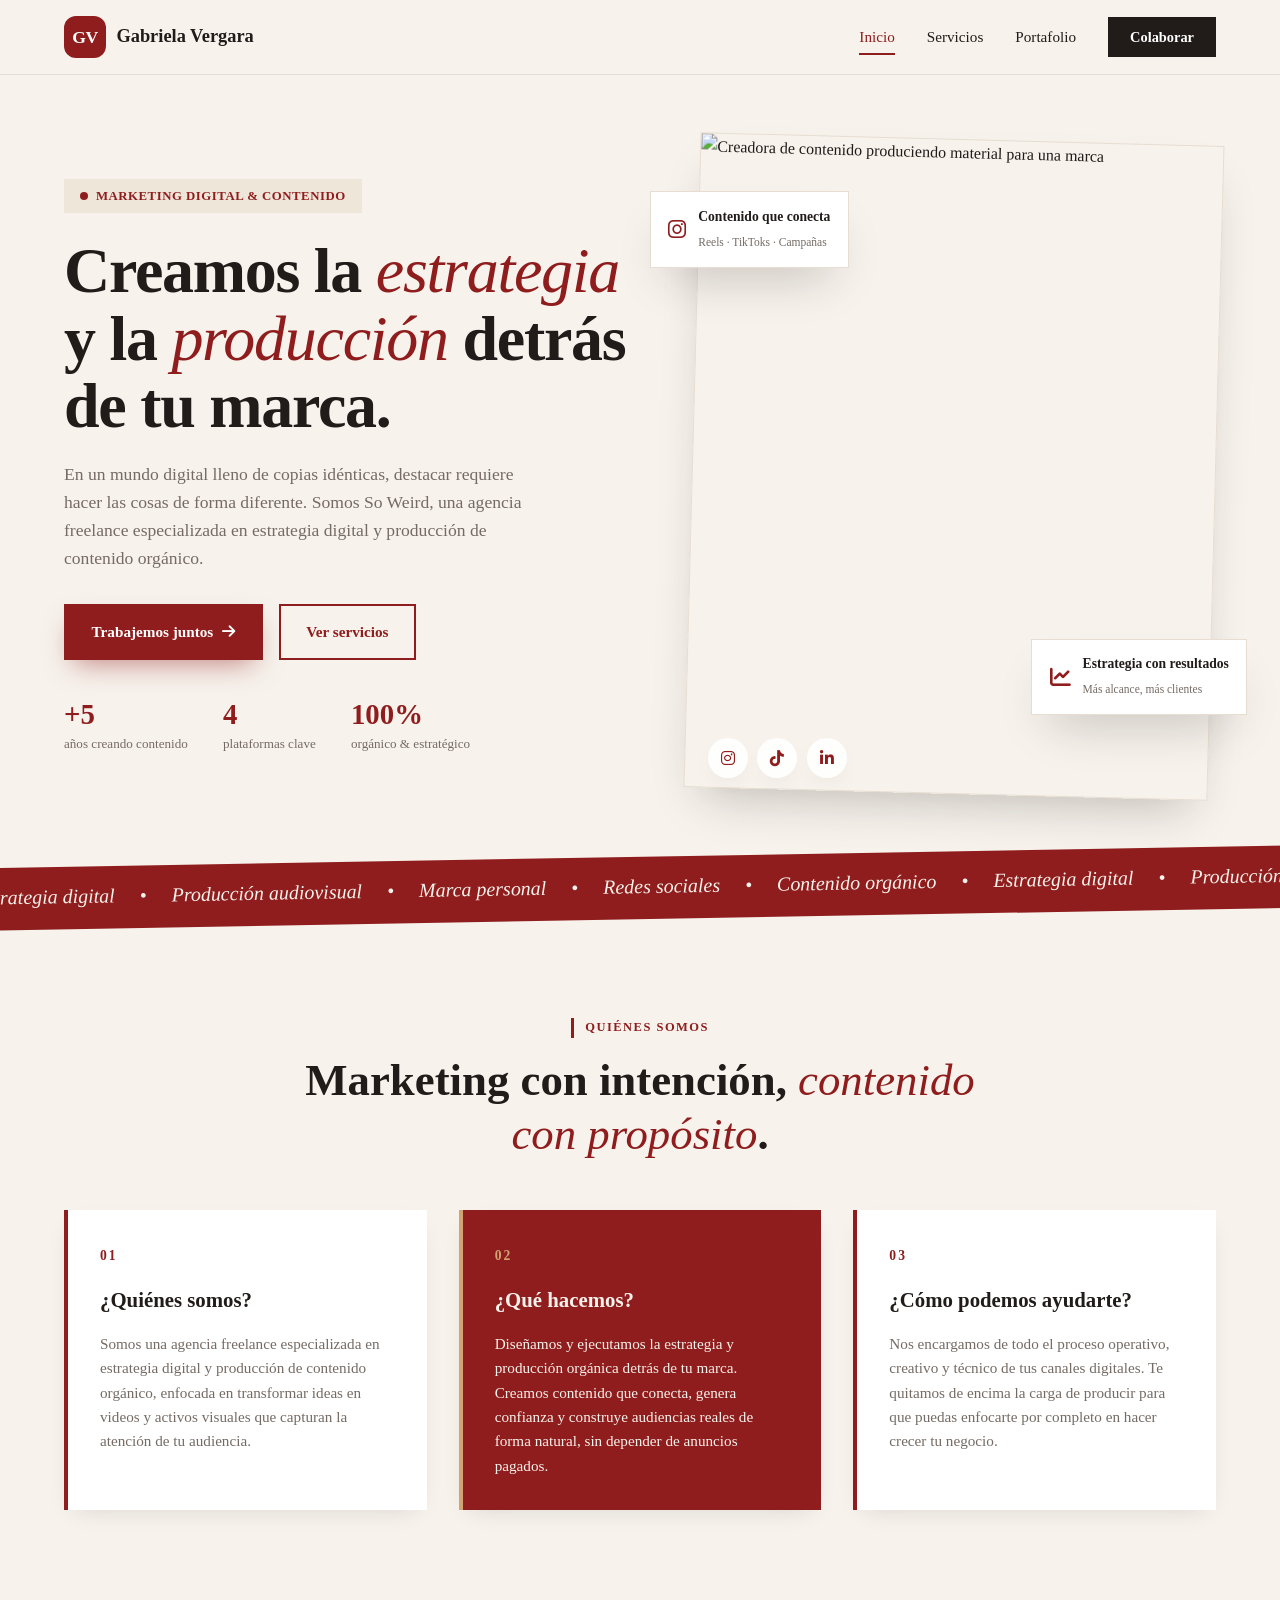
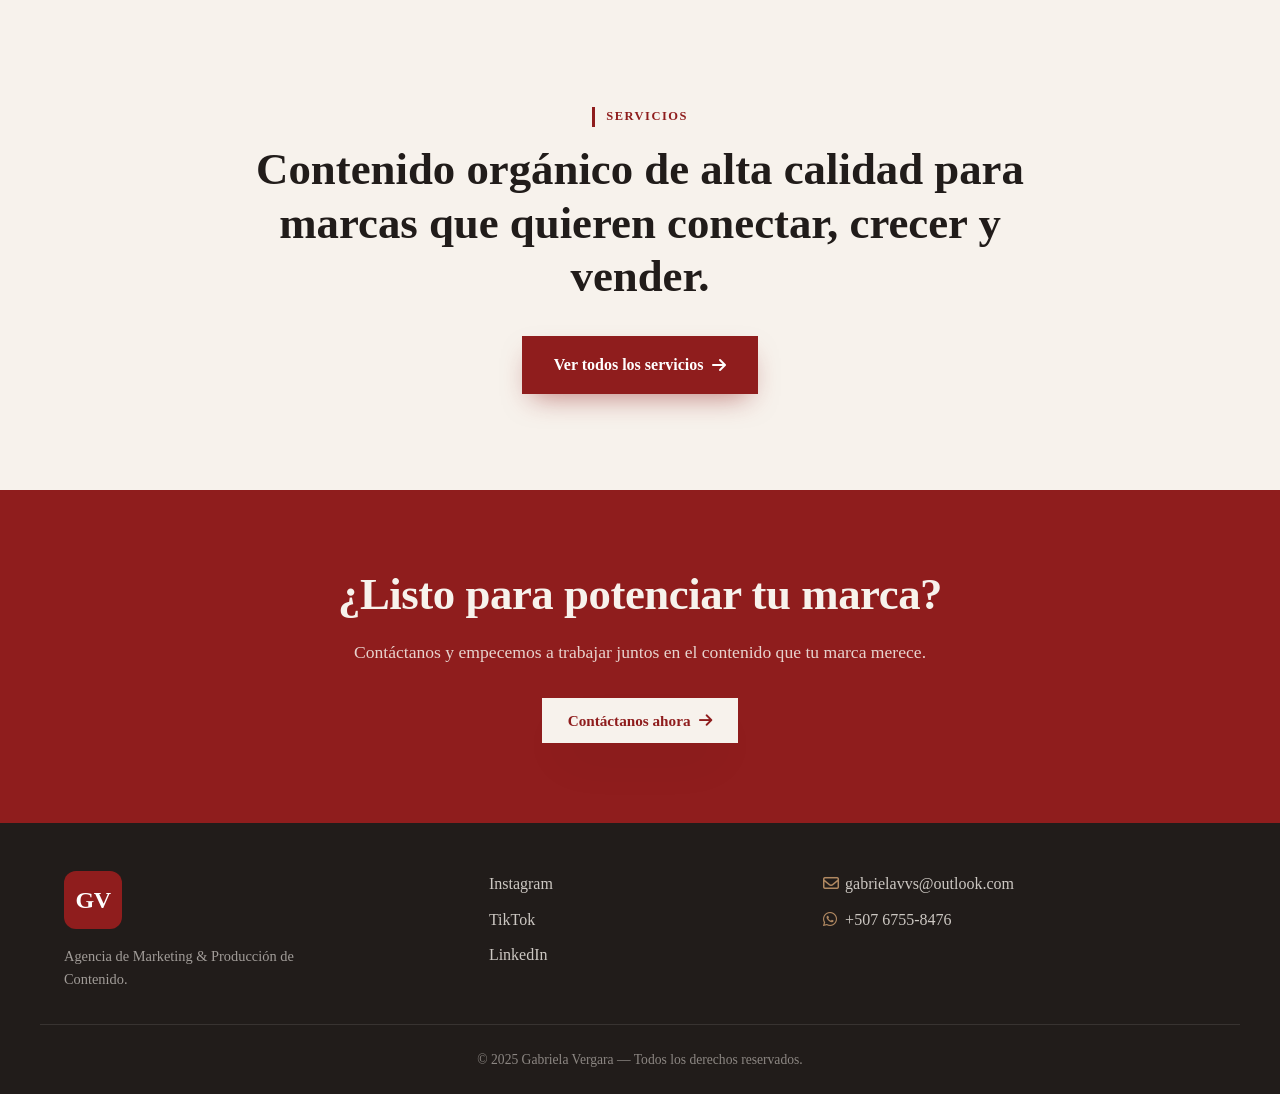
==== index.html @ 570d6056 "actualizacion de inicio" ====
<!DOCTYPE html>
<html lang="es">
<head>
    <meta charset="UTF-8">
    <meta name="viewport" content="width=device-width, initial-scale=1.0">
    <title>Gabriela Vergara | Marketing Digital y Producción de Contenido</title>
    <meta name="description" content="Agencia de marketing y producción de contenido para marcas. Estrategia digital, creación de contenido y producción audiovisual para potenciar tu negocio.">
    <meta name="keywords" content="agencia de marketing, producción de contenido, estrategia digital, redes sociales, Panamá">
    <meta name="author" content="Gabriela Vergara">

    <meta property="og:title" content="Gabriela Vergara | Agencia de Marketing y Producción de Contenido">
    <meta property="og:description" content="Agencia de marketing y producción de contenido para marcas. Estrategia digital y creación de contenido.">
    <meta property="og:type" content="website">

    <link rel="preconnect" href="https://fonts.googleapis.com">
    <link rel="preconnect" href="https://fonts.gstatic.com" crossorigin>
    <link href="https://fonts.googleapis.com/css2?family=Fraunces:ital,opsz,wght@0,9..144,400;0,9..144,600;0,9..144,800;1,9..144,500&family=Poppins:wght@300;400;500;600;700&display=swap" rel="stylesheet">
    <link rel="stylesheet" href="https://cdnjs.cloudflare.com/ajax/libs/font-awesome/6.4.0/css/all.min.css">
    <link rel="stylesheet" href="styles.css">
</head>
<body>

<!-- ============== HEADER ============== -->
<header id="header">
    <div class="container nav-wrap">
        <a href="#inicio" class="logo">
            <span class="logo-mark">GV</span>
            <span class="logo-text">Gabriela Vergara</span>
        </a>
        <nav class="nav-links" id="navLinks">
            <a href="index.html" class="active">Inicio</a>
            <a href="servicios.html">Servicios</a>
            <a href="portafolio.html">Portafolio</a>
            <button class="btn btn-ghost" data-consulta="colaboración">Colaborar</button>
        </nav>
        <button class="menu-toggle" id="menuToggle" aria-label="Abrir menú">
            <i class="fas fa-bars"></i>
        </button>
    </div>
    <div class="menu-overlay" id="menuOverlay"></div>
</header>

<main>
    <!-- ============== HERO ============== -->
    <section id="inicio" class="hero">
        <div class="container hero-grid">
            <div class="hero-text reveal">
                <span class="eyebrow"><span class="dot"></span> Marketing Digital &amp; contenido</span>
                <h1>Creamos la <em>estrategia</em> y la <em>producción</em> detrás de tu marca.</h1>
                <p class="lead">En un mundo digital lleno de copias idénticas, destacar requiere hacer las cosas de forma diferente. 
                    Somos So Weird, una agencia freelance especializada en estrategia digital y producción de contenido orgánico.</p>
                <div class="hero-buttons">
                    <button class="btn btn-primary" data-consulta="colaboración / consulta general">Trabajemos juntos <i class="fas fa-arrow-right"></i></button>
                    <a href="servicios.html" class="btn btn-outline">Ver servicios</a>
                </div>
                <div class="hero-stats">
                    <div><strong>+5</strong><span>años creando contenido</span></div>
                    <div><strong>4</strong><span>plataformas clave</span></div>
                    <div><strong>100%</strong><span>orgánico &amp; estratégico</span></div>
                </div>
            </div>
            <div class="hero-visual reveal">
                <div class="hero-img-frame">
                    <img src="images/hero-portrait.png" alt="Creadora de contenido produciendo material para una marca">
                </div>
                <div class="floating-card card-1">
                    <i class="fab fa-instagram"></i>
                    <div><strong>Contenido que conecta</strong><span>Reels · TikToks · Campañas</span></div>
                </div>
                <div class="floating-card card-2">
                    <i class="fas fa-chart-line"></i>
                    <div><strong>Estrategia con resultados</strong><span>Más alcance, más clientes</span></div>
                </div>
                <div class="hero-social">
                    <a href="https://www.instagram.com/gabrielavvs/?hl=es" target="_blank" rel="noopener" aria-label="Instagram"><i class="fab fa-instagram"></i></a>
                    <a href="https://www.tiktok.com/@gabrielavvss" target="_blank" rel="noopener" aria-label="TikTok"><i class="fab fa-tiktok"></i></a>
                    <a href="https://www.linkedin.com/in/gabriela-vergara-07524b201/" target="_blank" rel="noopener" aria-label="LinkedIn"><i class="fab fa-linkedin-in"></i></a>
                </div>
            </div>
        </div>
        <div class="marquee" aria-hidden="true">
            <div class="marquee-track">
                <span>Estrategia digital</span><span>•</span><span>Producción audiovisual</span><span>•</span><span>Marca personal</span><span>•</span><span>Redes sociales</span><span>•</span><span>Contenido orgánico</span><span>•</span>
                <span>Estrategia digital</span><span>•</span><span>Producción audiovisual</span><span>•</span><span>Marca personal</span><span>•</span><span>Redes sociales</span><span>•</span><span>Contenido orgánico</span><span>•</span>
            </div>
        </div>
    </section>

   <!-- ============== NOSOTROS ============== -->
<section id="nosotros" class="about-new">
    <div class="container">
        <div class="about-new-header reveal">
            <span class="section-tag">Quiénes somos</span>
            <h2>Marketing con intención, <em>contenido con propósito</em>.</h2>
        </div>
        <div class="about-new-grid">
            <article class="about-new-card reveal">
                <span class="about-number">01</span>
                <h3>¿Quiénes somos?</h3>
                <p>Somos una agencia freelance especializada en estrategia digital y producción de contenido orgánico, enfocada en transformar ideas en videos y activos visuales que capturan la atención de tu audiencia.</p>
            </article>
            <article class="about-new-card featured-about reveal">
                <span class="about-number">02</span>
                <h3>¿Qué hacemos?</h3>
                <p>Diseñamos y ejecutamos la estrategia y producción orgánica detrás de tu marca. Creamos contenido que conecta, genera confianza y construye audiencias reales de forma natural, sin depender de anuncios pagados.</p>
            </article>
            <article class="about-new-card reveal">
                <span class="about-number">03</span>
                <h3>¿Cómo podemos ayudarte?</h3>
                <p>Nos encargamos de todo el proceso operativo, creativo y técnico de tus canales digitales. Te quitamos de encima la carga de producir para que puedas enfocarte por completo en hacer crecer tu negocio.</p>
            </article>
        </div>
    </div>
</section>
    
        <!-- ============== SERVICIOS ============== -->
<section id="servicios" class="services-cta-section">
    <div class="container">
        <div class="services-cta-content reveal">
            <span class="section-tag">Servicios</span>
            <h2>Contenido orgánico de alta calidad para marcas que quieren conectar, crecer y vender.</h2>
            <a href="servicios.html" class="btn btn-primary">Ver todos los servicios <i class="fas fa-arrow-right"></i></a>
        </div>
    </div>
</section>
   <!-- ============== CTA ============== -->
<section id="contacto" class="cta cta-full-red">
    <div class="container cta-inner-full reveal">
        <h2>¿Listo para potenciar tu marca?</h2>
        <p>Contáctanos y empecemos a trabajar juntos en el contenido que tu marca merece.</p>
        <button class="btn btn-light" data-consulta="consulta general">Contáctanos ahora <i class="fas fa-arrow-right"></i></button>
    </div>
</section>
</main>

<!-- ============== FOOTER ============== -->
<footer>
    <div class="container footer-grid">
        <div>
            <span class="logo-mark big">GV</span>
            <p class="footer-tag">Agencia de Marketing &amp; Producción de Contenido.</p>
        </div>
        <div class="footer-social">
            <a href="https://www.instagram.com/gabrielavvs/?hl=es" target="_blank" rel="noopener">Instagram</a>
            <a href="https://www.tiktok.com/@gabrielavvss" target="_blank" rel="noopener">TikTok</a>
            <a href="https://www.linkedin.com/in/gabriela-vergara-07524b201/" target="_blank" rel="noopener">LinkedIn</a>
        </div>
        <div class="footer-contact">
            <a href="mailto:gabrielavvs@outlook.com"><i class="far fa-envelope"></i> gabrielavvs@outlook.com</a>
            <a href="https://wa.me/50767558476" target="_blank" rel="noopener"><i class="fab fa-whatsapp"></i> +507 6755-8476</a>
        </div>
    </div>
    <div class="footer-bottom">© 2025 Gabriela Vergara — Todos los derechos reservados.</div>
</footer>

<!-- ============== MODAL ============== -->
<div id="contactModal" class="modal">
    <div class="modal-content">
        <button class="modal-close" id="closeModalBtn" aria-label="Cerrar">&times;</button>
        <h3>Solicitar información</h3>
        <div class="service-name" id="modalServiceName">Consulta general</div>
        <p>Elige cómo prefieres contactarnos:</p>
        <div class="modal-actions">
            <a href="#" id="whatsappLink" class="modal-wa"><i class="fab fa-whatsapp"></i> WhatsApp</a>
            <a href="#" id="emailLink" class="modal-mail"><i class="far fa-envelope"></i> Correo electrónico</a>
        </div>
    </div>
</div>

<script src="script.js"></script>
</body>
</html>
---- styles.css ----
/* ============================================
   GABRIELA VERGARA — DISEÑO CREATIVO EDITORIAL
   ============================================ */

/* 1. RESET */
*, *::before, *::after { margin: 0; padding: 0; box-sizing: border-box; }

:root {
    --primary: #8F1D1D;
    --primary-dark: #6B1515;
    --primary-light: #B14242;
    --secondary: #D4A373;
    --cream: #F7F2EC;
    --cream-deep: #EFE6DA;
    --ink: #211C1A;
    --muted: #756B64;
    --white: #ffffff;
    --border: #E7DDD2;
    --shadow-sm: 0 8px 24px -12px rgba(33,28,26,0.18);
    --shadow-md: 0 24px 50px -20px rgba(33,28,26,0.28);
    --radius: 0px;
    --font-family: 'Poppins', system-ui, -apple-system, 'Segoe UI', Roboto, 'Helvetica Neue', sans-serif;
   
}

html { scroll-behavior: smooth; }

body {
    font-family: var(--font-body);
    background: var(--cream);
    color: var(--ink);
    line-height: 1.6;
    overflow-x: hidden;
}

.container { max-width: 1200px; margin: 0 auto; padding: 0 1.5rem; }

/* Reveal animation */
.reveal { opacity: 0; transform: translateY(36px); transition: opacity .8s ease, transform .8s cubic-bezier(.2,.7,.2,1); }
.reveal.in { opacity: 1; transform: none; }

/* ============================================
   2. HEADER
   ============================================ */
#header {
    position: sticky; top: 0; z-index: 100;
    background: rgba(247,242,236,0.82);
    backdrop-filter: blur(14px);
    border-bottom: 1px solid var(--border);
    transition: box-shadow .3s ease, background .3s ease;
}
#header.scrolled { box-shadow: var(--shadow-sm); background: rgba(247,242,236,0.95); }

.nav-wrap { display: flex; align-items: center; justify-content: space-between; padding: 1rem 1.5rem; }

.logo { display: flex; align-items: center; gap: .65rem; text-decoration: none; color: var(--ink); }
.logo-mark {
    display: grid; place-items: center;
    width: 42px; height: 42px;
    background: var(--primary); color: var(--white);
    font-family: var(--font-display); font-weight: 800; font-size: 1.1rem;
    border-radius: 12px; letter-spacing: -.5px;
}
.logo-mark.big { width: 58px; height: 58px; font-size: 1.5rem; }
.logo-text { font-family: var(--font-display); font-weight: 600; font-size: 1.15rem; }

.nav-links { display: flex; align-items: center; gap: 2rem; }
.nav-links a { text-decoration: none; color: var(--ink); font-weight: 500; font-size: .95rem; position: relative; transition: color .25s; }
.nav-links a::after { content:''; position:absolute; left:0; bottom:-6px; height:2px; width:0; background: var(--primary); transition: width .3s ease; }
.nav-links a:hover { color: var(--primary); }
.nav-links a:hover::after { width: 100%; }
.nav-links a.active { color: var(--primary); }
.nav-links a.active::after { width: 100%; }

.menu-toggle { display: none; background: none; border: none; font-size: 1.5rem; color: var(--primary); cursor: pointer; }
.menu-overlay { display: none; position: fixed; inset: 0; background: rgba(33,28,26,.5); z-index: 90; }
.menu-overlay.active { display: block; }

/* ============================================
   3. BOTONES
   ============================================ */
.btn {
    display: inline-flex; align-items: center; gap: .55rem;
    font-family: var(--font-body); font-weight: 600; font-size: .95rem;
    padding: .85rem 1.6rem; border-radius: 0; cursor: pointer;
    border: 2px solid transparent; text-decoration: none;
    transition: transform .25s ease, background .25s ease, color .25s ease, box-shadow .25s ease;
}
.btn i { transition: transform .25s ease; }
.btn:hover i { transform: translateX(4px); }

.btn-primary { background: var(--primary); color: var(--white); box-shadow: 0 12px 28px -10px rgba(143,29,29,.55); }
.btn-primary:hover { background: var(--primary-dark); transform: translateY(-3px); }

.btn-outline { background: transparent; color: var(--primary); border-color: var(--primary); }
.btn-outline:hover { background: var(--primary); color: var(--white); transform: translateY(-3px); }

.btn-ghost { background: var(--ink); color: var(--white); padding: .6rem 1.25rem; font-size: .9rem; }
.btn-ghost:hover { background: var(--primary); transform: translateY(-2px); }

.btn-light { background: var(--cream); color: var(--primary); box-shadow: var(--shadow-md); }
.btn-light:hover { transform: translateY(-3px); background: var(--white); }

/* ============================================
   4. HERO
   ============================================ */
.hero { padding: 4rem 0 0; position: relative; }
.hero-grid { display: grid; grid-template-columns: 1.05fr .95fr; gap: 3rem; align-items: center; }

.eyebrow {
    display: inline-flex; align-items: center; gap: .5rem;
    font-size: .8rem; font-weight: 600; letter-spacing: .04em; text-transform: uppercase;
    color: var(--primary); background: var(--cream-deep);
    padding: .45rem 1rem; border-radius: 0; margin-bottom: 1.5rem;
}
.eyebrow .dot { width: 8px; height: 8px; border-radius: 50%; background: var(--primary); animation: pulse 1.8s infinite; }
@keyframes pulse { 0%,100%{ transform: scale(1); opacity:1 } 50%{ transform: scale(1.5); opacity:.5 } }

.hero-text h1 {
    font-family: var(--font-display); font-weight: 800;
    font-size: clamp(2.4rem, 5vw, 4rem); line-height: 1.05; letter-spacing: -.02em;
    margin-bottom: 1.3rem;
}
.hero-text h1 em { font-style: italic; color: var(--primary); font-weight: 500; }

.lead { font-size: 1.1rem; color: var(--muted); max-width: 30rem; margin-bottom: 2rem; }

.hero-buttons { display: flex; flex-wrap: wrap; gap: 1rem; margin-bottom: 2.5rem; }

.hero-stats { display: flex; gap: 2.2rem; flex-wrap: wrap; }
.hero-stats div { display: flex; flex-direction: column; }
.hero-stats strong { font-family: var(--font-display); font-size: 1.8rem; color: var(--primary); line-height: 1; }
.hero-stats span { font-size: .82rem; color: var(--muted); margin-top: .3rem; }

/* Hero visual */
.hero-visual { position: relative; }
.hero-img-frame {
    border-radius: var(--radius); overflow: hidden;
    box-shadow: var(--shadow-md); border: 1px solid var(--border);
    transform: rotate(1.5deg);
}
.hero-img-frame img { width: 100%; display: block; aspect-ratio: 4/5; object-fit: cover; }

.floating-card {
    position: absolute; display: flex; align-items: center; gap: .75rem;
    background: var(--white); padding: .85rem 1.1rem; border-radius: 0;
    box-shadow: var(--shadow-md); border: 1px solid var(--border);
    animation: float 4s ease-in-out infinite;
}
.floating-card i { color: var(--primary); font-size: 1.3rem; }
.floating-card strong { display: block; font-size: .85rem; }
.floating-card span { font-size: .72rem; color: var(--muted); }
.card-1 { top: 8%; left: -8%; }
.card-2 { bottom: 12%; right: -6%; animation-delay: 1.5s; }
@keyframes float { 0%,100%{ transform: translateY(0) } 50%{ transform: translateY(-12px) } }

.hero-social { position: absolute; bottom: 1rem; left: 1rem; display: flex; gap: .6rem; }
.hero-social a {
    width: 40px; height: 40px; display: grid; place-items: center;
    background: rgba(255,255,255,.9); color: var(--primary); border-radius: 50%;
    font-size: 1rem; text-decoration: none; transition: transform .25s, background .25s, color .25s;
    box-shadow: var(--shadow-sm);
}
.hero-social a:hover { background: var(--primary); color: var(--white); transform: translateY(-4px); }

/* Marquee */
.marquee { margin-top: 4rem; background: var(--primary); color: var(--cream); overflow: hidden; padding: .9rem 0; transform: rotate(-1deg) scale(1.04); }
.marquee-track { display: flex; gap: 1.5rem; white-space: nowrap; width: max-content; animation: scroll 28s linear infinite; }
.marquee-track span { font-family: var(--font-display); font-style: italic; font-size: 1.2rem; }
@keyframes scroll { to { transform: translateX(-50%); } }

/* ============================================
   4.1 HERO CON FONDO ROJO (CLASE ESPECÍFICA)
   ============================================ */
.hero.hero-red-bg {
    background: var(--primary);
}

.hero.hero-red-bg .hero-text h1,
.hero.hero-red-bg .hero-text h1 em,
.hero.hero-red-bg .lead,
.hero.hero-red-bg .hero-stats span,
.hero.hero-red-bg .hero-stats strong {
    color: var(--cream);
}

.hero.hero-red-bg .eyebrow {
    background: rgba(255,255,255,0.2);
    color: var(--cream);
}

.hero.hero-red-bg .eyebrow .dot {
    background: var(--cream);
}

.hero.hero-red-bg .btn-outline {
    border-color: var(--cream);
    color: var(--cream);
}

.hero.hero-red-bg .btn-outline:hover {
    background: var(--cream);
    color: var(--primary);
}

.hero.hero-red-bg .floating-card {
    background: var(--cream);
}

.hero.hero-red-bg .hero-social a {
    background: var(--cream);
}

.hero.hero-red-bg .hero-social a:hover {
    background: var(--white);
}

/* ============================================
   5. NOSOTROS
   ============================================ */
.about { padding: 6rem 0; }
.about-grid { display: grid; grid-template-columns: 1fr 1fr; gap: 3rem; align-items: start; }

.section-tag {
    display: inline-block; font-size: .78rem; font-weight: 600; letter-spacing: .12em;
    text-transform: uppercase; color: var(--primary);
    border-left: 3px solid var(--primary); padding-left: .7rem; margin-bottom: 1.2rem;
}
.section-tag.light { color: var(--secondary); border-color: var(--secondary); }

.about-intro h2, .methods-head h2, .cta h2 {
    font-family: var(--font-display); font-weight: 700;
    font-size: clamp(1.9rem, 3.5vw, 2.8rem); line-height: 1.1; letter-spacing: -.01em; margin-bottom: 1.2rem;
}
.about-intro p { color: var(--muted); font-size: 1.05rem; }

.about-cards { display: flex; flex-direction: column; gap: 1rem; }
.about-card {
    background: var(--white); border: 1px solid var(--border); border-radius: var(--radius);
    padding: 1.6rem; display: flex; flex-direction: column; gap: .4rem;
    transition: transform .3s ease, box-shadow .3s ease; position: relative; overflow: hidden;
}
.about-card::before { content:''; position:absolute; left:0; top:0; bottom:0; width:4px; background: var(--primary); transform: scaleY(0); transform-origin: bottom; transition: transform .3s ease; }
.about-card:hover { transform: translateY(-5px); box-shadow: var(--shadow-md); }
.about-card:hover::before { transform: scaleY(1); }
.about-card i { font-size: 1.5rem; color: var(--primary); margin-bottom: .3rem; }
.about-card h3 { font-family: var(--font-display); font-size: 1.2rem; }
.about-card p { color: var(--muted); font-size: .95rem; }

/* ============================================
   6. MÉTODOS
   ============================================ */
.methods { padding: 6rem 0; background: var(--ink); color: var(--cream); border-radius: 40px; margin: 0 1rem; }
.methods-head { text-align: center; max-width: 640px; margin: 0 auto 3.5rem; }
.methods-head h2 { color: var(--cream); }
.methods-head p { color: rgba(247,242,236,.65); }

.methods-grid { display: grid; grid-template-columns: repeat(3, 1fr); gap: 1.5rem; }
.method-card {
    background: rgba(255,255,255,.04); border: 1px solid rgba(255,255,255,.12);
    border-radius: var(--radius); padding: 2.2rem 1.8rem; position: relative;
    transition: transform .35s ease, background .35s ease, border-color .35s ease;
}
.method-card:hover { transform: translateY(-8px); background: rgba(255,255,255,.07); border-color: var(--secondary); }
.method-letter {
    font-family: var(--font-display); font-style: italic; font-size: 3rem; font-weight: 800;
    color: var(--secondary); display: block; line-height: 1; margin-bottom: 1rem;
}
.method-card h3 { font-family: var(--font-display); font-size: 1.35rem; margin-bottom: .7rem; color: var(--cream); }
.method-card p { color: rgba(247,242,236,.7); font-size: .95rem; margin-bottom: 1.5rem; }
.method-cta { background: none; border: none; color: var(--secondary); font-family: var(--font-body); font-weight: 600; cursor: pointer; display: inline-flex; align-items: center; gap: .5rem; transition: gap .25s; }
.method-cta:hover { gap: .85rem; }
.method-card.featured { background: var(--primary); border-color: var(--primary); }
.method-card.featured:hover { background: var(--primary-dark); }
.method-card.featured .method-letter,
.method-card.featured .method-cta { color: var(--cream); }
.method-card.featured p { color: rgba(247,242,236,.85); }
.badge { position: absolute; top: 1.2rem; right: 1.2rem; background: var(--secondary); color: var(--ink); font-size: .7rem; font-weight: 700; padding: .3rem .7rem; border-radius: 0; text-transform: uppercase; letter-spacing: .05em; }

/* ============================================
   7. SERVICIOS
   ============================================ */
.services { padding: 6rem 0; }
.services-grid { display: grid; grid-template-columns: repeat(4, 1fr); gap: 1.2rem; }
.service-item {
    background: var(--white); border: 1px solid var(--border); border-radius: var(--radius);
    padding: 1.8rem 1.4rem; transition: transform .3s ease, box-shadow .3s ease;
}
.service-item:hover { transform: translateY(-6px); box-shadow: var(--shadow-md); }
.service-item i { font-size: 1.6rem; color: var(--primary); background: var(--cream-deep); width: 52px; height: 52px; display: grid; place-items: center; border-radius: 0; margin-bottom: 1rem; }
.service-item h3 { font-family: var(--font-display); font-size: 1.15rem; margin-bottom: .5rem; }
.service-item p { color: var(--muted); font-size: .9rem; }

/* ============================================
   8. CTA
   ============================================ */
.cta { padding: 5rem 1rem; }
.cta-inner {
    background: var(--primary); color: var(--cream); border-radius: 40px;
    padding: 4.5rem 2rem; text-align: center; position: relative; overflow: hidden;
}
.cta-inner::before { content:''; position:absolute; top:-50%; right:-10%; width:400px; height:400px; background: radial-gradient(circle, rgba(212,163,115,.35), transparent 70%); }
.cta-inner h2 { color: var(--cream); position: relative; }
.cta-inner p { color: rgba(247,242,236,.8); max-width: 36rem; margin: .8rem auto 2rem; position: relative; }
.cta-inner .btn { position: relative; }

/* ============================================
   9. FOOTER
   ============================================ */
footer { background: var(--ink); color: var(--cream); padding: 3rem 0 1.5rem; }
.footer-grid { display: grid; grid-template-columns: 1.3fr 1fr 1.3fr; gap: 2rem; align-items: start; padding-bottom: 2rem; border-bottom: 1px solid rgba(255,255,255,.1); }
.footer-tag { color: rgba(247,242,236,.6); margin-top: 1rem; font-size: .9rem; max-width: 18rem; }
.footer-social { display: flex; flex-direction: column; gap: .6rem; }
.footer-social a, .footer-contact a { color: var(--cream); text-decoration: none; opacity: .8; transition: opacity .25s, color .25s; }
.footer-social a:hover, .footer-contact a:hover { opacity: 1; color: var(--secondary); }
.footer-contact { display: flex; flex-direction: column; gap: .6rem; }
.footer-contact i { color: var(--secondary); width: 18px; }
.footer-bottom { text-align: center; padding-top: 1.5rem; font-size: .85rem; color: rgba(247,242,236,.5); }

/* ============================================
   10. MODAL
   ============================================ */
.modal { display: none; position: fixed; inset: 0; z-index: 1000; background: rgba(33,28,26,.55); backdrop-filter: blur(5px); justify-content: center; align-items: center; padding: 1rem; }
.modal.open { display: flex; animation: fadeIn .25s ease; }
@keyframes fadeIn { from{opacity:0} to{opacity:1} }
.modal-content { background: var(--white); border-radius: 0; max-width: 420px; width: 100%; padding: 2.4rem 2rem 2rem; text-align: center; border-top: 5px solid var(--primary); position: relative; animation: popIn .3s cubic-bezier(.2,.8,.2,1); }
@keyframes popIn { from{ transform: scale(.9); opacity:0 } to{ transform: scale(1); opacity:1 } }
.modal-close { position: absolute; top: 1rem; right: 1.2rem; background: none; border: none; font-size: 1.8rem; line-height: 1; color: var(--muted); cursor: pointer; transition: color .2s; }
.modal-close:hover { color: var(--primary); }
.modal-content h3 { font-family: var(--font-display); font-size: 1.5rem; margin-bottom: .4rem; }
.service-name { font-weight: 600; color: var(--primary); margin-bottom: .4rem; }
.modal-content > p { color: var(--muted); font-size: .92rem; margin-bottom: 1.4rem; }
.modal-actions { display: flex; flex-direction: column; gap: .8rem; }
.modal-actions a { display: flex; align-items: center; justify-content: center; gap: .6rem; padding: .9rem; border-radius: 0; text-decoration: none; font-weight: 600; transition: transform .2s, opacity .2s; }
.modal-actions a:hover { transform: translateY(-2px); }
.modal-wa { background: #25D366; color: #fff; }
.modal-mail { background: var(--primary); color: #fff; }

/* ============================================
   11. PÁGINAS INTERNAS — HERO
   ============================================ */
.page-hero { padding: 4rem 0 3rem; position: relative; overflow: hidden; }
.page-hero .container { position: relative; z-index: 2; }
.page-hero .social-row { display: flex; gap: .6rem; margin-bottom: 1.6rem; }
.page-hero .social-row a {
    width: 42px; height: 42px; display: grid; place-items: center;
    background: var(--white); color: var(--primary); border-radius: 50%;
    font-size: 1rem; text-decoration: none; box-shadow: var(--shadow-sm);
    transition: transform .25s, background .25s, color .25s;
}
.page-hero .social-row a:hover { background: var(--primary); color: var(--white); transform: translateY(-4px); }
.page-hero h1 {
    font-family: var(--font-display); font-weight: 800;
    font-size: clamp(2.2rem, 5vw, 3.6rem); line-height: 1.06; letter-spacing: -.02em;
    max-width: 18ch;
}
.page-hero h1 em { font-style: italic; color: var(--primary); font-weight: 500; }
.page-hero .lead { margin-top: 1.2rem; max-width: 34rem; }
.page-hero::after {
    content: ''; position: absolute; top: -30%; right: -8%;
    width: 460px; height: 460px; border-radius: 50%;
    background: radial-gradient(circle, var(--cream-deep), transparent 70%); z-index: 1;
}

/* ============================================
   12. PLANES DE SERVICIO
   ============================================ */
.plans { padding: 2rem 0 5rem; }
.plans-grid { display: grid; grid-template-columns: repeat(3, 1fr); gap: 1.5rem; }
.plan-card {
    background: var(--white); border: 1px solid var(--border); border-radius: var(--radius);
    padding: 2rem 1.7rem; display: flex; flex-direction: column;
    transition: transform .3s ease, box-shadow .3s ease; position: relative;
}
.plan-card:hover { transform: translateY(-8px); box-shadow: var(--shadow-md); }
.plan-card.featured { border-color: var(--primary); box-shadow: var(--shadow-md); }
.plan-flag {
    position: absolute; top: -12px; left:   1.7rem; background: var(--primary); color: var(--cream);
    font-size: .7rem; font-weight: 700; padding: .35rem .9rem; border-radius: 0;
    text-transform: uppercase; letter-spacing: .05em;
}
.plan-card h3 { font-family: var(--font-display); font-size: 1.4rem; margin-bottom: .5rem; }
.plan-card > p { color: var(--muted); font-size: .92rem; margin-bottom: 1.3rem; }
.plan-features { list-style: none; display: flex; flex-direction: column; gap: .65rem; margin-bottom: 1.4rem; }
.plan-features li { display: flex; gap: .6rem; font-size: .9rem; color: var(--ink); }
.plan-features li i { color: var(--primary); font-size: .85rem; margin-top: .25rem; }
.plan-meta {
    background: var(--cream-deep); color: var(--primary); font-weight: 600; font-size: .82rem;
    padding: .65rem .9rem; border-radius: 0; text-align: center; margin-bottom: 1.3rem;
}
.plan-card .btn { margin-top: auto; justify-content: center; }

/* ============================================
   13. SERVICIOS COMPLEMENTARIOS
   ============================================ */
.addons { padding: 5rem 1rem; }
.addons-inner { background: var(--ink); color: var(--cream); border-radius: 40px; padding: 4rem 2rem; }
.addons-head { text-align: center; max-width: 620px; margin: 0 auto 3rem; }
.addons-head h2 { font-family: var(--font-display); font-weight: 700; font-size: clamp(1.8rem, 3.5vw, 2.6rem); color: var(--cream); margin-bottom: .8rem; }
.addons-head p { color: rgba(247,242,236,.65); }
.addons-grid { display: grid; grid-template-columns: repeat(3, 1fr); gap: 1.3rem; max-width: 1000px; margin: 0 auto; }
.addon-item {
    background: rgba(255,255,255,.04); border: 1px solid rgba(255,255,255,.12);
    border-radius: var(--radius); padding: 1.6rem; transition: transform .3s, border-color .3s, background .3s;
}
.addon-item:hover { transform: translateY(-6px); border-color: var(--secondary); background: rgba(255,255,255,.07); }
.addon-item i { font-size: 1.4rem; color: var(--secondary); margin-bottom: .8rem; }
.addon-item h4 { font-family: var(--font-display); font-size: 1.1rem; margin-bottom: .35rem; color: var(--cream); }
.addon-item p { color: rgba(247,242,236,.65); font-size: .88rem; }

/* ============================================
   14. PORTAFOLIO
   ============================================ */
.portfolio { padding: 1rem 0 5rem; }
.filter-bar { display: flex; flex-wrap: wrap; gap: .8rem; justify-content: center; margin-bottom: 2.5rem; }
.filter-btn {
    font-family: var(--font-body); font-weight: 600; font-size: .9rem;
    padding: .6rem 1.4rem; border-radius: 0; cursor: pointer;
    background: var(--white); color: var(--ink); border: 1px solid var(--border);
    transition: background .25s, color .25s, transform .25s;
}
.filter-btn:hover { transform: translateY(-2px); }
.filter-btn.active { background: var(--primary); color: var(--cream); border-color: var(--primary); }

.portfolio-grid { display: grid; grid-template-columns: repeat(3, 1fr); gap: 1.2rem; }
.portfolio-item {
    position: relative; border-radius: var(--radius); overflow: hidden; cursor: pointer;
    aspect-ratio: 4/5; box-shadow: var(--shadow-sm); border: 1px solid var(--border);
    background: var(--cream-deep);
}
.portfolio-item img { width: 100%; height: 100%; object-fit: cover; display: block; transition: transform .5s ease; }
.portfolio-item:hover img { transform: scale(1.06); }
.portfolio-item .item-overlay {
    position: absolute; inset: 0; display: flex; flex-direction: column; justify-content: flex-end;
    padding: 1.2rem; background: linear-gradient(to top, rgba(33,28,26,.78), transparent 55%);
    opacity: 0; transition: opacity .35s ease;
}
.portfolio-item:hover .item-overlay { opacity: 1; }
.portfolio-item .item-overlay .tag { font-size: .72rem; text-transform: uppercase; letter-spacing: .08em; color: var(--secondary); font-weight: 600; }
.portfolio-item .item-overlay .title { font-family: var(--font-display); color: var(--cream); font-size: 1.05rem; margin-top: .2rem; }
.play-icon {
    position: absolute; inset: 0; display: grid; place-items: center; pointer-events: none;
}
.play-icon span {
    width: 60px; height: 60px; border-radius: 50%; background: rgba(247,242,236,.92); color: var(--primary);
    display: grid; place-items: center; font-size: 1.3rem; box-shadow: var(--shadow-md);
    transition: transform .3s ease;
}
.portfolio-item:hover .play-icon span { transform: scale(1.12); }

/* Lightbox */
.lightbox { display: none; position: fixed; inset: 0; z-index: 1100; background: rgba(20,16,15,.92); justify-content: center; align-items: center; padding: 2rem; }
.lightbox.open { display: flex; animation: fadeIn .25s ease; }
.lightbox-media { max-width: 90vw; max-height: 80vh; border-radius: 16px; overflow: hidden; box-shadow: var(--shadow-md); }
.lightbox-media img { max-width: 90vw; max-height: 80vh; display: block; }
.lightbox-caption { position: absolute; bottom: 1.5rem; left: 0; right: 0; text-align: center; color: var(--cream); font-family: var(--font-display); font-style: italic; font-size: 1.1rem; }
.lightbox-close { position: absolute; top: 1.5rem; right: 2rem; background: none; border: none; color: var(--cream); font-size: 2.4rem; line-height: 1; cursor: pointer; transition: color .2s; }
.lightbox-close:hover { color: var(--secondary); }
.lightbox-nav { position: absolute; top: 50%; transform: translateY(-50%); width: 52px; height: 52px; border-radius: 50%; background: rgba(247,242,236,.12); color: var(--cream); border: none; cursor: pointer; font-size: 1.3rem; display: grid; place-items: center; transition: background .25s; }
.lightbox-nav:hover { background: var(--primary); }
.lightbox-prev { left: 1.5rem; }
.lightbox-next { right: 1.5rem; }

/* ============================================
   15. RESPONSIVE
   ============================================ */
@media (max-width: 980px) {
    .hero-grid { grid-template-columns: 1fr; gap: 4rem; }
    .hero-visual { max-width: 440px; margin: 0 auto; width: 100%; }
    .about-grid { grid-template-columns: 1fr; }
    .methods-grid { grid-template-columns: 1fr; max-width: 460px; margin: 0 auto; }
    .services-grid { grid-template-columns: repeat(2, 1fr); }
    .footer-grid { grid-template-columns: 1fr; }
    .plans-grid { grid-template-columns: 1fr; max-width: 460px; margin: 0 auto; }
    .addons-grid { grid-template-columns: repeat(2, 1fr); }
    .portfolio-grid { grid-template-columns: repeat(2, 1fr); }
}

@media (max-width: 800px) {
    .menu-toggle { display: block; }
    .nav-links {
        position: fixed; top: 0; right: -100%; width: 75%; max-width: 320px; height: 100vh;
        background: var(--cream); flex-direction: column; justify-content: center;
        gap: 2rem; z-index: 95; transition: right .35s ease; box-shadow: -10px 0 30px rgba(0,0,0,.15);
    }
    .nav-links.active { right: 0; }
    .nav-links a { font-size: 1.2rem; }
}

@media (max-width: 560px) {
    .services-grid { grid-template-columns: 1fr; }
    .card-1 { left: 0; top: 4%; }
    .card-2 { right: 0; }
    .floating-card { padding: .6rem .8rem; }
    .hero-stats { gap: 1.5rem; }
    .methods { margin: 0 .5rem; padding: 4rem 0; }
    .addons-grid { grid-template-columns: 1fr; }
    .portfolio-grid { grid-template-columns: 1fr; }
    .lightbox-nav { width: 42px; height: 42px; }
    .lightbox-prev { left: .5rem; }
    .lightbox-next { right: .5rem; }
}
/* ============================================
   16. CTA FULL RED (BORDE A BORDE)
   ============================================ */
.cta-full-red {
    background: var(--primary);
    padding: 5rem 0;
    margin: 0;
    width: 100%;
}

.cta-inner-full {
    text-align: center;
    color: var(--cream);
    max-width: 800px;
    margin: 0 auto;
    padding: 0 1.5rem;
}

.cta-inner-full h2 {
    font-family: var(--font-display);
    font-weight: 700;
    font-size: clamp(1.9rem, 3.5vw, 2.8rem);
    line-height: 1.1;
    margin-bottom: 1.2rem;
    color: var(--cream);
}

.cta-inner-full p {
    color: rgba(247, 242, 236, 0.85);
    max-width: 36rem;
    margin: 0 auto 2rem;
    font-size: 1.1rem;
}

.cta-inner-full .btn-light {
    background: var(--cream);
    color: var(--primary);
    border: none;
}

.cta-inner-full .btn-light:hover {
    background: var(--white);
    transform: translateY(-3px);
}
/* Íconos dentro de las tarjetas de métodos */
.method-icon {
    font-size: 2.2rem;
    color: var(--secondary);
    margin-bottom: 1rem;
    display: inline-block;
}
/* ============================================
   6. MÉTODOS - FULL WIDTH (BORDE A BORDE)
   ============================================ */
.methods {
    padding: 6rem 0;
    background: var(--ink);
    color: var(--cream);
    width: 100%;
    margin: 0;
    border-radius: 0;
}/* ============================================
   27. NOSOTROS REDISEÑADO
   ============================================ */
.about-new {
    padding: 6rem 0;
    background: var(--accent-beige);
}

.about-new-header {
    text-align: center;
    max-width: 700px;
    margin: 0 auto 3rem;
}

.about-new-header .section-tag {
    display: inline-block;
    margin-bottom: 1rem;
}

.about-new-header h2 {
    font-family: var(--font-display);
    font-weight: 700;
    font-size: clamp(1.9rem, 3.5vw, 2.8rem);
    line-height: 1.2;
    color: var(--ink);
}

.about-new-header h2 em {
    color: var(--primary);
    font-style: italic;
    font-weight: 500;
}

.about-new-grid {
    display: grid;
    grid-template-columns: repeat(3, 1fr);
    gap: 2rem;
}

.about-new-card {
    background: var(--white);
    border-left: 4px solid var(--primary);
    padding: 2rem;
    transition: transform 0.3s ease, box-shadow 0.3s ease;
    box-shadow: var(--shadow-sm);
}

.about-new-card:hover {
    transform: translateY(-6px);
    box-shadow: var(--shadow-md);
}

.about-new-card.featured-about {
    background: var(--primary);
    border-left-color: var(--secondary);
}

.about-new-card.featured-about h3,
.about-new-card.featured-about p {
    color: var(--cream);
}

.about-new-card.featured-about .about-number {
    color: var(--secondary);
}

.about-number {
    display: inline-block;
    font-family: var(--font-display);
    font-size: 0.85rem;
    font-weight: 700;
    color: var(--primary);
    margin-bottom: 1rem;
    letter-spacing: 2px;
}

.about-new-card h3 {
    font-family: var(--font-display);
    font-size: 1.3rem;
    font-weight: 700;
    margin-bottom: 1rem;
    color: var(--ink);
}

.about-new-card p {
    color: var(--muted);
    font-size: 0.95rem;
    line-height: 1.6;
}

/* Responsive */
@media (max-width: 900px) {
    .about-new-grid {
        grid-template-columns: 1fr;
        max-width: 450px;
        margin: 0 auto;
    }
}
/* Estilos para videos en el portafolio */
.portfolio-item video {
    width: 100%;
    height: 100%;
    object-fit: cover;
    display: block;
    transition: transform .5s ease;
}

.portfolio-item:hover video {
    transform: scale(1.06);
}
/* Estilos para videos en el portafolio */
.portfolio-item video {
    width: 100%;
    height: 100%;
    object-fit: cover;
    display: block;
    transition: transform .5s ease;
}

.portfolio-item:hover video {
    transform: scale(1.06);
}

/* Asegurar que el poster se vea bien */
.portfolio-item video::-webkit-media-controls {
    display: none !important;
}

.portfolio-item video {
    pointer-events: none;
}
/* ============================================
   SERVICIOS CON FONDO CLARO
   ============================================ */
.methods-light {
    padding: 6rem 0;
    background: var(--cream);
    color: var(--ink);
    width: 100%;
    margin: 0;
}

.methods-light .methods-head h2 {
    color: var(--ink);
}

.methods-light .methods-head p {
    color: var(--muted);
}

.methods-light .method-card {
    background: var(--white);
    border: 1px solid var(--border);
}

.methods-light .method-card h3 {
    color: var(--ink);
}

.methods-light .method-card p {
    color: var(--muted);
}

.methods-light .method-icon {
    color: var(--primary);
}

.methods-light .method-cta {
    color: var(--primary);
}

.methods-light .method-cta:hover {
    color: var(--primary-dark);
}

.methods-light .method-card:hover {
    background: var(--white);
    border-color: var(--primary);
}
/* ============================================
   SERVICIOS CTA SECTION (SOLO BOTÓN)
   ============================================ */
.services-cta-section {
    padding: 6rem 0;
    background: var(--cream);
    text-align: center;
}

.services-cta-content {
    max-width: 800px;
    margin: 0 auto;
}

.services-cta-content .section-tag {
    display: inline-block;
    margin-bottom: 1rem;
}

.services-cta-content h2 {
    font-family: var(--font-display);
    font-weight: 700;
    font-size: clamp(1.9rem, 3.5vw, 2.8rem);
    line-height: 1.2;
    margin-bottom: 2rem;
    color: var(--ink);
}

.services-cta-content .btn-primary {
    background: var(--primary);
    color: var(--white);
    border: none;
    padding: 1rem 2rem;
    font-size: 1rem;
}

.services-cta-content .btn-primary:hover {
    background: var(--primary-dark);
    transform: translateY(-3px);
}
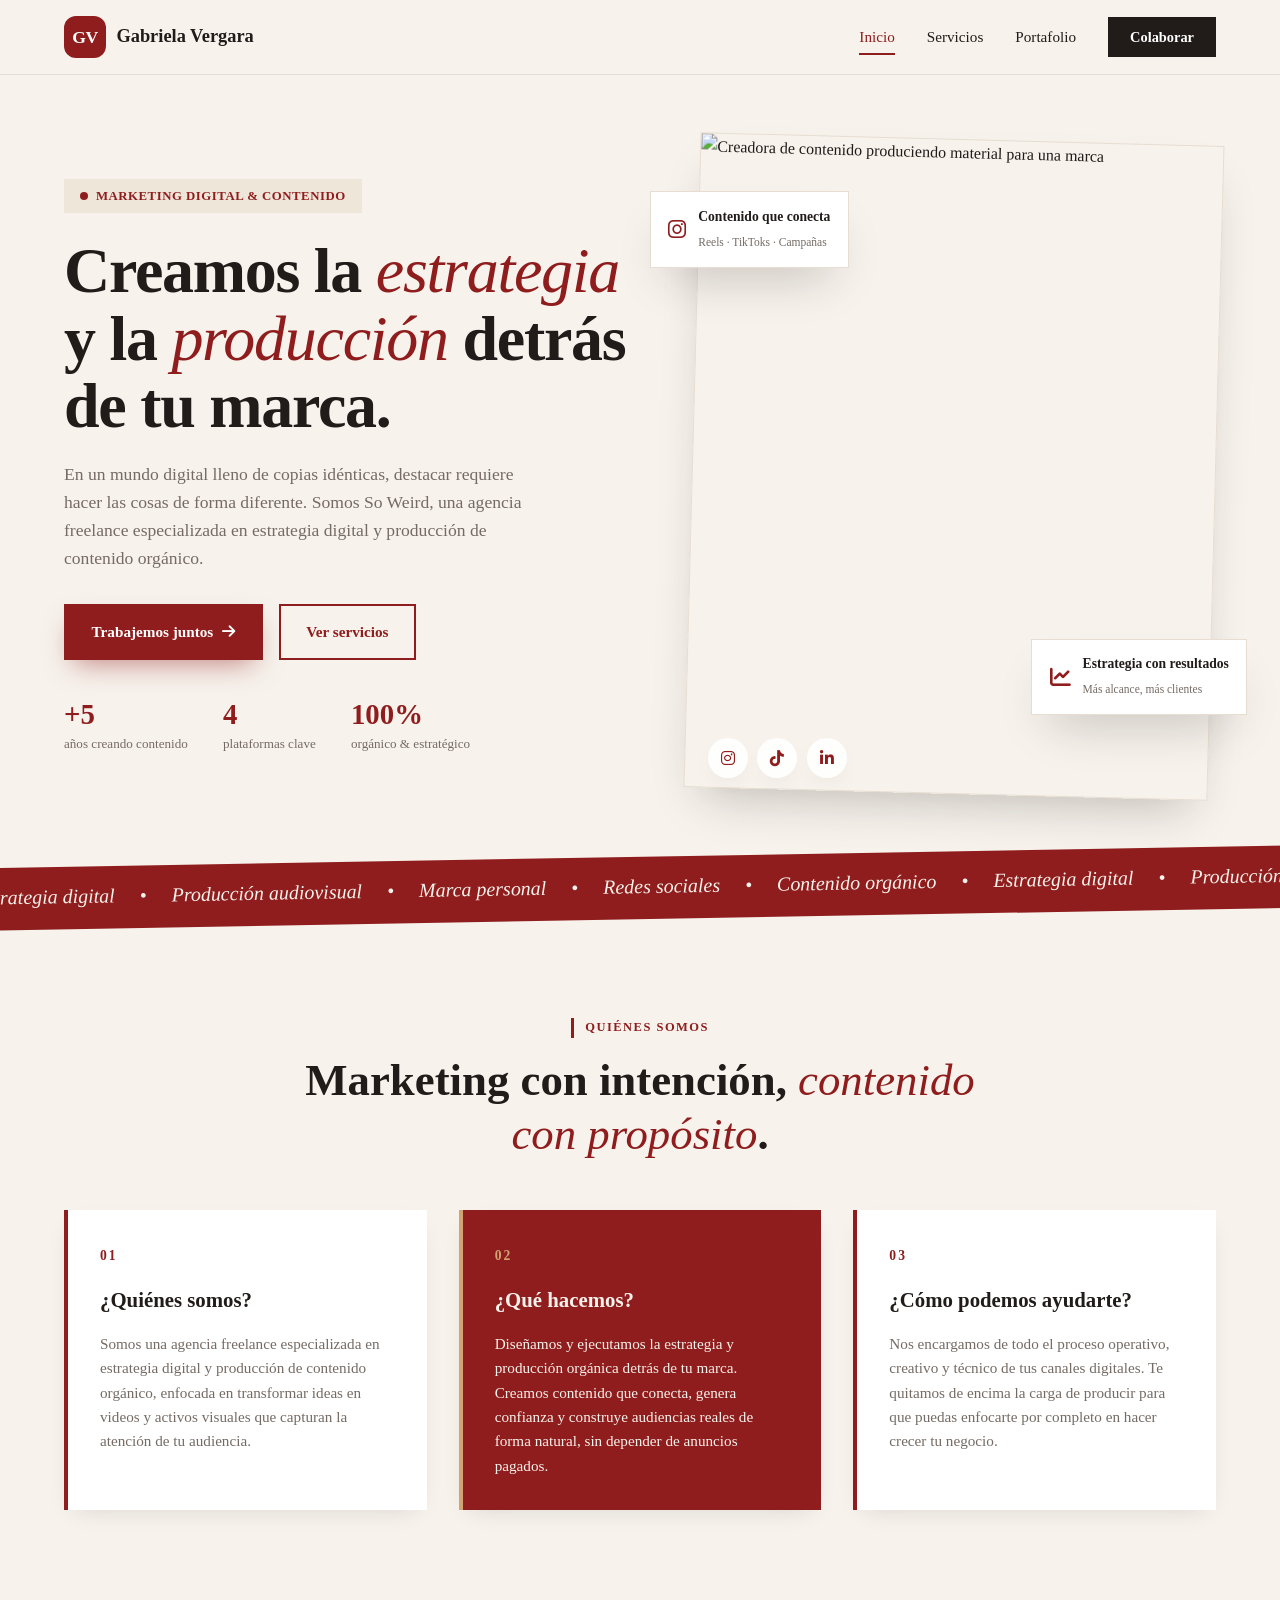
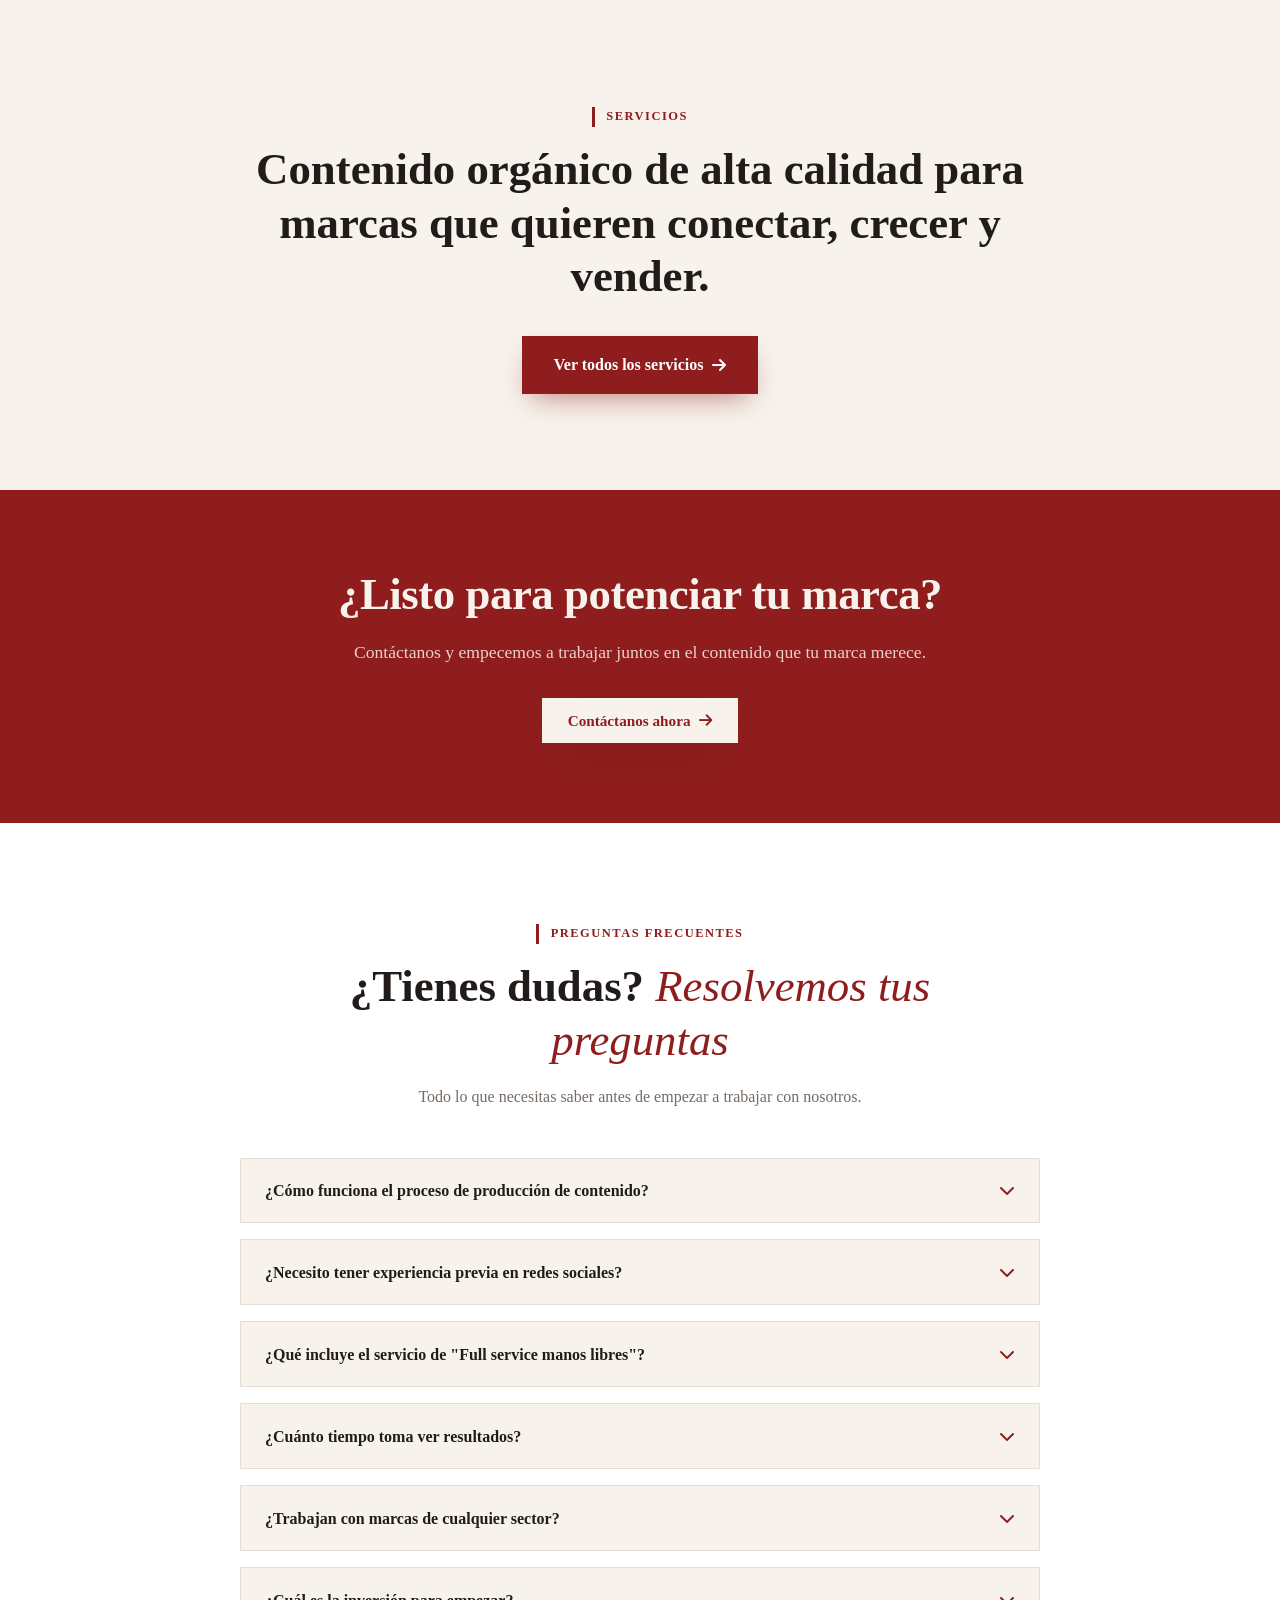
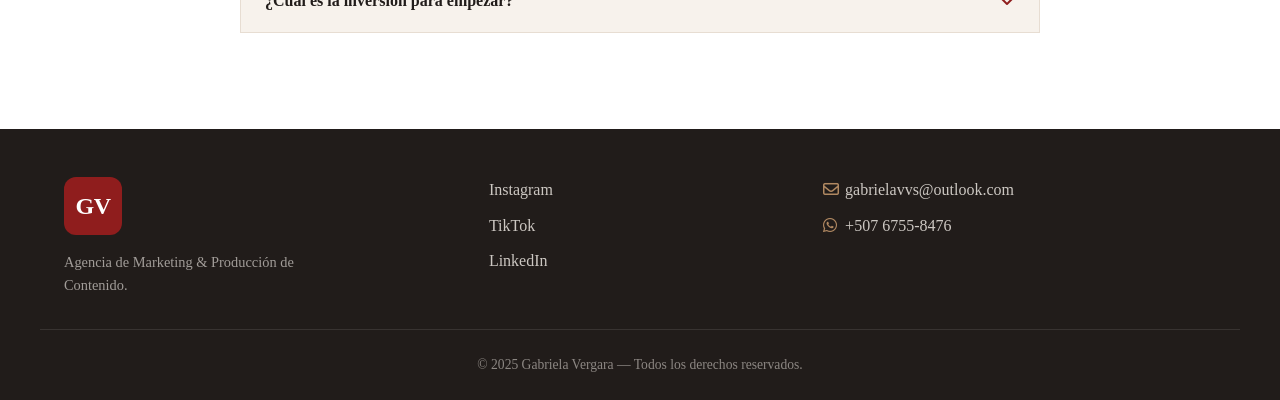
==== commit 7b2b1350: "faqs" ====
--- a/index.html
+++ b/index.html
@@ -132,6 +132,72 @@
     </div>
 </section>
 </main>
+<!-- ============== FAQS ============== -->
+<section id="faqs" class="faqs-section">
+    <div class="container">
+        <div class="faqs-header reveal">
+            <span class="section-tag">Preguntas Frecuentes</span>
+            <h2>¿Tienes dudas? <em>Resolvemos tus preguntas</em></h2>
+            <p>Todo lo que necesitas saber antes de empezar a trabajar con nosotros.</p>
+        </div>
+        <div class="faqs-grid">
+            <div class="faq-item reveal">
+                <div class="faq-question">
+                    <h3>¿Cómo funciona el proceso de producción de contenido?</h3>
+                    <i class="fas fa-chevron-down"></i>
+                </div>
+                <div class="faq-answer">
+                    <p>El proceso comienza con una reunión inicial para entender tu marca y objetivos. Luego planificamos la estrategia, desarrollamos guiones, realizamos la grabación, editamos el material y te entregamos el contenido listo para publicar. Todo el proceso dura entre 7 y 14 días dependiendo del plan elegido.</p>
+                </div>
+            </div>
+            <div class="faq-item reveal">
+                <div class="faq-question">
+                    <h3>¿Necesito tener experiencia previa en redes sociales?</h3>
+                    <i class="fas fa-chevron-down"></i>
+                </div>
+                <div class="faq-answer">
+                    <p>No es necesario. Nosotros nos encargamos de todo el proceso creativo y técnico. Solo necesitas tener claro los valores de tu marca y querer crecer en el mundo digital. Te guiamos paso a paso.</p>
+                </div>
+            </div>
+            <div class="faq-item reveal">
+                <div class="faq-question">
+                    <h3>¿Qué incluye el servicio de "Full service manos libres"?</h3>
+                    <i class="fas fa-chevron-down"></i>
+                </div>
+                <div class="faq-answer">
+                    <p>Incluye estrategia, guiones, grabación, edición, publicación, programación de contenido, gestión de comunidad y reporte mensual de métricas. Tú no abres la app para nada del contenido, nosotros lo gestionamos todo por ti.</p>
+                </div>
+            </div>
+            <div class="faq-item reveal">
+                <div class="faq-question">
+                    <h3>¿Cuánto tiempo toma ver resultados?</h3>
+                    <i class="fas fa-chevron-down"></i>
+                </div>
+                <div class="faq-answer">
+                    <p>Los resultados comienzan a notarse a partir del primer mes con aumento de alcance e interacciones. Para ver un crecimiento significativo en seguidores y conversiones, recomendamos mantener la estrategia por al menos 3 meses.</p>
+                </div>
+            </div>
+            <div class="faq-item reveal">
+                <div class="faq-question">
+                    <h3>¿Trabajan con marcas de cualquier sector?</h3>
+                    <i class="fas fa-chevron-down"></i>
+                </div>
+                <div class="faq-answer">
+                    <p>Sí, trabajamos con marcas de diversos sectores: moda, gastronomía, tecnología, salud, belleza, automotriz, entre otros. Cada estrategia se adapta a las necesidades específicas de tu industria y audiencia.</p>
+                </div>
+            </div>
+            <div class="faq-item reveal">
+                <div class="faq-question">
+                    <h3>¿Cuál es la inversión para empezar?</h3>
+                    <i class="fas fa-chevron-down"></i>
+                </div>
+                <div class="faq-answer">
+                    <p>La inversión varía según el plan y las necesidades de tu marca. Contáctanos y te enviaremos una propuesta personalizada sin compromiso, adaptada a tus objetivos y presupuesto.</p>
+                </div>
+            </div>
+        </div>
+    </div>
+</section>
 
 <!-- ============== FOOTER ============== -->
 <footer>
--- a/styles.css
+++ b/styles.css
@@ -779,4 +779,239 @@
 .services-cta-content .btn-primary:hover {
     background: var(--primary-dark);
     transform: translateY(-3px);
+}
+/* ============================================
+   SERVICIOS MEJORADOS - TARJETAS MODERNAS
+   ============================================ */
+.services-enhanced {
+    padding: 4rem 0 6rem;
+    background: var(--cream);
+}
+
+.services-enhanced-grid {
+    display: grid;
+    grid-template-columns: repeat(3, 1fr);
+    gap: 2rem;
+}
+
+.service-card-enhanced {
+    background: var(--white);
+    padding: 2rem;
+    transition: all 0.4s ease;
+    border: 1px solid var(--border);
+    position: relative;
+    overflow: hidden;
+}
+
+.service-card-enhanced::before {
+    content: '';
+    position: absolute;
+    top: 0;
+    left: 0;
+    width: 100%;
+    height: 4px;
+    background: var(--primary);
+    transform: scaleX(0);
+    transform-origin: left;
+    transition: transform 0.4s ease;
+}
+
+.service-card-enhanced:hover::before {
+    transform: scaleX(1);
+}
+
+.service-card-enhanced:hover {
+    transform: translateY(-8px);
+    box-shadow: var(--shadow-md);
+    border-color: transparent;
+}
+
+.service-icon-wrapper {
+    width: 70px;
+    height: 70px;
+    background: var(--cream-deep);
+    display: flex;
+    align-items: center;
+    justify-content: center;
+    margin-bottom: 1.5rem;
+    transition: all 0.3s ease;
+}
+
+.service-card-enhanced:hover .service-icon-wrapper {
+    background: var(--primary);
+}
+
+.service-icon-wrapper i {
+    font-size: 2rem;
+    color: var(--primary);
+    transition: all 0.3s ease;
+}
+
+.service-card-enhanced:hover .service-icon-wrapper i {
+    color: var(--white);
+}
+
+.service-card-enhanced h3 {
+    font-family: var(--font-display);
+    font-size: 1.3rem;
+    font-weight: 700;
+    margin-bottom: 1rem;
+    color: var(--ink);
+}
+
+.service-card-enhanced p {
+    color: var(--muted);
+    font-size: 0.9rem;
+    line-height: 1.6;
+    margin-bottom: 1.5rem;
+}
+
+.btn-service-enhanced {
+    background: transparent;
+    border: 2px solid var(--primary);
+    padding: 0.7rem 1.5rem;
+    font-weight: 600;
+    font-size: 0.85rem;
+    color: var(--primary);
+    cursor: pointer;
+    transition: all 0.3s ease;
+    display: inline-flex;
+    align-items: center;
+    gap: 0.5rem;
+}
+
+.btn-service-enhanced:hover {
+    background: var(--primary);
+    color: var(--white);
+    gap: 0.8rem;
+}
+
+/* Responsive */
+@media (max-width: 980px) {
+    .services-enhanced-grid {
+        grid-template-columns: repeat(2, 1fr);
+    }
+}
+
+@media (max-width: 560px) {
+    .services-enhanced-grid {
+        grid-template-columns: 1fr;
+    }
+}
+/* ============================================
+   FAQS - PREGUNTAS FRECUENTES
+   ============================================ */
+.faqs-section {
+    padding: 6rem 0;
+    background: var(--white);
+}
+
+.faqs-header {
+    text-align: center;
+    max-width: 700px;
+    margin: 0 auto 3rem;
+}
+
+.faqs-header .section-tag {
+    display: inline-block;
+    margin-bottom: 1rem;
+}
+
+.faqs-header h2 {
+    font-family: var(--font-display);
+    font-weight: 700;
+    font-size: clamp(1.9rem, 3.5vw, 2.8rem);
+    line-height: 1.2;
+    margin-bottom: 1rem;
+    color: var(--ink);
+}
+
+.faqs-header h2 em {
+    color: var(--primary);
+    font-style: italic;
+    font-weight: 500;
+}
+
+.faqs-header p {
+    color: var(--muted);
+    font-size: 1rem;
+}
+
+.faqs-grid {
+    max-width: 800px;
+    margin: 0 auto;
+    display: flex;
+    flex-direction: column;
+    gap: 1rem;
+}
+
+.faq-item {
+    background: var(--cream);
+    border: 1px solid var(--border);
+    border-radius: 0;
+    overflow: hidden;
+    transition: all 0.3s ease;
+}
+
+.faq-item:hover {
+    border-color: var(--primary);
+}
+
+.faq-question {
+    display: flex;
+    justify-content: space-between;
+    align-items: center;
+    padding: 1.2rem 1.5rem;
+    cursor: pointer;
+    transition: background 0.3s ease;
+}
+
+.faq-question h3 {
+    font-family: var(--font-display);
+    font-size: 1rem;
+    font-weight: 600;
+    color: var(--ink);
+    margin: 0;
+    flex: 1;
+}
+
+.faq-question i {
+    color: var(--primary);
+    font-size: 1rem;
+    transition: transform 0.3s ease;
+}
+
+.faq-item.active .faq-question i {
+    transform: rotate(180deg);
+}
+
+.faq-answer {
+    max-height: 0;
+    padding: 0 1.5rem;
+    overflow: hidden;
+    transition: all 0.3s ease;
+}
+
+.faq-item.active .faq-answer {
+    max-height: 200px;
+    padding: 0 1.5rem 1.2rem 1.5rem;
+}
+
+.faq-answer p {
+    color: var(--muted);
+    font-size: 0.9rem;
+    line-height: 1.6;
+    margin: 0;
+}
+
+/* Responsive */
+@media (max-width: 768px) {
+    .faqs-grid {
+        margin: 0 1rem;
+    }
+    
+    .faq-question h3 {
+        font-size: 0.9rem;
+        padding-right: 1rem;
+    }
 }
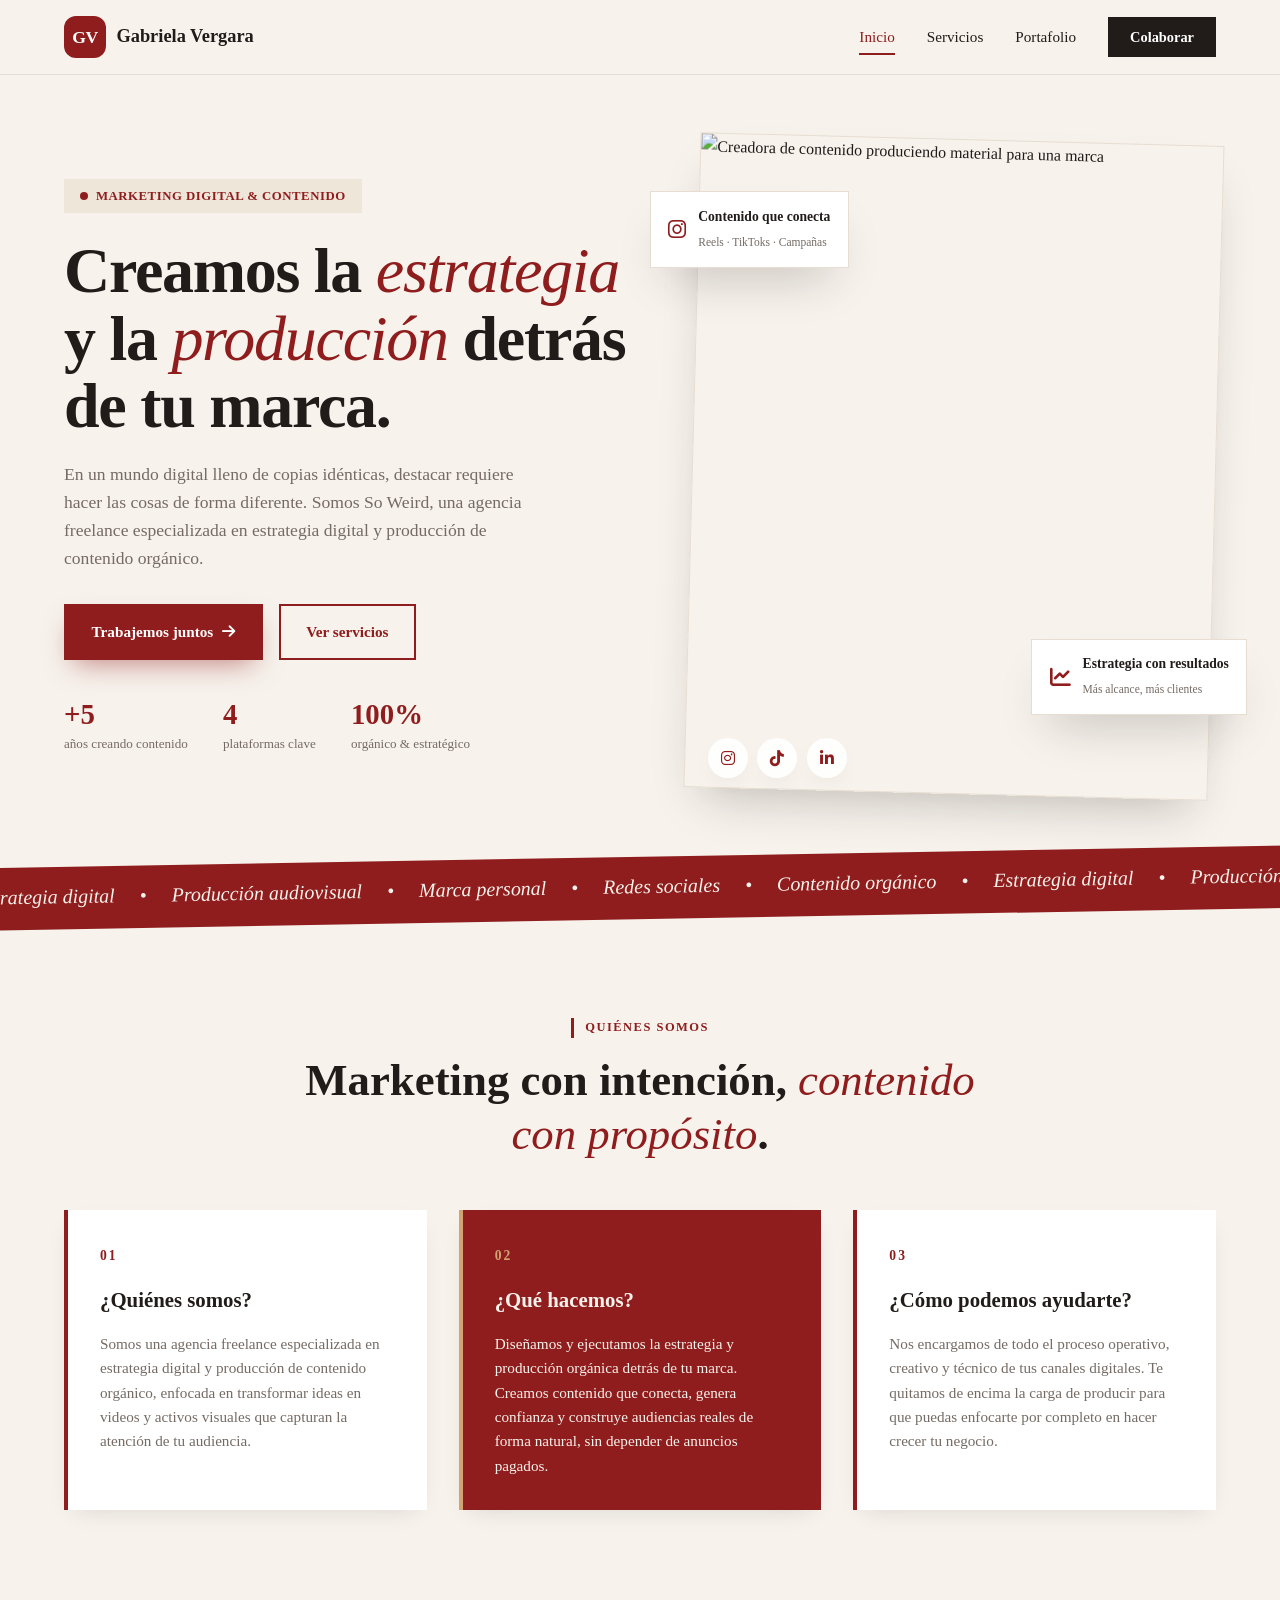
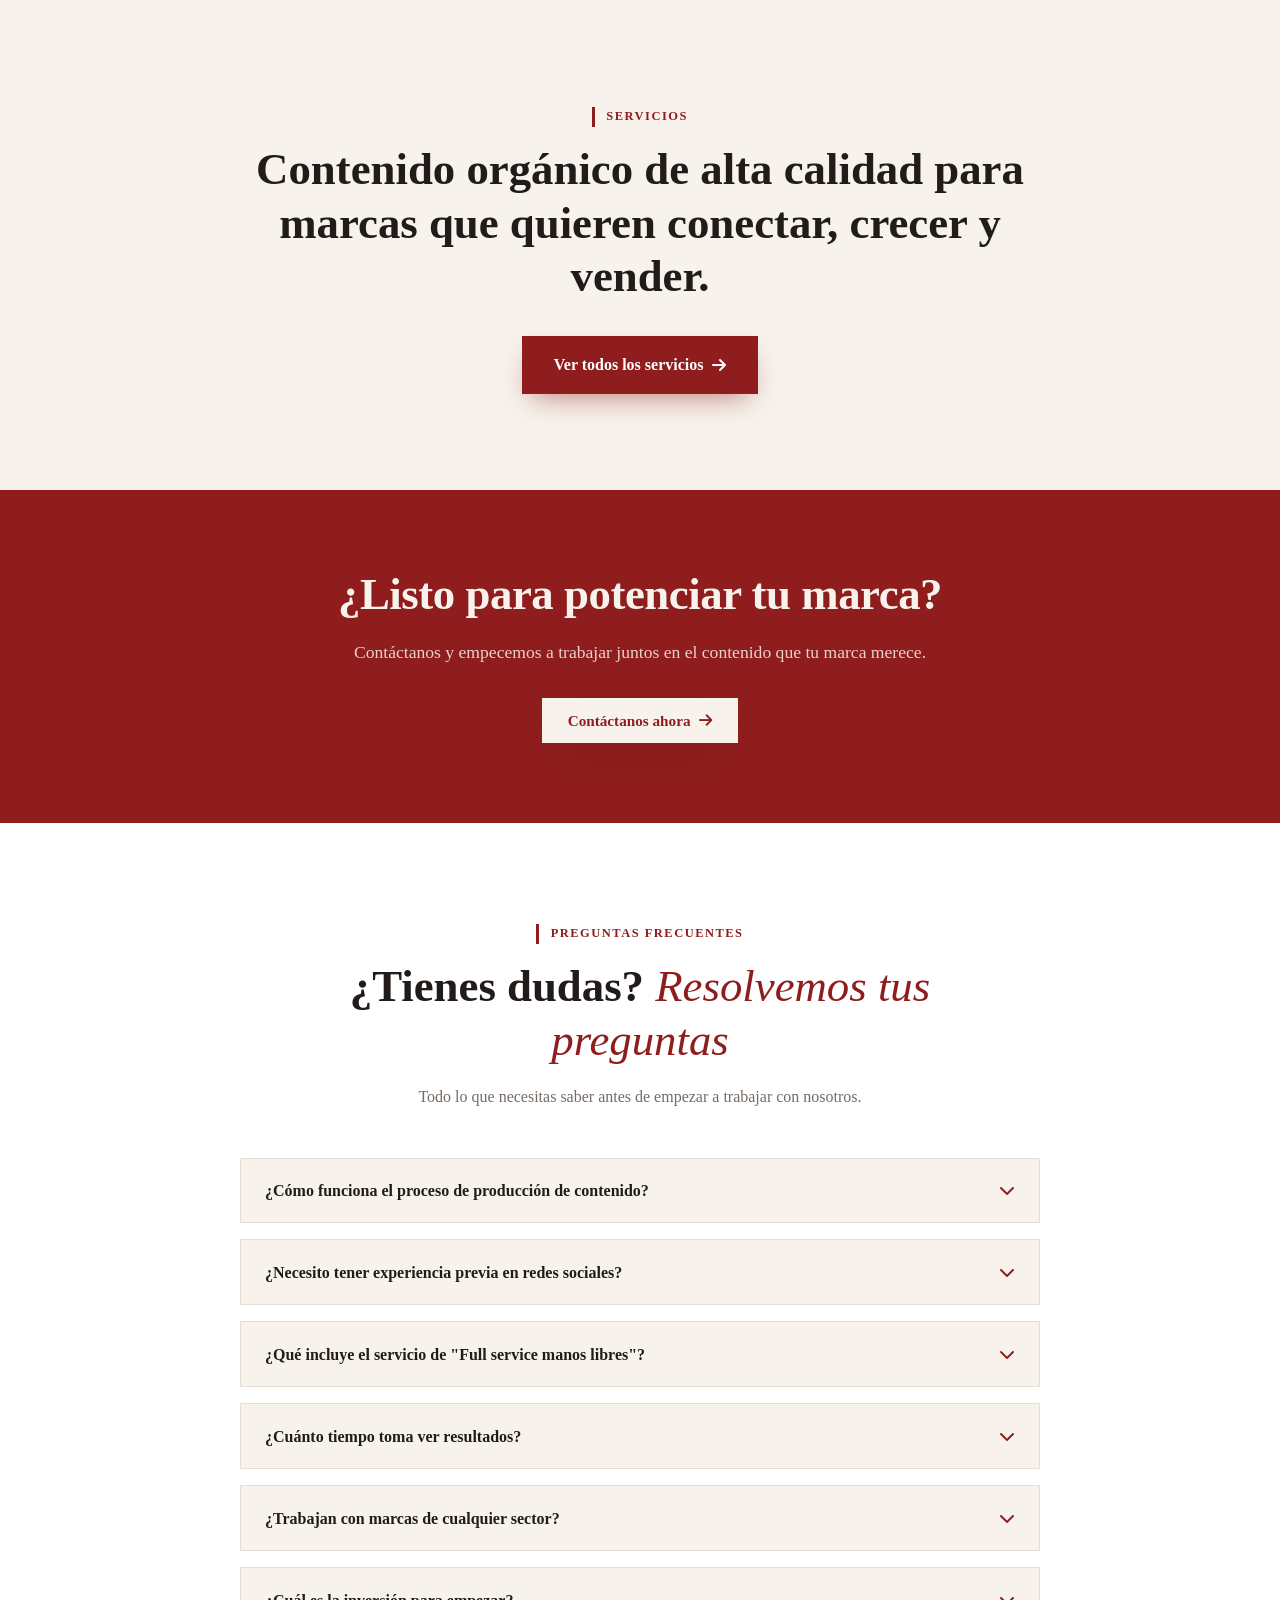
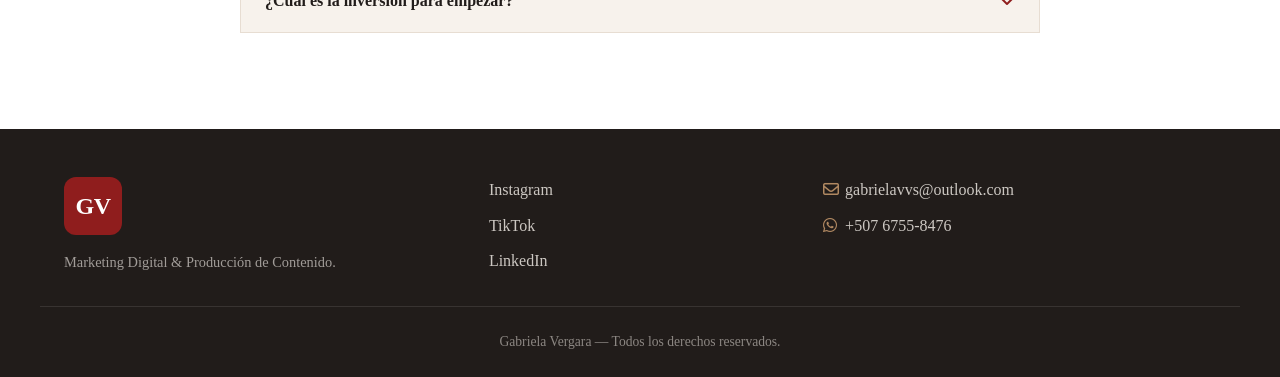
==== commit 0cd397e2: "footer" ====
--- a/index.html
+++ b/index.html
@@ -204,7 +204,7 @@
     <div class="container footer-grid">
         <div>
             <span class="logo-mark big">GV</span>
-            <p class="footer-tag">Agencia de Marketing &amp; Producción de Contenido.</p>
+            <p class="footer-tag">Marketing Digital &amp; Producción de Contenido.</p>
         </div>
         <div class="footer-social">
             <a href="https://www.instagram.com/gabrielavvs/?hl=es" target="_blank" rel="noopener">Instagram</a>
@@ -216,7 +216,7 @@
             <a href="https://wa.me/50767558476" target="_blank" rel="noopener"><i class="fab fa-whatsapp"></i> +507 6755-8476</a>
         </div>
     </div>
-    <div class="footer-bottom">© 2025 Gabriela Vergara — Todos los derechos reservados.</div>
+    <div class="footer-bottom">Gabriela Vergara — Todos los derechos reservados.</div>
 </footer>
 
 <!-- ============== MODAL ============== -->
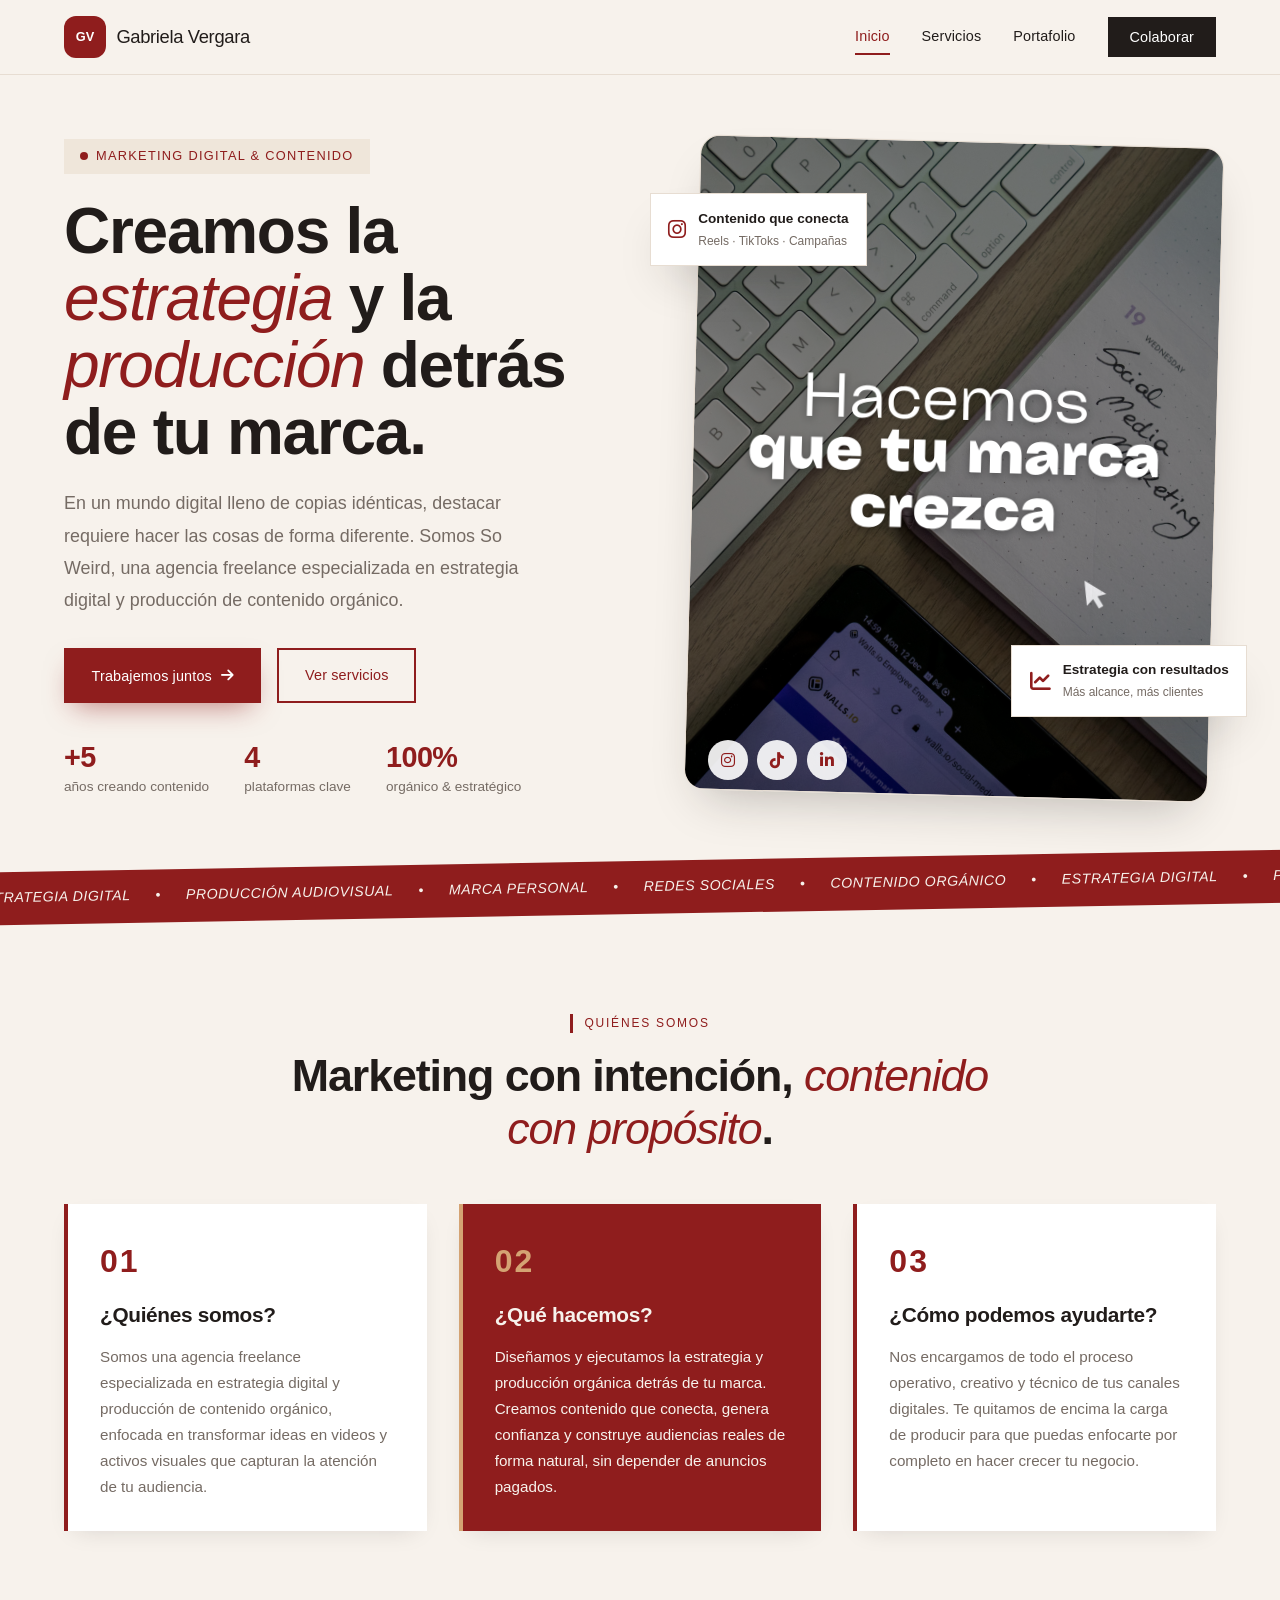
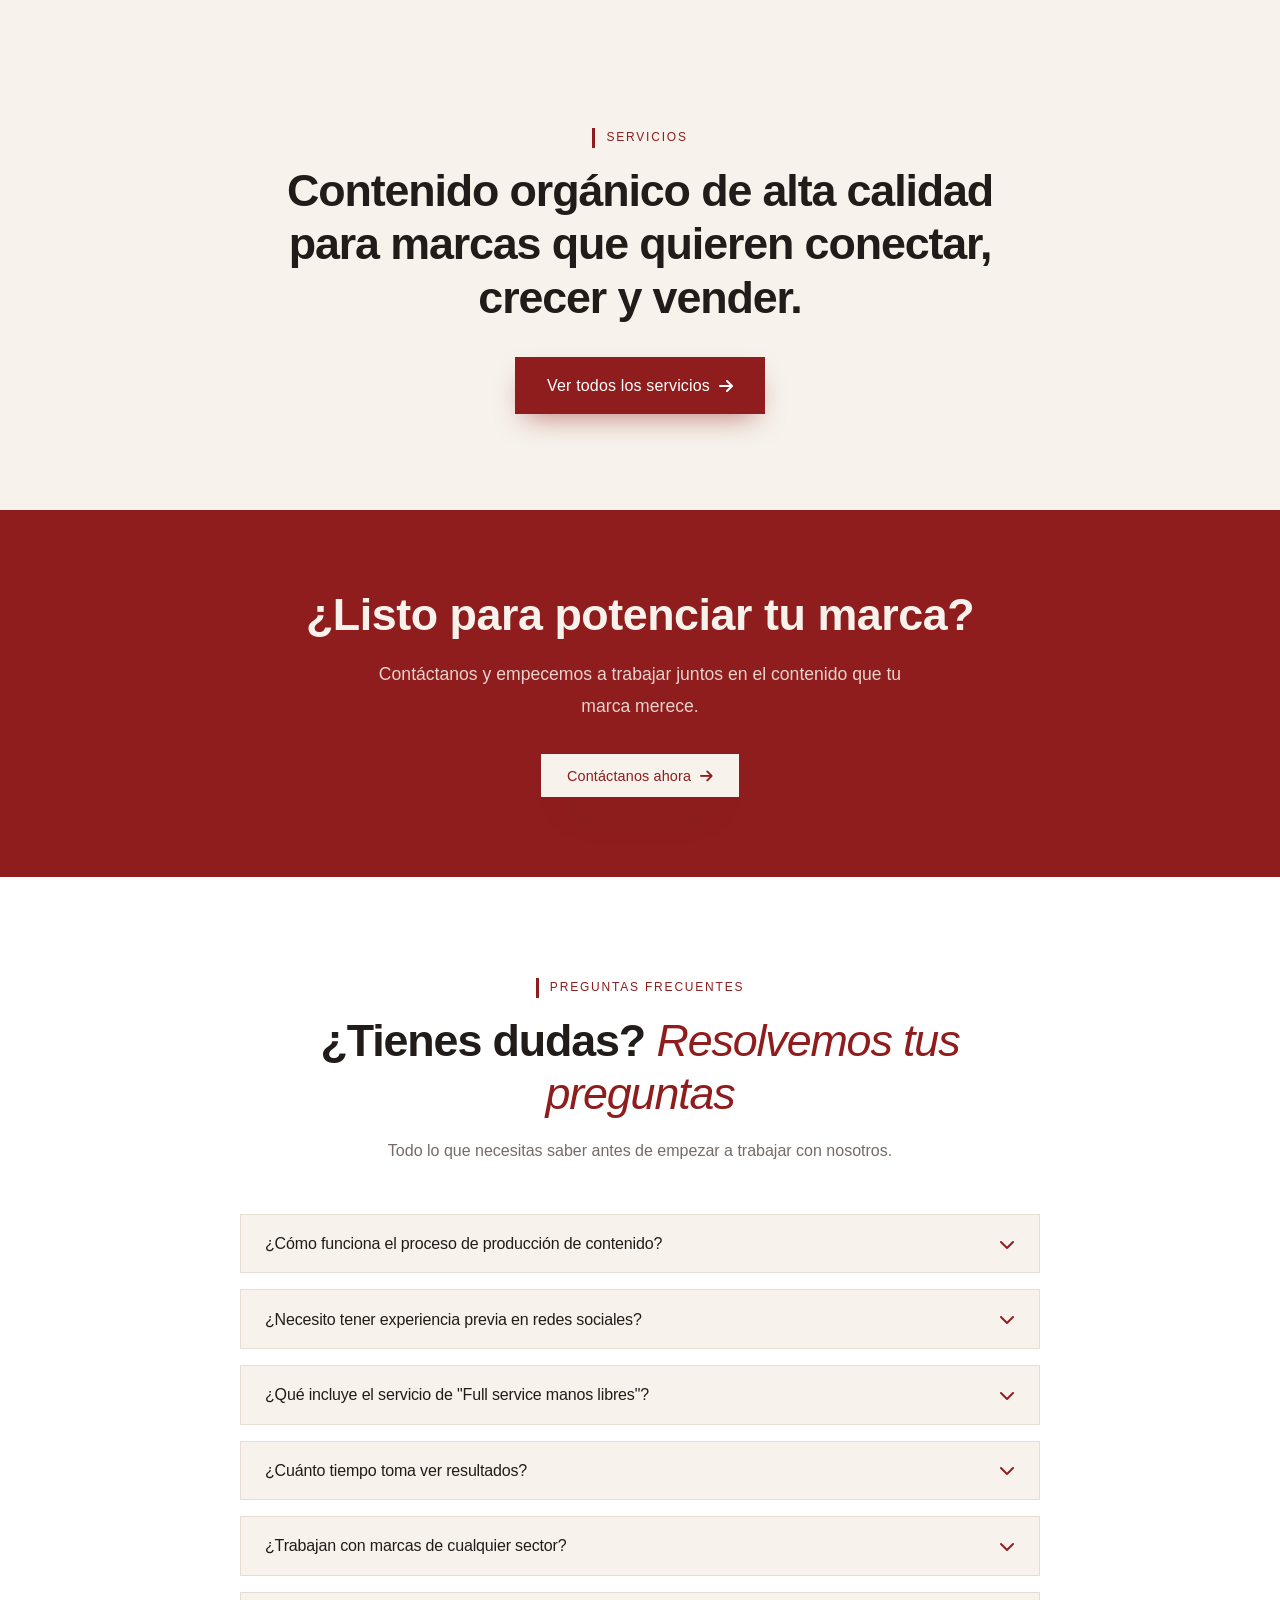
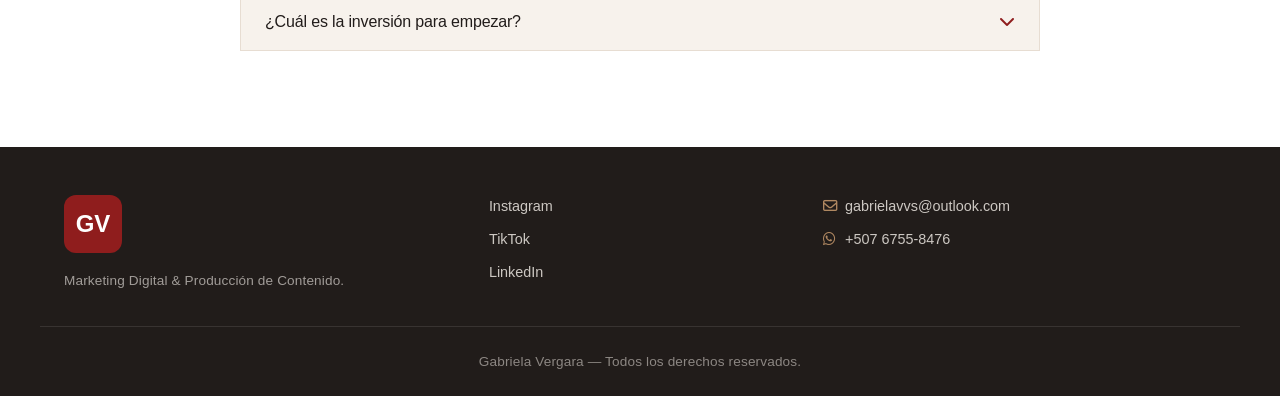
==== commit e01ef7e5: "a" ====
--- a/index.html
+++ b/index.html
@@ -61,7 +61,7 @@
             </div>
             <div class="hero-visual reveal">
                 <div class="hero-img-frame">
-                    <img src="images/hero-portrait.png" alt="Creadora de contenido produciendo material para una marca">
+                    <img src="d.png" alt="Creadora de contenido produciendo material para una marca">
                 </div>
                 <div class="floating-card card-1">
                     <i class="fab fa-instagram"></i>
--- a/styles.css
+++ b/styles.css
@@ -1014,4 +1014,768 @@
         font-size: 0.9rem;
         padding-right: 1rem;
     }
-}+}
+/* ============================================
+   MENSAJE DE INTEGRACIÓN
+   ============================================ */
+.integration-message {
+    padding: 4rem 0;
+    background: var(--cream-deep);
+    text-align: center;
+}
+
+.integration-content {
+    max-width: 800px;
+    margin: 0 auto;
+    padding: 2rem;
+    background: var(--white);
+    border-left: 4px solid var(--primary);
+    box-shadow: var(--shadow-sm);
+    transition: all 0.3s ease;
+}
+
+.integration-content:hover {
+    transform: translateY(-5px);
+    box-shadow: var(--shadow-md);
+}
+
+.integration-content i {
+    font-size: 2.5rem;
+    color: var(--primary);
+    margin-bottom: 1rem;
+    display: inline-block;
+}
+
+.integration-content p {
+    font-size: 1.1rem;
+    line-height: 1.6;
+    color: var(--ink);
+    margin: 0;
+}
+
+/* Responsive */
+@media (max-width: 768px) {
+    .integration-message {
+        padding: 3rem 0;
+    }
+    
+    .integration-content {
+        padding: 1.5rem;
+        margin: 0 1rem;
+    }
+    
+    .integration-content p {
+        font-size: 1rem;
+    }
+}
+.hero-content-wrapper {
+    display: flex;
+    gap: 60px;
+    align-items: flex-start;
+    margin-top: 20px;
+}
+
+.hero-left {
+    flex: 1;
+}
+
+.hero-right {
+    flex: 1;
+}
+
+.hero-right .lead {
+    font-size: 1.1rem;
+    line-height: 1.8;
+    margin: 0;
+}
+
+/* Responsive */
+@media (max-width: 768px) {
+    .hero-content-wrapper {
+        flex-direction: column;
+        gap: 20px;
+    }
+}
+.social-row {
+            display: flex;
+            justify-content: center;
+            align-items: center;
+            gap: 20px;
+            margin-bottom: 20px;
+        }
+
+        .social-row a {
+            display: inline-flex;
+            align-items: center;
+            justify-content: center;
+            width: 45px;
+            height: 45px;
+            border-radius: 50%;
+            background: rgba(0, 0, 0, 0.05);
+            color: #333;
+            text-decoration: none;
+            transition: all 0.3s ease;
+            font-size: 20px;
+            border: 1px solid rgba(0, 0, 0, 0.1);
+        }
+
+        .social-row a:hover {
+            background: #e63946;
+            color: #fff;
+            transform: translateY(-3px);
+            border-color: #e63946;
+        }
+
+        @media (max-width: 768px) {
+            .social-row a {
+                width: 40px;
+                height: 40px;
+                font-size: 16px;
+            }
+        }
+
+/* ESTILOS PARA EL SLIDER DE IMÁGENES */
+        .hero-img-frame {
+            position: relative;
+            width: 100%;
+            height: 100%;
+            overflow: hidden;
+            border-radius: 20px;
+        }
+
+        .hero-slider {
+            position: relative;
+            width: 100%;
+            height: 100%;
+            min-height: 400px;
+        }
+
+        .hero-slide {
+            position: absolute;
+            top: 0;
+            left: 0;
+            width: 100%;
+            height: 100%;
+            opacity: 0;
+            transition: opacity 1.5s ease-in-out;
+            object-fit: cover;
+            border-radius: 20px;
+        }
+
+        .hero-slide.active {
+            opacity: 1;
+        }
+
+        .hero-slide img {
+            width: 100%;
+            height: 100%;
+            object-fit: cover;
+            border-radius: 20px;
+        }
+
+        /* Indicadores del slider */
+        .slider-dots {
+            position: absolute;
+            bottom: 20px;
+            left: 50%;
+            transform: translateX(-50%);
+            display: flex;
+            gap: 10px;
+            z-index: 10;
+        }
+
+        .slider-dot {
+            width: 12px;
+            height: 12px;
+            border-radius: 50%;
+            background: rgba(255, 255, 255, 0.5);
+            cursor: pointer;
+            transition: all 0.3s ease;
+            border: 2px solid transparent;
+        }
+
+        .slider-dot.active {
+            background: #e63946;
+            border-color: #fff;
+            transform: scale(1.2);
+        }
+
+        .slider-dot:hover {
+            background: #e63946;
+        }
+
+        @media (max-width: 768px) {
+            .hero-slider {
+                min-height: 300px;
+            }
+        }
+        /* ============== LIGHTBOX / MODAL DE IMÁGENES ============== */
+.lightbox {
+    display: none;
+    position: fixed;
+    top: 0;
+    left: 0;
+    width: 100%;
+    height: 100%;
+    background: rgba(0, 0, 0, 0.92);
+    z-index: 9999;
+    justify-content: center;
+    align-items: center;
+    padding: 40px;
+}
+
+.lightbox.active {
+    display: flex;
+}
+
+.lightbox-content {
+    position: relative;
+    max-width: 90%;
+    max-height: 90%;
+    display: flex;
+    justify-content: center;
+    align-items: center;
+}
+
+.lightbox-content img,
+.lightbox-content video {
+    max-width: 100%;
+    max-height: 90vh;
+    object-fit: contain;
+    border-radius: 12px;
+    box-shadow: 0 20px 60px rgba(0, 0, 0, 0.5);
+}
+
+.lightbox-close {
+    position: fixed;
+    top: 30px;
+    right: 40px;
+    background: none;
+    border: none;
+    color: #fff;
+    font-size: 45px;
+    cursor: pointer;
+    z-index: 10000;
+    transition: transform 0.3s ease;
+    line-height: 1;
+}
+
+.lightbox-close:hover {
+    transform: rotate(90deg);
+}
+
+.lightbox-nav {
+    position: fixed;
+    top: 50%;
+    transform: translateY(-50%);
+    background: rgba(255, 255, 255, 0.15);
+    backdrop-filter: blur(8px);
+    border: none;
+    color: #fff;
+    width: 55px;
+    height: 55px;
+    border-radius: 50%;
+    font-size: 22px;
+    cursor: pointer;
+    z-index: 10000;
+    transition: all 0.3s ease;
+    display: flex;
+    align-items: center;
+    justify-content: center;
+}
+
+.lightbox-nav:hover {
+    background: rgba(255, 255, 255, 0.3);
+    transform: translateY(-50%) scale(1.05);
+}
+
+.lightbox-prev {
+    left: 30px;
+}
+
+.lightbox-next {
+    right: 30px;
+}
+
+.lightbox-caption {
+    position: fixed;
+    bottom: 50px;
+    left: 50%;
+    transform: translateX(-50%);
+    color: #fff;
+    font-size: 18px;
+    font-weight: 400;
+    text-align: center;
+    background: rgba(0, 0, 0, 0.6);
+    padding: 12px 30px;
+    border-radius: 30px;
+    backdrop-filter: blur(4px);
+    z-index: 10000;
+    max-width: 80%;
+}
+
+/* Responsive */
+@media (max-width: 768px) {
+    .lightbox {
+        padding: 20px;
+    }
+    
+    .lightbox-close {
+        top: 20px;
+        right: 20px;
+        font-size: 35px;
+    }
+    
+    .lightbox-nav {
+        width: 45px;
+        height: 45px;
+        font-size: 18px;
+    }
+    
+    .lightbox-prev {
+        left: 15px;
+    }
+    
+    .lightbox-next {
+        right: 15px;
+    }
+    
+    .lightbox-caption {
+        bottom: 30px;
+        font-size: 14px;
+        padding: 10px 20px;
+        max-width: 90%;
+    }
+}
+/* ============================================
+   LIGHTBOX / MODAL DE IMÁGENES
+   ============================================ */
+.lightbox {
+    display: none;
+    position: fixed;
+    top: 0;
+    left: 0;
+    width: 100%;
+    height: 100%;
+    background: rgba(0, 0, 0, 0.92);
+    z-index: 9999;
+    justify-content: center;
+    align-items: center;
+    padding: 40px;
+}
+
+.lightbox.active {
+    display: flex;
+}
+
+.lightbox-content {
+    position: relative;
+    max-width: 90%;
+    max-height: 90%;
+    display: flex;
+    justify-content: center;
+    align-items: center;
+}
+
+.lightbox-content img,
+.lightbox-content video {
+    max-width: 100%;
+    max-height: 90vh;
+    object-fit: contain;
+    border-radius: 12px;
+    box-shadow: 0 20px 60px rgba(0, 0, 0, 0.5);
+}
+
+.lightbox-close {
+    position: fixed;
+    top: 30px;
+    right: 40px;
+    background: none;
+    border: none;
+    color: #fff;
+    font-size: 45px;
+    cursor: pointer;
+    z-index: 10000;
+    transition: transform 0.3s ease;
+    line-height: 1;
+}
+
+.lightbox-close:hover {
+    transform: rotate(90deg);
+}
+
+.lightbox-nav {
+    position: fixed;
+    top: 50%;
+    transform: translateY(-50%);
+    background: rgba(255, 255, 255, 0.15);
+    backdrop-filter: blur(8px);
+    border: none;
+    color: #fff;
+    width: 55px;
+    height: 55px;
+    border-radius: 50%;
+    font-size: 22px;
+    cursor: pointer;
+    z-index: 10000;
+    transition: all 0.3s ease;
+    display: flex;
+    align-items: center;
+    justify-content: center;
+}
+
+.lightbox-nav:hover {
+    background: rgba(255, 255, 255, 0.3);
+    transform: translateY(-50%) scale(1.05);
+}
+
+.lightbox-prev {
+    left: 30px;
+}
+
+.lightbox-next {
+    right: 30px;
+}
+
+.lightbox-caption {
+    position: fixed;
+    bottom: 50px;
+    left: 50%;
+    transform: translateX(-50%);
+    color: #fff;
+    font-size: 18px;
+    font-weight: 400;
+    text-align: center;
+    background: rgba(0, 0, 0, 0.6);
+    padding: 12px 30px;
+    border-radius: 30px;
+    backdrop-filter: blur(4px);
+    z-index: 10000;
+    max-width: 80%;
+}
+
+/* Responsive */
+@media (max-width: 768px) {
+    .lightbox {
+        padding: 20px;
+    }
+    .lightbox-close {
+        top: 20px;
+        right: 20px;
+        font-size: 35px;
+    }
+    .lightbox-nav {
+        width: 45px;
+        height: 45px;
+        font-size: 18px;
+    }
+    .lightbox-prev {
+        left: 15px;
+    }
+    .lightbox-next {
+        right: 15px;
+    }
+    .lightbox-caption {
+        bottom: 30px;
+        font-size: 14px;
+        padding: 10px 20px;
+        max-width: 90%;
+    }
+}
+/* ============================================
+   TIPOGRAFÍA POPPINS - SOLO LETRAS
+   ============================================ */
+
+/* Fuentes base */
+body {
+    font-family: 'Poppins', -apple-system, BlinkMacSystemFont, 'Segoe UI', Roboto, sans-serif;
+    -webkit-font-smoothing: antialiased;
+    -moz-osx-font-smoothing: grayscale;
+}
+
+/* Encabezados */
+h1, h2, h3, h4, h5, h6 {
+    font-family: 'Poppins', -apple-system, BlinkMacSystemFont, 'Segoe UI', Roboto, sans-serif;
+    font-weight: 600;
+    letter-spacing: -0.02em;
+    line-height: 1.2;
+}
+
+h1 {
+    font-size: clamp(2.8rem, 5vw, 4.5rem);
+    font-weight: 700;
+    letter-spacing: -0.03em;
+    line-height: 1.1;
+}
+
+h1 em {
+    font-style: italic;
+    font-weight: 700;
+}
+
+h2 {
+    font-size: clamp(2.2rem, 3.5vw, 3.2rem);
+    font-weight: 600;
+    letter-spacing: -0.025em;
+}
+
+h2 em {
+    font-style: italic;
+    font-weight: 600;
+}
+
+h3 {
+    font-size: clamp(1.2rem, 1.8vw, 1.5rem);
+    font-weight: 600;
+    letter-spacing: -0.015em;
+}
+
+/* Párrafos */
+p {
+    font-size: 1.05rem;
+    font-weight: 400;
+    line-height: 1.8;
+}
+
+.lead {
+    font-size: clamp(1.05rem, 1.4vw, 1.25rem);
+    font-weight: 400;
+    line-height: 1.8;
+}
+
+/* Textos pequeños y etiquetas */
+.section-tag {
+    font-size: 0.75rem;
+    font-weight: 500;
+    text-transform: uppercase;
+    letter-spacing: 0.15em;
+}
+
+.small-text,
+.footer-tag,
+.footer-bottom {
+    font-size: 0.85rem;
+    font-weight: 400;
+    letter-spacing: 0.01em;
+}
+
+/* Navegación */
+.nav-links a {
+    font-size: 0.9rem;
+    font-weight: 500;
+    letter-spacing: 0.01em;
+}
+
+.logo {
+    font-weight: 600;
+    font-size: 1.1rem;
+    letter-spacing: -0.02em;
+}
+
+.logo-mark {
+    font-weight: 600;
+    font-size: 0.8rem;
+    letter-spacing: 0;
+}
+
+.logo-text {
+    font-weight: 500;
+}
+
+/* Botones */
+.btn {
+    font-family: 'Poppins', -apple-system, BlinkMacSystemFont, 'Segoe UI', Roboto, sans-serif;
+    font-size: 0.9rem;
+    font-weight: 500;
+    letter-spacing: 0.01em;
+}
+
+.btn-ghost {
+    font-weight: 500;
+}
+
+/* Estadísticas del hero */
+.hero-stats strong {
+    font-size: 1.8rem;
+    font-weight: 700;
+    letter-spacing: -0.02em;
+}
+
+.hero-stats span {
+    font-size: 0.85rem;
+    font-weight: 400;
+}
+
+/* Tarjetas flotantes */
+.floating-card {
+    font-size: 0.85rem;
+}
+
+.floating-card strong {
+    font-weight: 600;
+}
+
+.floating-card span {
+    font-size: 0.75rem;
+    font-weight: 400;
+}
+
+/* Eyebrow / etiqueta superior */
+.eyebrow {
+    font-size: 0.8rem;
+    font-weight: 500;
+    text-transform: uppercase;
+    letter-spacing: 0.1em;
+}
+
+/* Filtros del portafolio */
+.filter-btn {
+    font-family: 'Poppins', -apple-system, BlinkMacSystemFont, 'Segoe UI', Roboto, sans-serif;
+    font-size: 0.85rem;
+    font-weight: 500;
+    letter-spacing: 0.01em;
+}
+
+/* Overlay del portafolio */
+.item-overlay .tag {
+    font-size: 0.7rem;
+    font-weight: 500;
+    text-transform: uppercase;
+    letter-spacing: 0.08em;
+}
+
+.item-overlay .title {
+    font-size: 1rem;
+    font-weight: 500;
+}
+
+/* FAQs */
+.faq-question h3 {
+    font-size: 1rem;
+    font-weight: 500;
+    letter-spacing: -0.01em;
+}
+
+.faq-answer p {
+    font-size: 0.95rem;
+    font-weight: 400;
+    line-height: 1.7;
+}
+
+/* Footer */
+.footer-social a,
+.footer-contact a {
+    font-size: 0.9rem;
+    font-weight: 400;
+}
+
+/* Modal */
+.modal-content h3 {
+    font-weight: 600;
+}
+
+.modal-content .service-name {
+    font-size: 0.9rem;
+    font-weight: 400;
+}
+
+.modal-content p {
+    font-size: 0.95rem;
+    font-weight: 400;
+}
+
+.modal-actions a {
+    font-family: 'Poppins', -apple-system, BlinkMacSystemFont, 'Segoe UI', Roboto, sans-serif;
+    font-size: 0.9rem;
+    font-weight: 500;
+}
+
+/* Lightbox */
+.lightbox-caption {
+    font-size: 0.9rem;
+    font-weight: 400;
+    letter-spacing: 0.02em;
+}
+
+/* Marquee */
+.marquee-track span {
+    font-size: 0.85rem;
+    font-weight: 400;
+    letter-spacing: 0.04em;
+    text-transform: uppercase;
+}
+
+/* About */
+.about-number {
+    font-size: 2rem;
+    font-weight: 700;
+}
+
+.about-new-card h3 {
+    font-weight: 600;
+}
+
+.about-new-card p {
+    font-size: 0.95rem;
+    font-weight: 400;
+    line-height: 1.7;
+}
+
+/* Services CTA */
+.services-cta-content h2 {
+    font-weight: 600;
+}
+
+/* CTA */
+.cta-inner-full h2 {
+    font-weight: 600;
+}
+
+.cta-inner-full p {
+    font-weight: 400;
+}
+
+/* Responsive ajustes */
+@media (max-width: 768px) {
+    .nav-links a {
+        font-size: 1.1rem;
+    }
+    
+    .hero-stats strong {
+        font-size: 1.5rem;
+    }
+    
+    .hero-stats span {
+        font-size: 0.8rem;
+    }
+}
+ /* Estilo adicional para que los videos se vean correctamente */
+        .portfolio-item video {
+            width: 100%;
+            height: 100%;
+            object-fit: cover;
+            background: #1a1a1a;
+        }
+
+        .portfolio-item video::-webkit-media-controls {
+            display: none;
+        }
+
+        .portfolio-item video::-webkit-media-controls-enclosure {
+            display: none;
+        }
+        .portfolio-item video {
+    width: 100%;
+    height: 100%;
+    object-fit: cover;
+    background: #1a1a1a; /* Fondo oscuro mientras carga */
+}
+
+/* Oculta los controles del video en el grid */
+.portfolio-item video::-webkit-media-controls {
+    display: none;
+}
+.portfolio-item video::-webkit-media-controls-enclosure {
+    display: none;
+}
+    
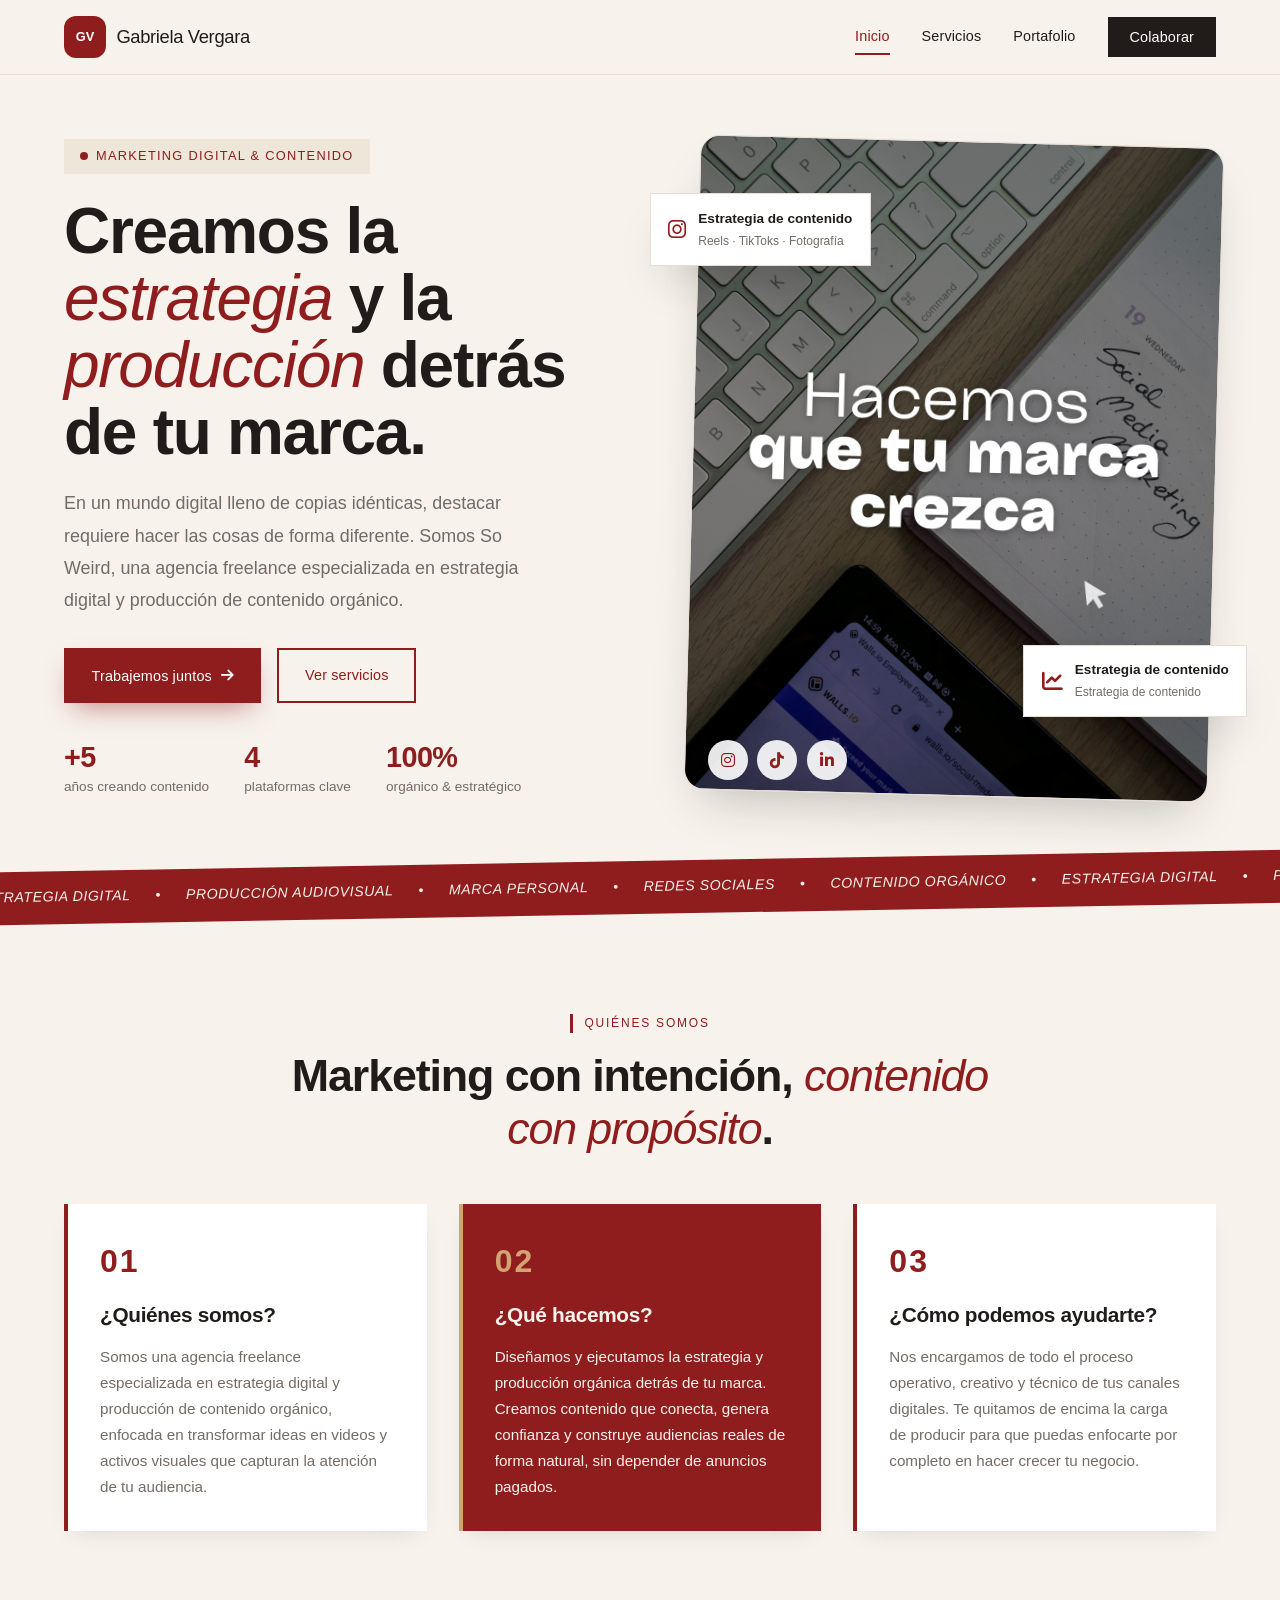
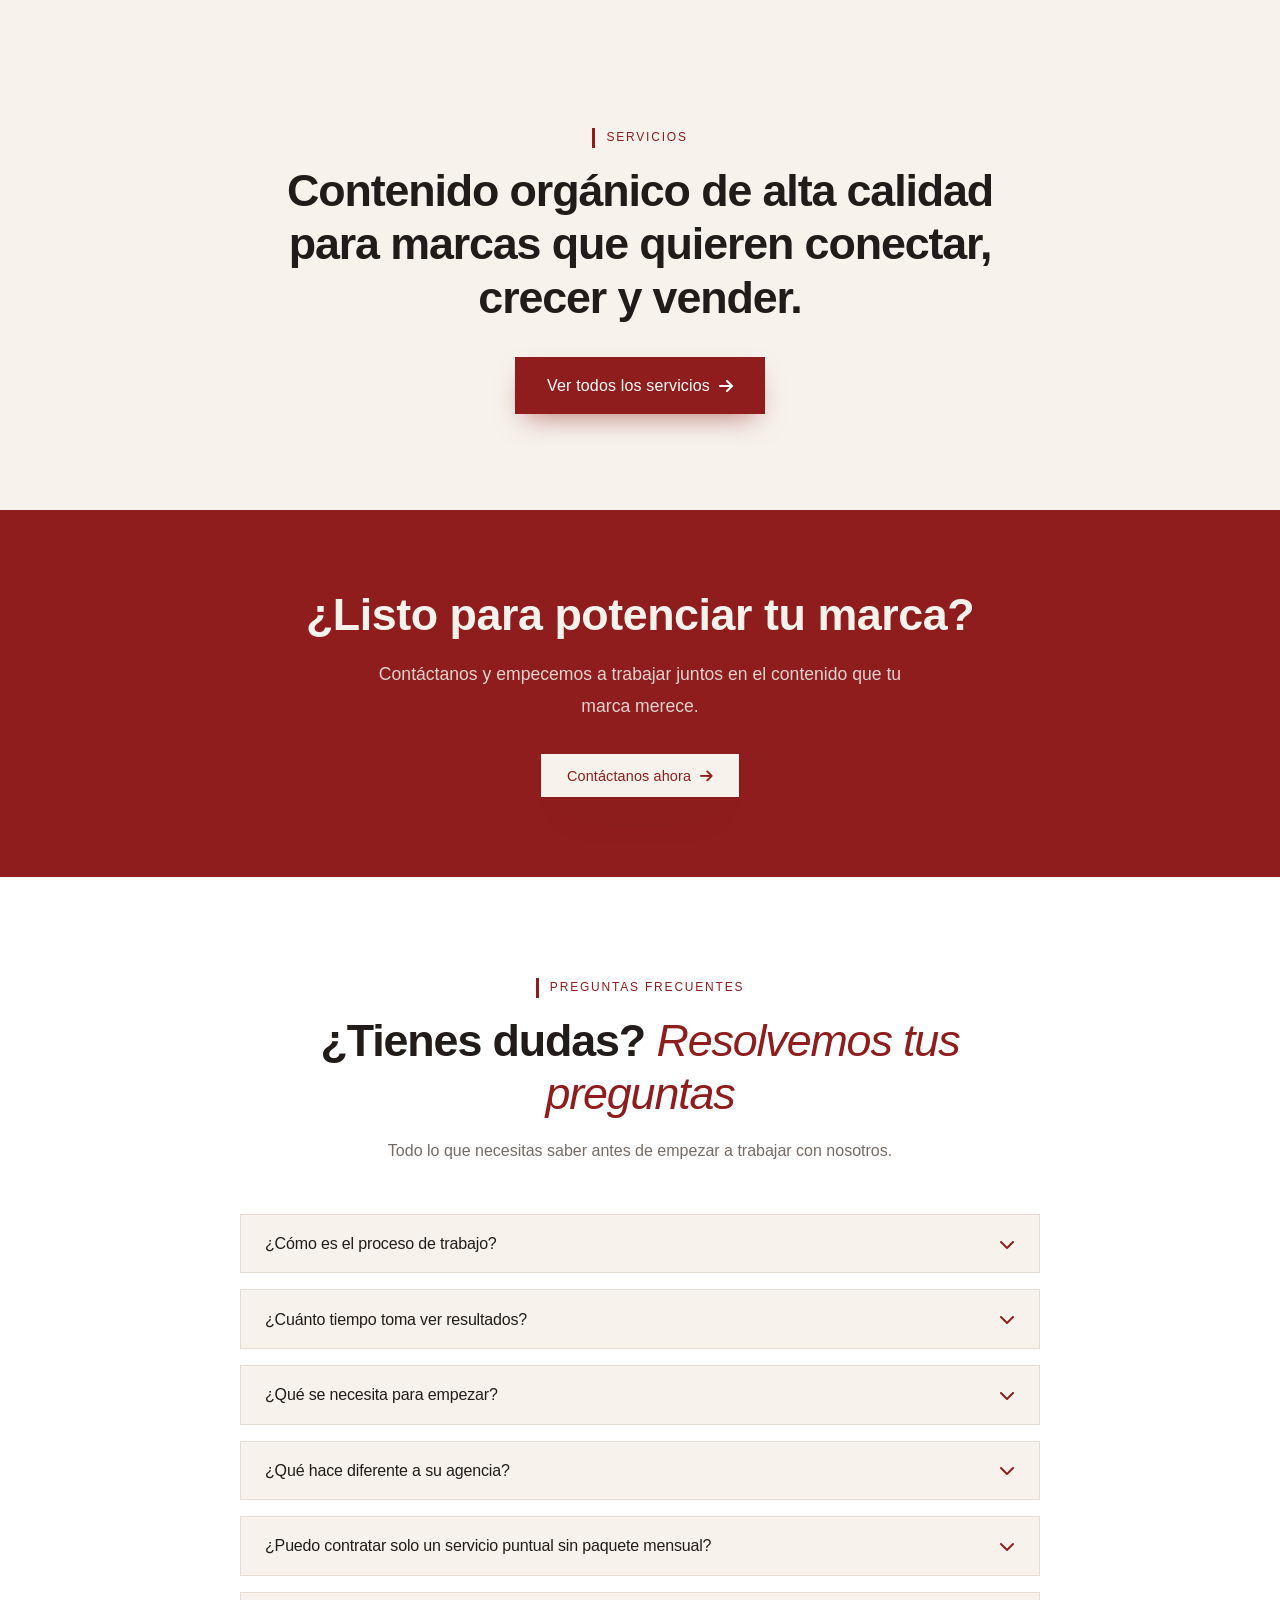
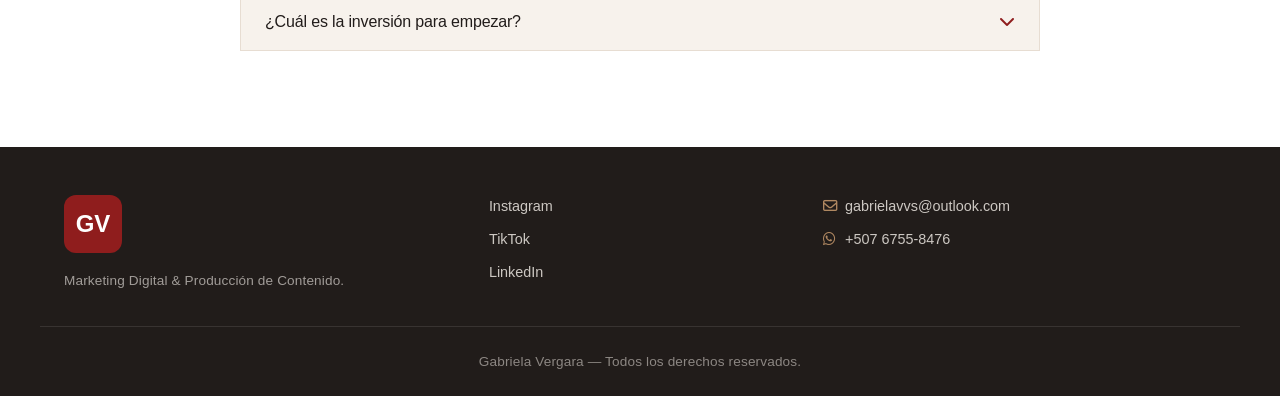
==== commit b18cd1ef: "cambio de faqs" ====
--- a/index.html
+++ b/index.html
@@ -65,11 +65,11 @@
                 </div>
                 <div class="floating-card card-1">
                     <i class="fab fa-instagram"></i>
-                    <div><strong>Contenido que conecta</strong><span>Reels · TikToks · Campañas</span></div>
+                    <div><strong>Estrategia de contenido</strong><span>Reels · TikToks · Fotografía</span></div>
                 </div>
                 <div class="floating-card card-2">
                     <i class="fas fa-chart-line"></i>
-                    <div><strong>Estrategia con resultados</strong><span>Más alcance, más clientes</span></div>
+                    <div><strong>Estrategia de contenido</strong><span>Estrategia de contenido</span></div>
                 </div>
                 <div class="hero-social">
                     <a href="https://www.instagram.com/gabrielavvs/?hl=es" target="_blank" rel="noopener" aria-label="Instagram"><i class="fab fa-instagram"></i></a>
@@ -143,29 +143,12 @@
         <div class="faqs-grid">
             <div class="faq-item reveal">
                 <div class="faq-question">
-                    <h3>¿Cómo funciona el proceso de producción de contenido?</h3>
-                    <i class="fas fa-chevron-down"></i>
-                </div>
-                <div class="faq-answer">
-                    <p>El proceso comienza con una reunión inicial para entender tu marca y objetivos. Luego planificamos la estrategia, desarrollamos guiones, realizamos la grabación, editamos el material y te entregamos el contenido listo para publicar. Todo el proceso dura entre 7 y 14 días dependiendo del plan elegido.</p>
-                </div>
-            </div>
-            <div class="faq-item reveal">
-                <div class="faq-question">
-                    <h3>¿Necesito tener experiencia previa en redes sociales?</h3>
-                    <i class="fas fa-chevron-down"></i>
-                </div>
-                <div class="faq-answer">
-                    <p>No es necesario. Nosotros nos encargamos de todo el proceso creativo y técnico. Solo necesitas tener claro los valores de tu marca y querer crecer en el mundo digital. Te guiamos paso a paso.</p>
-                </div>
-            </div>
-            <div class="faq-item reveal">
-                <div class="faq-question">
-                    <h3>¿Qué incluye el servicio de "Full service manos libres"?</h3>
-                    <i class="fas fa-chevron-down"></i>
-                </div>
-                <div class="faq-answer">
-                    <p>Incluye estrategia, guiones, grabación, edición, publicación, programación de contenido, gestión de comunidad y reporte mensual de métricas. Tú no abres la app para nada del contenido, nosotros lo gestionamos todo por ti.</p>
+                    <h3>¿Cómo es el proceso de trabajo?</h3>
+                    <i class="fas fa-chevron-down"></i>
+                </div>
+                <div class="faq-answer">
+                    <p>Comenzamos con una reunión o briefing para conocer tu marca, objetivos y necesidades. 
+                        A partir de ahí definimos la estrategia, planificamos el contenido y coordinamos la ejecución según el servicio contratado.</p>
                 </div>
             </div>
             <div class="faq-item reveal">
@@ -174,16 +157,37 @@
                     <i class="fas fa-chevron-down"></i>
                 </div>
                 <div class="faq-answer">
-                    <p>Los resultados comienzan a notarse a partir del primer mes con aumento de alcance e interacciones. Para ver un crecimiento significativo en seguidores y conversiones, recomendamos mantener la estrategia por al menos 3 meses.</p>
-                </div>
-            </div>
-            <div class="faq-item reveal">
-                <div class="faq-question">
-                    <h3>¿Trabajan con marcas de cualquier sector?</h3>
-                    <i class="fas fa-chevron-down"></i>
-                </div>
-                <div class="faq-answer">
-                    <p>Sí, trabajamos con marcas de diversos sectores: moda, gastronomía, tecnología, salud, belleza, automotriz, entre otros. Cada estrategia se adapta a las necesidades específicas de tu industria y audiencia.</p>
+                    <p>Los resultados dependen de cada marca, su punto de partida y la constancia en la estrategia. 
+                        El contenido orgánico es un proceso de construcción y posicionamiento que genera resultados de forma progresiva.</p>
+                </div>
+            </div>
+            <div class="faq-item reveal">
+                <div class="faq-question">
+                    <h3>¿Qué se necesita para empezar?</h3>
+                    <i class="fas fa-chevron-down"></i>
+                </div>
+                <div class="faq-answer">
+                    <p>Necesitamos conocer tu negocio, objetivos, productos o servicios y cualquier información relevante sobre tu marca. 
+                        Con eso podemos desarrollar una estrategia alineada a lo que buscas comunicar.p>
+                </div>
+            </div>
+            <div class="faq-item reveal">
+                <div class="faq-question">
+                    <h3>¿Qué hace diferente a su agencia?</h3>
+                    <i class="fas fa-chevron-down"></i>
+                </div>
+                <div class="faq-answer">
+                    <p>Trabajamos de forma cercana y personalizada, creando contenido estratégico adaptado a cada marca. 
+                        Nuestro enfoque combina creatividad, planificación y autenticidad para construir una presencia digital coherente y sostenible.</p>
+                </div>
+            </div>
+            <div class="faq-item reveal">
+                <div class="faq-question">
+                    <h3>¿Puedo contratar solo un servicio puntual sin paquete mensual?</h3>
+                    <i class="fas fa-chevron-down"></i>
+                </div>
+                <div class="faq-answer">
+                    <p>Sí. Puedes contratar servicios individuales como creación de contenido, edición de video, fotografía, diseño web o asesorías, sin necesidad de adquirir un plan mensual.</p>
                 </div>
             </div>
             <div class="faq-item reveal">
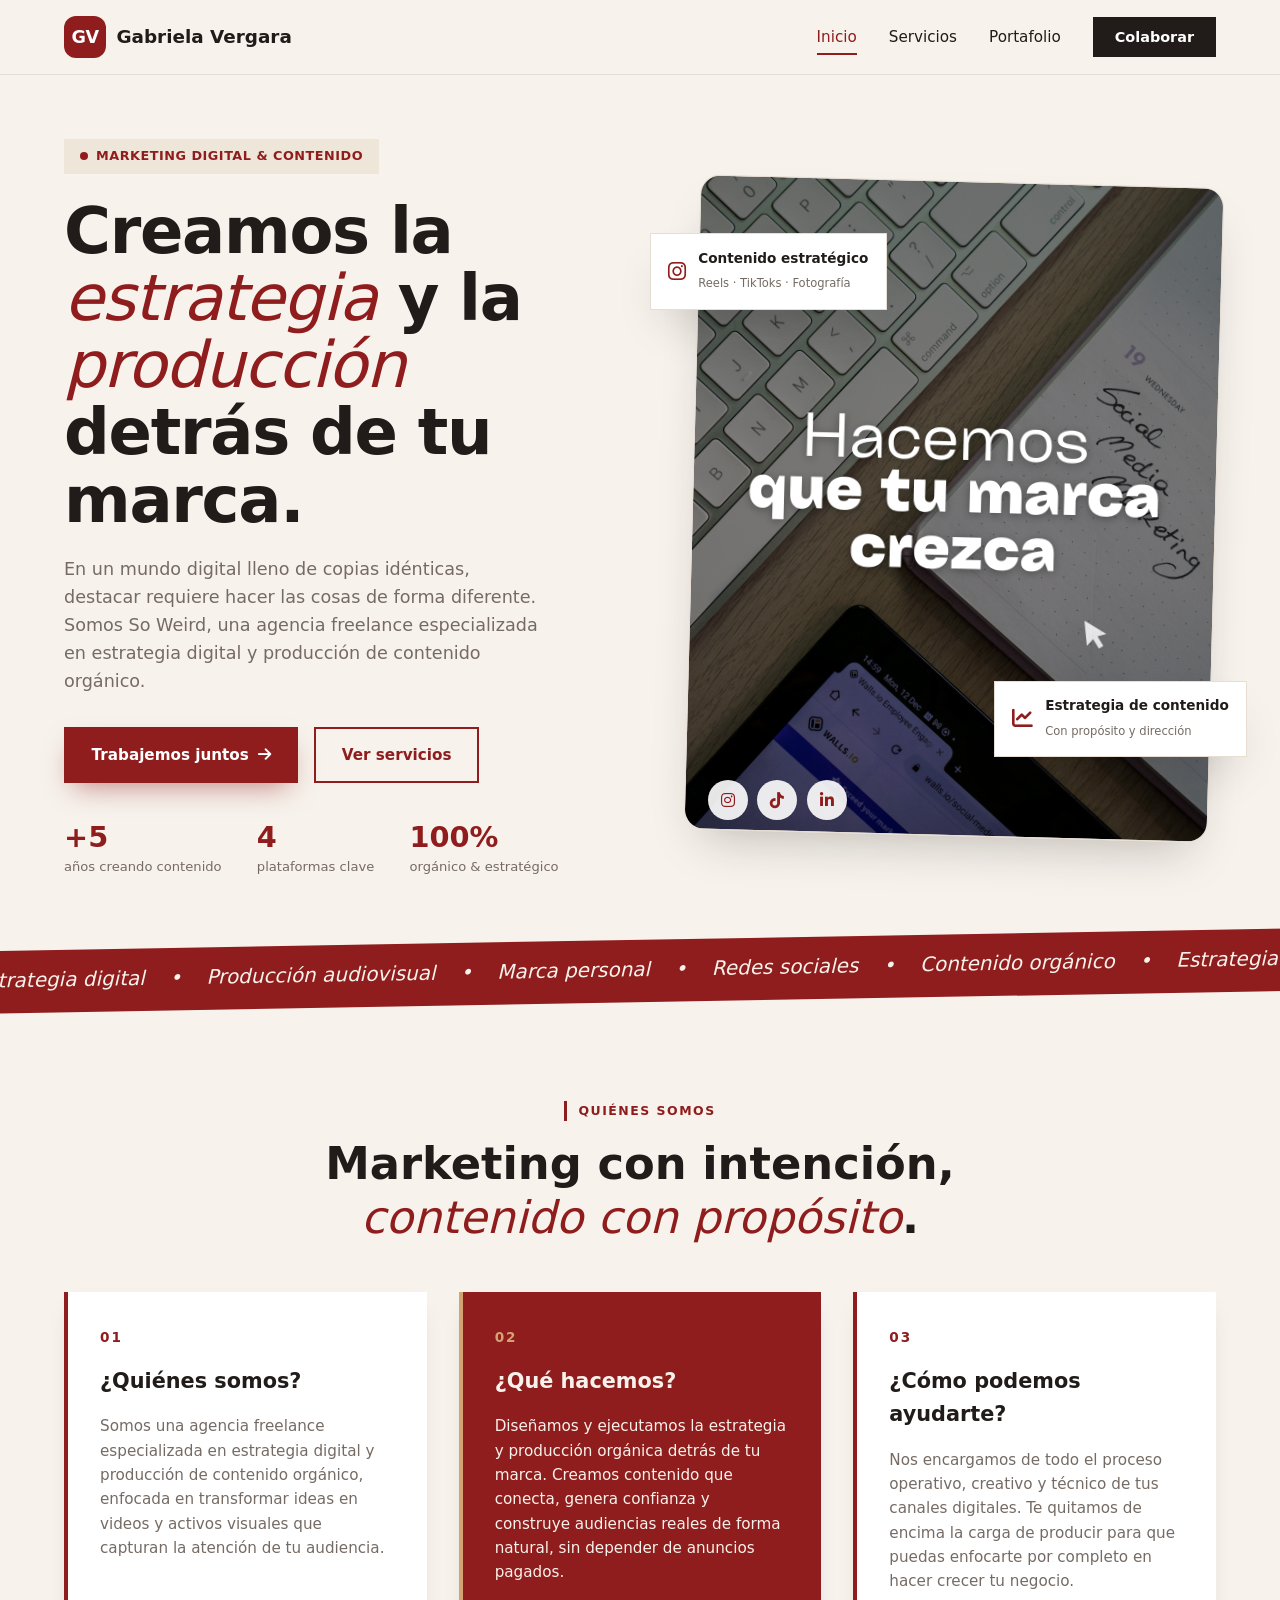
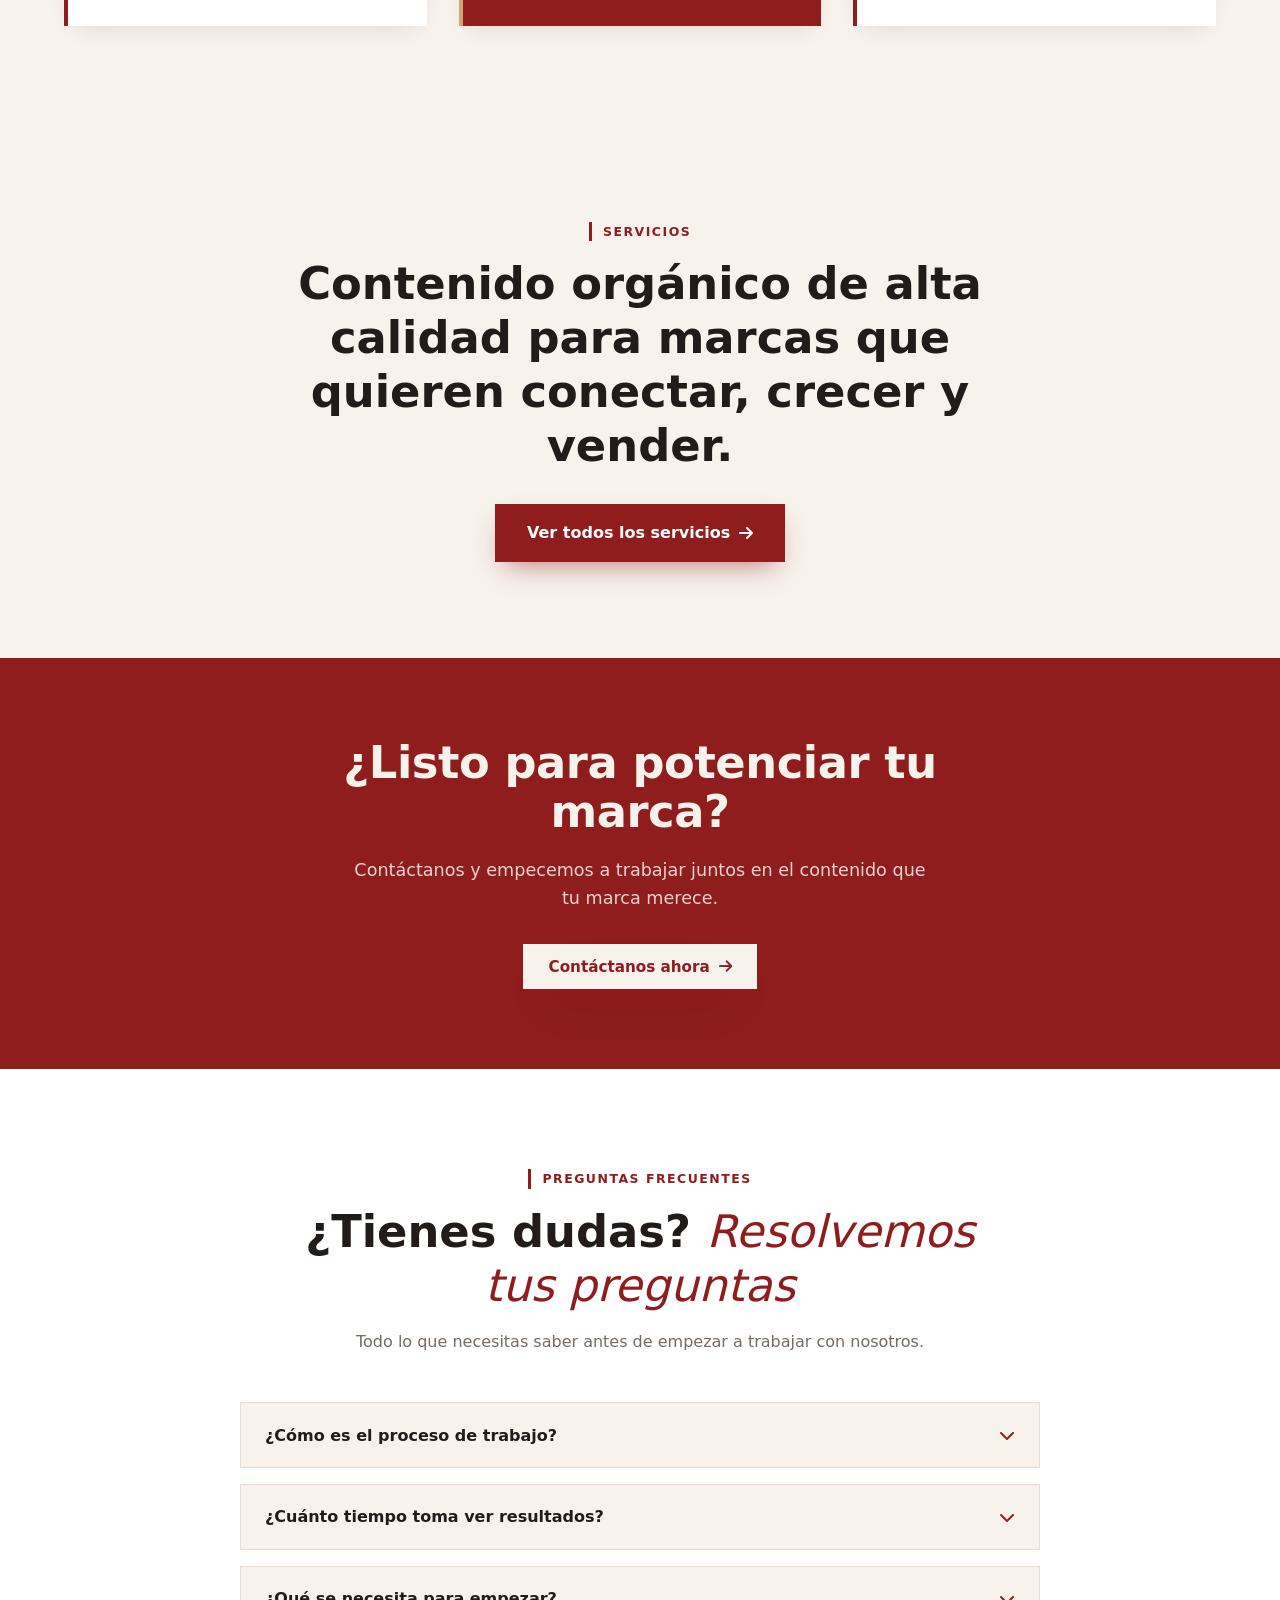
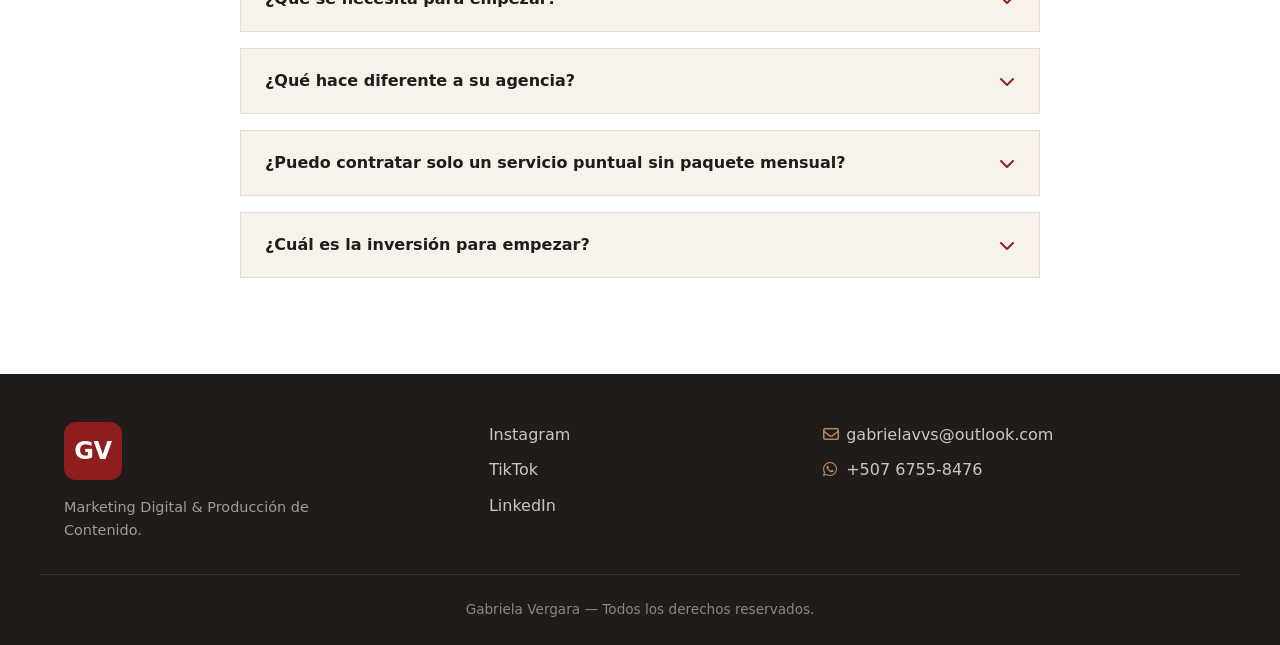
==== commit bb446646: "actuliazciones" ====
--- a/index.html
+++ b/index.html
@@ -65,11 +65,11 @@
                 </div>
                 <div class="floating-card card-1">
                     <i class="fab fa-instagram"></i>
-                    <div><strong>Estrategia de contenido</strong><span>Reels · TikToks · Fotografía</span></div>
+                    <div><strong>Contenido estratégico</strong><span>Reels · TikToks · Fotografía</span></div>
                 </div>
                 <div class="floating-card card-2">
                     <i class="fas fa-chart-line"></i>
-                    <div><strong>Estrategia de contenido</strong><span>Estrategia de contenido</span></div>
+                    <div><strong>Estrategia de contenido</strong><span>Con propósito y dirección</span></div>
                 </div>
                 <div class="hero-social">
                     <a href="https://www.instagram.com/gabrielavvs/?hl=es" target="_blank" rel="noopener" aria-label="Instagram"><i class="fab fa-instagram"></i></a>
--- a/styles.css
+++ b/styles.css
@@ -20,7 +20,8 @@
     --shadow-md: 0 24px 50px -20px rgba(33,28,26,0.28);
     --radius: 0px;
     --font-family: 'Poppins', system-ui, -apple-system, 'Segoe UI', Roboto, 'Helvetica Neue', sans-serif;
-   
+    --font-body: 'Poppins', system-ui, -apple-system, 'Segoe UI', Roboto, 'Helvetica Neue', sans-serif;
+    --font-display: 'Poppins', system-ui, -apple-system, 'Segoe UI', Roboto, 'Helvetica Neue', sans-serif;
 }
 
 html { scroll-behavior: smooth; }
@@ -250,7 +251,7 @@
 /* ============================================
    6. MÉTODOS
    ============================================ */
-.methods { padding: 6rem 0; background: var(--ink); color: var(--cream); border-radius: 40px; margin: 0 1rem; }
+.methods { padding: 6rem 0; background: var(--ink); color: var(--cream); width: 100%; margin: 0; border-radius: 0; }
 .methods-head { text-align: center; max-width: 640px; margin: 0 auto 3.5rem; }
 .methods-head h2 { color: var(--cream); }
 .methods-head p { color: rgba(247,242,236,.65); }
@@ -303,6 +304,51 @@
 .cta-inner h2 { color: var(--cream); position: relative; }
 .cta-inner p { color: rgba(247,242,236,.8); max-width: 36rem; margin: .8rem auto 2rem; position: relative; }
 .cta-inner .btn { position: relative; }
+
+/* ============================================
+   8.1 CTA FULL RED (BORDE A BORDE)
+   ============================================ */
+.cta-full-red {
+    background: var(--primary);
+    padding: 5rem 0;
+    margin: 0;
+    width: 100%;
+}
+
+.cta-inner-full {
+    text-align: center;
+    color: var(--cream);
+    max-width: 800px;
+    margin: 0 auto;
+    padding: 0 1.5rem;
+}
+
+.cta-inner-full h2 {
+    font-family: var(--font-display);
+    font-weight: 700;
+    font-size: clamp(1.9rem, 3.5vw, 2.8rem);
+    line-height: 1.1;
+    margin-bottom: 1.2rem;
+    color: var(--cream);
+}
+
+.cta-inner-full p {
+    color: rgba(247, 242, 236, 0.85);
+    max-width: 36rem;
+    margin: 0 auto 2rem;
+    font-size: 1.1rem;
+}
+
+.cta-inner-full .btn-light {
+    background: var(--cream);
+    color: var(--primary);
+    border: none;
+}
+
+.cta-inner-full .btn-light:hover {
+    background: var(--white);
+    transform: translateY(-3px);
+}
 
 /* ============================================
    9. FOOTER
@@ -341,7 +387,7 @@
    ============================================ */
 .page-hero { padding: 4rem 0 3rem; position: relative; overflow: hidden; }
 .page-hero .container { position: relative; z-index: 2; }
-.page-hero .social-row { display: flex; gap: .6rem; margin-bottom: 1.6rem; }
+.page-hero .social-row { display: flex; gap: .6rem; margin-bottom: 1.6rem; justify-content: center; }
 .page-hero .social-row a {
     width: 42px; height: 42px; display: grid; place-items: center;
     background: var(--white); color: var(--primary); border-radius: 50%;
@@ -426,10 +472,29 @@
 .portfolio-item {
     position: relative; border-radius: var(--radius); overflow: hidden; cursor: pointer;
     aspect-ratio: 4/5; box-shadow: var(--shadow-sm); border: 1px solid var(--border);
-    background: var(--cream-deep);
-}
-.portfolio-item img { width: 100%; height: 100%; object-fit: cover; display: block; transition: transform .5s ease; }
-.portfolio-item:hover img { transform: scale(1.06); }
+    background: #1a1a1a;
+}
+.portfolio-item img {
+    width: 100%; height: 100%; object-fit: cover; display: block; transition: transform .5s ease;
+}
+.portfolio-item video {
+    width: 100%; height: 100%; object-fit: cover; display: block; transition: transform .5s ease;
+    background: #1a1a1a;
+}
+/* Oculta los controles del video en el grid */
+.portfolio-item video::-webkit-media-controls { display: none !important; }
+.portfolio-item video::-webkit-media-controls-enclosure { display: none !important; }
+.portfolio-item video::-webkit-media-controls-panel { display: none !important; }
+.portfolio-item video::-webkit-media-controls-play-button { display: none !important; }
+.portfolio-item video::-webkit-media-controls-timeline { display: none !important; }
+.portfolio-item video::-webkit-media-controls-current-time-display { display: none !important; }
+.portfolio-item video::-webkit-media-controls-time-remaining-display { display: none !important; }
+.portfolio-item video::-webkit-media-controls-volume-slider { display: none !important; }
+.portfolio-item video::-webkit-media-controls-mute-button { display: none !important; }
+.portfolio-item video::-webkit-media-controls-fullscreen-button { display: none !important; }
+
+.portfolio-item:hover img,
+.portfolio-item:hover video { transform: scale(1.06); }
 .portfolio-item .item-overlay {
     position: absolute; inset: 0; display: flex; flex-direction: column; justify-content: flex-end;
     padding: 1.2rem; background: linear-gradient(to top, rgba(33,28,26,.78), transparent 55%);
@@ -440,6 +505,7 @@
 .portfolio-item .item-overlay .title { font-family: var(--font-display); color: var(--cream); font-size: 1.05rem; margin-top: .2rem; }
 .play-icon {
     position: absolute; inset: 0; display: grid; place-items: center; pointer-events: none;
+    z-index: 2;
 }
 .play-icon span {
     width: 60px; height: 60px; border-radius: 50%; background: rgba(247,242,236,.92); color: var(--primary);
@@ -448,768 +514,9 @@
 }
 .portfolio-item:hover .play-icon span { transform: scale(1.12); }
 
-/* Lightbox */
-.lightbox { display: none; position: fixed; inset: 0; z-index: 1100; background: rgba(20,16,15,.92); justify-content: center; align-items: center; padding: 2rem; }
-.lightbox.open { display: flex; animation: fadeIn .25s ease; }
-.lightbox-media { max-width: 90vw; max-height: 80vh; border-radius: 16px; overflow: hidden; box-shadow: var(--shadow-md); }
-.lightbox-media img { max-width: 90vw; max-height: 80vh; display: block; }
-.lightbox-caption { position: absolute; bottom: 1.5rem; left: 0; right: 0; text-align: center; color: var(--cream); font-family: var(--font-display); font-style: italic; font-size: 1.1rem; }
-.lightbox-close { position: absolute; top: 1.5rem; right: 2rem; background: none; border: none; color: var(--cream); font-size: 2.4rem; line-height: 1; cursor: pointer; transition: color .2s; }
-.lightbox-close:hover { color: var(--secondary); }
-.lightbox-nav { position: absolute; top: 50%; transform: translateY(-50%); width: 52px; height: 52px; border-radius: 50%; background: rgba(247,242,236,.12); color: var(--cream); border: none; cursor: pointer; font-size: 1.3rem; display: grid; place-items: center; transition: background .25s; }
-.lightbox-nav:hover { background: var(--primary); }
-.lightbox-prev { left: 1.5rem; }
-.lightbox-next { right: 1.5rem; }
-
-/* ============================================
-   15. RESPONSIVE
-   ============================================ */
-@media (max-width: 980px) {
-    .hero-grid { grid-template-columns: 1fr; gap: 4rem; }
-    .hero-visual { max-width: 440px; margin: 0 auto; width: 100%; }
-    .about-grid { grid-template-columns: 1fr; }
-    .methods-grid { grid-template-columns: 1fr; max-width: 460px; margin: 0 auto; }
-    .services-grid { grid-template-columns: repeat(2, 1fr); }
-    .footer-grid { grid-template-columns: 1fr; }
-    .plans-grid { grid-template-columns: 1fr; max-width: 460px; margin: 0 auto; }
-    .addons-grid { grid-template-columns: repeat(2, 1fr); }
-    .portfolio-grid { grid-template-columns: repeat(2, 1fr); }
-}
-
-@media (max-width: 800px) {
-    .menu-toggle { display: block; }
-    .nav-links {
-        position: fixed; top: 0; right: -100%; width: 75%; max-width: 320px; height: 100vh;
-        background: var(--cream); flex-direction: column; justify-content: center;
-        gap: 2rem; z-index: 95; transition: right .35s ease; box-shadow: -10px 0 30px rgba(0,0,0,.15);
-    }
-    .nav-links.active { right: 0; }
-    .nav-links a { font-size: 1.2rem; }
-}
-
-@media (max-width: 560px) {
-    .services-grid { grid-template-columns: 1fr; }
-    .card-1 { left: 0; top: 4%; }
-    .card-2 { right: 0; }
-    .floating-card { padding: .6rem .8rem; }
-    .hero-stats { gap: 1.5rem; }
-    .methods { margin: 0 .5rem; padding: 4rem 0; }
-    .addons-grid { grid-template-columns: 1fr; }
-    .portfolio-grid { grid-template-columns: 1fr; }
-    .lightbox-nav { width: 42px; height: 42px; }
-    .lightbox-prev { left: .5rem; }
-    .lightbox-next { right: .5rem; }
-}
-/* ============================================
-   16. CTA FULL RED (BORDE A BORDE)
-   ============================================ */
-.cta-full-red {
-    background: var(--primary);
-    padding: 5rem 0;
-    margin: 0;
-    width: 100%;
-}
-
-.cta-inner-full {
-    text-align: center;
-    color: var(--cream);
-    max-width: 800px;
-    margin: 0 auto;
-    padding: 0 1.5rem;
-}
-
-.cta-inner-full h2 {
-    font-family: var(--font-display);
-    font-weight: 700;
-    font-size: clamp(1.9rem, 3.5vw, 2.8rem);
-    line-height: 1.1;
-    margin-bottom: 1.2rem;
-    color: var(--cream);
-}
-
-.cta-inner-full p {
-    color: rgba(247, 242, 236, 0.85);
-    max-width: 36rem;
-    margin: 0 auto 2rem;
-    font-size: 1.1rem;
-}
-
-.cta-inner-full .btn-light {
-    background: var(--cream);
-    color: var(--primary);
-    border: none;
-}
-
-.cta-inner-full .btn-light:hover {
-    background: var(--white);
-    transform: translateY(-3px);
-}
-/* Íconos dentro de las tarjetas de métodos */
-.method-icon {
-    font-size: 2.2rem;
-    color: var(--secondary);
-    margin-bottom: 1rem;
-    display: inline-block;
-}
-/* ============================================
-   6. MÉTODOS - FULL WIDTH (BORDE A BORDE)
-   ============================================ */
-.methods {
-    padding: 6rem 0;
-    background: var(--ink);
-    color: var(--cream);
-    width: 100%;
-    margin: 0;
-    border-radius: 0;
-}/* ============================================
-   27. NOSOTROS REDISEÑADO
-   ============================================ */
-.about-new {
-    padding: 6rem 0;
-    background: var(--accent-beige);
-}
-
-.about-new-header {
-    text-align: center;
-    max-width: 700px;
-    margin: 0 auto 3rem;
-}
-
-.about-new-header .section-tag {
-    display: inline-block;
-    margin-bottom: 1rem;
-}
-
-.about-new-header h2 {
-    font-family: var(--font-display);
-    font-weight: 700;
-    font-size: clamp(1.9rem, 3.5vw, 2.8rem);
-    line-height: 1.2;
-    color: var(--ink);
-}
-
-.about-new-header h2 em {
-    color: var(--primary);
-    font-style: italic;
-    font-weight: 500;
-}
-
-.about-new-grid {
-    display: grid;
-    grid-template-columns: repeat(3, 1fr);
-    gap: 2rem;
-}
-
-.about-new-card {
-    background: var(--white);
-    border-left: 4px solid var(--primary);
-    padding: 2rem;
-    transition: transform 0.3s ease, box-shadow 0.3s ease;
-    box-shadow: var(--shadow-sm);
-}
-
-.about-new-card:hover {
-    transform: translateY(-6px);
-    box-shadow: var(--shadow-md);
-}
-
-.about-new-card.featured-about {
-    background: var(--primary);
-    border-left-color: var(--secondary);
-}
-
-.about-new-card.featured-about h3,
-.about-new-card.featured-about p {
-    color: var(--cream);
-}
-
-.about-new-card.featured-about .about-number {
-    color: var(--secondary);
-}
-
-.about-number {
-    display: inline-block;
-    font-family: var(--font-display);
-    font-size: 0.85rem;
-    font-weight: 700;
-    color: var(--primary);
-    margin-bottom: 1rem;
-    letter-spacing: 2px;
-}
-
-.about-new-card h3 {
-    font-family: var(--font-display);
-    font-size: 1.3rem;
-    font-weight: 700;
-    margin-bottom: 1rem;
-    color: var(--ink);
-}
-
-.about-new-card p {
-    color: var(--muted);
-    font-size: 0.95rem;
-    line-height: 1.6;
-}
-
-/* Responsive */
-@media (max-width: 900px) {
-    .about-new-grid {
-        grid-template-columns: 1fr;
-        max-width: 450px;
-        margin: 0 auto;
-    }
-}
-/* Estilos para videos en el portafolio */
-.portfolio-item video {
-    width: 100%;
-    height: 100%;
-    object-fit: cover;
-    display: block;
-    transition: transform .5s ease;
-}
-
-.portfolio-item:hover video {
-    transform: scale(1.06);
-}
-/* Estilos para videos en el portafolio */
-.portfolio-item video {
-    width: 100%;
-    height: 100%;
-    object-fit: cover;
-    display: block;
-    transition: transform .5s ease;
-}
-
-.portfolio-item:hover video {
-    transform: scale(1.06);
-}
-
-/* Asegurar que el poster se vea bien */
-.portfolio-item video::-webkit-media-controls {
-    display: none !important;
-}
-
-.portfolio-item video {
-    pointer-events: none;
-}
-/* ============================================
-   SERVICIOS CON FONDO CLARO
-   ============================================ */
-.methods-light {
-    padding: 6rem 0;
-    background: var(--cream);
-    color: var(--ink);
-    width: 100%;
-    margin: 0;
-}
-
-.methods-light .methods-head h2 {
-    color: var(--ink);
-}
-
-.methods-light .methods-head p {
-    color: var(--muted);
-}
-
-.methods-light .method-card {
-    background: var(--white);
-    border: 1px solid var(--border);
-}
-
-.methods-light .method-card h3 {
-    color: var(--ink);
-}
-
-.methods-light .method-card p {
-    color: var(--muted);
-}
-
-.methods-light .method-icon {
-    color: var(--primary);
-}
-
-.methods-light .method-cta {
-    color: var(--primary);
-}
-
-.methods-light .method-cta:hover {
-    color: var(--primary-dark);
-}
-
-.methods-light .method-card:hover {
-    background: var(--white);
-    border-color: var(--primary);
-}
-/* ============================================
-   SERVICIOS CTA SECTION (SOLO BOTÓN)
-   ============================================ */
-.services-cta-section {
-    padding: 6rem 0;
-    background: var(--cream);
-    text-align: center;
-}
-
-.services-cta-content {
-    max-width: 800px;
-    margin: 0 auto;
-}
-
-.services-cta-content .section-tag {
-    display: inline-block;
-    margin-bottom: 1rem;
-}
-
-.services-cta-content h2 {
-    font-family: var(--font-display);
-    font-weight: 700;
-    font-size: clamp(1.9rem, 3.5vw, 2.8rem);
-    line-height: 1.2;
-    margin-bottom: 2rem;
-    color: var(--ink);
-}
-
-.services-cta-content .btn-primary {
-    background: var(--primary);
-    color: var(--white);
-    border: none;
-    padding: 1rem 2rem;
-    font-size: 1rem;
-}
-
-.services-cta-content .btn-primary:hover {
-    background: var(--primary-dark);
-    transform: translateY(-3px);
-}
-/* ============================================
-   SERVICIOS MEJORADOS - TARJETAS MODERNAS
-   ============================================ */
-.services-enhanced {
-    padding: 4rem 0 6rem;
-    background: var(--cream);
-}
-
-.services-enhanced-grid {
-    display: grid;
-    grid-template-columns: repeat(3, 1fr);
-    gap: 2rem;
-}
-
-.service-card-enhanced {
-    background: var(--white);
-    padding: 2rem;
-    transition: all 0.4s ease;
-    border: 1px solid var(--border);
-    position: relative;
-    overflow: hidden;
-}
-
-.service-card-enhanced::before {
-    content: '';
-    position: absolute;
-    top: 0;
-    left: 0;
-    width: 100%;
-    height: 4px;
-    background: var(--primary);
-    transform: scaleX(0);
-    transform-origin: left;
-    transition: transform 0.4s ease;
-}
-
-.service-card-enhanced:hover::before {
-    transform: scaleX(1);
-}
-
-.service-card-enhanced:hover {
-    transform: translateY(-8px);
-    box-shadow: var(--shadow-md);
-    border-color: transparent;
-}
-
-.service-icon-wrapper {
-    width: 70px;
-    height: 70px;
-    background: var(--cream-deep);
-    display: flex;
-    align-items: center;
-    justify-content: center;
-    margin-bottom: 1.5rem;
-    transition: all 0.3s ease;
-}
-
-.service-card-enhanced:hover .service-icon-wrapper {
-    background: var(--primary);
-}
-
-.service-icon-wrapper i {
-    font-size: 2rem;
-    color: var(--primary);
-    transition: all 0.3s ease;
-}
-
-.service-card-enhanced:hover .service-icon-wrapper i {
-    color: var(--white);
-}
-
-.service-card-enhanced h3 {
-    font-family: var(--font-display);
-    font-size: 1.3rem;
-    font-weight: 700;
-    margin-bottom: 1rem;
-    color: var(--ink);
-}
-
-.service-card-enhanced p {
-    color: var(--muted);
-    font-size: 0.9rem;
-    line-height: 1.6;
-    margin-bottom: 1.5rem;
-}
-
-.btn-service-enhanced {
-    background: transparent;
-    border: 2px solid var(--primary);
-    padding: 0.7rem 1.5rem;
-    font-weight: 600;
-    font-size: 0.85rem;
-    color: var(--primary);
-    cursor: pointer;
-    transition: all 0.3s ease;
-    display: inline-flex;
-    align-items: center;
-    gap: 0.5rem;
-}
-
-.btn-service-enhanced:hover {
-    background: var(--primary);
-    color: var(--white);
-    gap: 0.8rem;
-}
-
-/* Responsive */
-@media (max-width: 980px) {
-    .services-enhanced-grid {
-        grid-template-columns: repeat(2, 1fr);
-    }
-}
-
-@media (max-width: 560px) {
-    .services-enhanced-grid {
-        grid-template-columns: 1fr;
-    }
-}
-/* ============================================
-   FAQS - PREGUNTAS FRECUENTES
-   ============================================ */
-.faqs-section {
-    padding: 6rem 0;
-    background: var(--white);
-}
-
-.faqs-header {
-    text-align: center;
-    max-width: 700px;
-    margin: 0 auto 3rem;
-}
-
-.faqs-header .section-tag {
-    display: inline-block;
-    margin-bottom: 1rem;
-}
-
-.faqs-header h2 {
-    font-family: var(--font-display);
-    font-weight: 700;
-    font-size: clamp(1.9rem, 3.5vw, 2.8rem);
-    line-height: 1.2;
-    margin-bottom: 1rem;
-    color: var(--ink);
-}
-
-.faqs-header h2 em {
-    color: var(--primary);
-    font-style: italic;
-    font-weight: 500;
-}
-
-.faqs-header p {
-    color: var(--muted);
-    font-size: 1rem;
-}
-
-.faqs-grid {
-    max-width: 800px;
-    margin: 0 auto;
-    display: flex;
-    flex-direction: column;
-    gap: 1rem;
-}
-
-.faq-item {
-    background: var(--cream);
-    border: 1px solid var(--border);
-    border-radius: 0;
-    overflow: hidden;
-    transition: all 0.3s ease;
-}
-
-.faq-item:hover {
-    border-color: var(--primary);
-}
-
-.faq-question {
-    display: flex;
-    justify-content: space-between;
-    align-items: center;
-    padding: 1.2rem 1.5rem;
-    cursor: pointer;
-    transition: background 0.3s ease;
-}
-
-.faq-question h3 {
-    font-family: var(--font-display);
-    font-size: 1rem;
-    font-weight: 600;
-    color: var(--ink);
-    margin: 0;
-    flex: 1;
-}
-
-.faq-question i {
-    color: var(--primary);
-    font-size: 1rem;
-    transition: transform 0.3s ease;
-}
-
-.faq-item.active .faq-question i {
-    transform: rotate(180deg);
-}
-
-.faq-answer {
-    max-height: 0;
-    padding: 0 1.5rem;
-    overflow: hidden;
-    transition: all 0.3s ease;
-}
-
-.faq-item.active .faq-answer {
-    max-height: 200px;
-    padding: 0 1.5rem 1.2rem 1.5rem;
-}
-
-.faq-answer p {
-    color: var(--muted);
-    font-size: 0.9rem;
-    line-height: 1.6;
-    margin: 0;
-}
-
-/* Responsive */
-@media (max-width: 768px) {
-    .faqs-grid {
-        margin: 0 1rem;
-    }
-    
-    .faq-question h3 {
-        font-size: 0.9rem;
-        padding-right: 1rem;
-    }
-}
-/* ============================================
-   MENSAJE DE INTEGRACIÓN
-   ============================================ */
-.integration-message {
-    padding: 4rem 0;
-    background: var(--cream-deep);
-    text-align: center;
-}
-
-.integration-content {
-    max-width: 800px;
-    margin: 0 auto;
-    padding: 2rem;
-    background: var(--white);
-    border-left: 4px solid var(--primary);
-    box-shadow: var(--shadow-sm);
-    transition: all 0.3s ease;
-}
-
-.integration-content:hover {
-    transform: translateY(-5px);
-    box-shadow: var(--shadow-md);
-}
-
-.integration-content i {
-    font-size: 2.5rem;
-    color: var(--primary);
-    margin-bottom: 1rem;
-    display: inline-block;
-}
-
-.integration-content p {
-    font-size: 1.1rem;
-    line-height: 1.6;
-    color: var(--ink);
-    margin: 0;
-}
-
-/* Responsive */
-@media (max-width: 768px) {
-    .integration-message {
-        padding: 3rem 0;
-    }
-    
-    .integration-content {
-        padding: 1.5rem;
-        margin: 0 1rem;
-    }
-    
-    .integration-content p {
-        font-size: 1rem;
-    }
-}
-.hero-content-wrapper {
-    display: flex;
-    gap: 60px;
-    align-items: flex-start;
-    margin-top: 20px;
-}
-
-.hero-left {
-    flex: 1;
-}
-
-.hero-right {
-    flex: 1;
-}
-
-.hero-right .lead {
-    font-size: 1.1rem;
-    line-height: 1.8;
-    margin: 0;
-}
-
-/* Responsive */
-@media (max-width: 768px) {
-    .hero-content-wrapper {
-        flex-direction: column;
-        gap: 20px;
-    }
-}
-.social-row {
-            display: flex;
-            justify-content: center;
-            align-items: center;
-            gap: 20px;
-            margin-bottom: 20px;
-        }
-
-        .social-row a {
-            display: inline-flex;
-            align-items: center;
-            justify-content: center;
-            width: 45px;
-            height: 45px;
-            border-radius: 50%;
-            background: rgba(0, 0, 0, 0.05);
-            color: #333;
-            text-decoration: none;
-            transition: all 0.3s ease;
-            font-size: 20px;
-            border: 1px solid rgba(0, 0, 0, 0.1);
-        }
-
-        .social-row a:hover {
-            background: #e63946;
-            color: #fff;
-            transform: translateY(-3px);
-            border-color: #e63946;
-        }
-
-        @media (max-width: 768px) {
-            .social-row a {
-                width: 40px;
-                height: 40px;
-                font-size: 16px;
-            }
-        }
-
-/* ESTILOS PARA EL SLIDER DE IMÁGENES */
-        .hero-img-frame {
-            position: relative;
-            width: 100%;
-            height: 100%;
-            overflow: hidden;
-            border-radius: 20px;
-        }
-
-        .hero-slider {
-            position: relative;
-            width: 100%;
-            height: 100%;
-            min-height: 400px;
-        }
-
-        .hero-slide {
-            position: absolute;
-            top: 0;
-            left: 0;
-            width: 100%;
-            height: 100%;
-            opacity: 0;
-            transition: opacity 1.5s ease-in-out;
-            object-fit: cover;
-            border-radius: 20px;
-        }
-
-        .hero-slide.active {
-            opacity: 1;
-        }
-
-        .hero-slide img {
-            width: 100%;
-            height: 100%;
-            object-fit: cover;
-            border-radius: 20px;
-        }
-
-        /* Indicadores del slider */
-        .slider-dots {
-            position: absolute;
-            bottom: 20px;
-            left: 50%;
-            transform: translateX(-50%);
-            display: flex;
-            gap: 10px;
-            z-index: 10;
-        }
-
-        .slider-dot {
-            width: 12px;
-            height: 12px;
-            border-radius: 50%;
-            background: rgba(255, 255, 255, 0.5);
-            cursor: pointer;
-            transition: all 0.3s ease;
-            border: 2px solid transparent;
-        }
-
-        .slider-dot.active {
-            background: #e63946;
-            border-color: #fff;
-            transform: scale(1.2);
-        }
-
-        .slider-dot:hover {
-            background: #e63946;
-        }
-
-        @media (max-width: 768px) {
-            .hero-slider {
-                min-height: 300px;
-            }
-        }
-        /* ============== LIGHTBOX / MODAL DE IMÁGENES ============== */
+/* ============================================
+   LIGHTBOX CORREGIDA Y UNIFICADA
+   ============================================ */
 .lightbox {
     display: none;
     position: fixed;
@@ -1225,7 +532,7 @@
 }
 
 .lightbox.active {
-    display: flex;
+    display: flex !important;
 }
 
 .lightbox-content {
@@ -1240,7 +547,7 @@
 .lightbox-content img,
 .lightbox-content video {
     max-width: 100%;
-    max-height: 90vh;
+    max-height: 85vh;
     object-fit: contain;
     border-radius: 12px;
     box-shadow: 0 20px 60px rgba(0, 0, 0, 0.5);
@@ -1314,468 +621,626 @@
     max-width: 80%;
 }
 
-/* Responsive */
-@media (max-width: 768px) {
-    .lightbox {
-        padding: 20px;
-    }
-    
-    .lightbox-close {
-        top: 20px;
-        right: 20px;
-        font-size: 35px;
-    }
-    
-    .lightbox-nav {
-        width: 45px;
-        height: 45px;
-        font-size: 18px;
-    }
-    
-    .lightbox-prev {
-        left: 15px;
-    }
-    
-    .lightbox-next {
-        right: 15px;
-    }
-    
-    .lightbox-caption {
-        bottom: 30px;
-        font-size: 14px;
-        padding: 10px 20px;
-        max-width: 90%;
-    }
-}
-/* ============================================
-   LIGHTBOX / MODAL DE IMÁGENES
-   ============================================ */
-.lightbox {
-    display: none;
-    position: fixed;
+/* ============================================
+   NOSOTROS REDISEÑADO
+   ============================================ */
+.about-new {
+    padding: 6rem 0;
+    background: var(--cream);
+}
+
+.about-new-header {
+    text-align: center;
+    max-width: 700px;
+    margin: 0 auto 3rem;
+}
+
+.about-new-header .section-tag {
+    display: inline-block;
+    margin-bottom: 1rem;
+}
+
+.about-new-header h2 {
+    font-family: var(--font-display);
+    font-weight: 700;
+    font-size: clamp(1.9rem, 3.5vw, 2.8rem);
+    line-height: 1.2;
+    color: var(--ink);
+}
+
+.about-new-header h2 em {
+    color: var(--primary);
+    font-style: italic;
+    font-weight: 500;
+}
+
+.about-new-grid {
+    display: grid;
+    grid-template-columns: repeat(3, 1fr);
+    gap: 2rem;
+}
+
+.about-new-card {
+    background: var(--white);
+    border-left: 4px solid var(--primary);
+    padding: 2rem;
+    transition: transform 0.3s ease, box-shadow 0.3s ease;
+    box-shadow: var(--shadow-sm);
+}
+
+.about-new-card:hover {
+    transform: translateY(-6px);
+    box-shadow: var(--shadow-md);
+}
+
+.about-new-card.featured-about {
+    background: var(--primary);
+    border-left-color: var(--secondary);
+}
+
+.about-new-card.featured-about h3,
+.about-new-card.featured-about p {
+    color: var(--cream);
+}
+
+.about-new-card.featured-about .about-number {
+    color: var(--secondary);
+}
+
+.about-number {
+    display: inline-block;
+    font-family: var(--font-display);
+    font-size: 0.85rem;
+    font-weight: 700;
+    color: var(--primary);
+    margin-bottom: 1rem;
+    letter-spacing: 2px;
+}
+
+.about-new-card h3 {
+    font-family: var(--font-display);
+    font-size: 1.3rem;
+    font-weight: 700;
+    margin-bottom: 1rem;
+    color: var(--ink);
+}
+
+.about-new-card p {
+    color: var(--muted);
+    font-size: 0.95rem;
+    line-height: 1.6;
+}
+
+/* ============================================
+   SERVICIOS CON FONDO CLARO
+   ============================================ */
+.methods-light {
+    padding: 6rem 0;
+    background: var(--cream);
+    color: var(--ink);
+    width: 100%;
+    margin: 0;
+}
+
+.methods-light .methods-head h2 {
+    color: var(--ink);
+}
+
+.methods-light .methods-head p {
+    color: var(--muted);
+}
+
+.methods-light .method-card {
+    background: var(--white);
+    border: 1px solid var(--border);
+}
+
+.methods-light .method-card h3 {
+    color: var(--ink);
+}
+
+.methods-light .method-card p {
+    color: var(--muted);
+}
+
+.methods-light .method-icon {
+    color: var(--primary);
+}
+
+.methods-light .method-cta {
+    color: var(--primary);
+}
+
+.methods-light .method-cta:hover {
+    color: var(--primary-dark);
+}
+
+.methods-light .method-card:hover {
+    background: var(--white);
+    border-color: var(--primary);
+}
+
+/* ============================================
+   SERVICIOS CTA SECTION (SOLO BOTÓN)
+   ============================================ */
+.services-cta-section {
+    padding: 6rem 0;
+    background: var(--cream);
+    text-align: center;
+}
+
+.services-cta-content {
+    max-width: 800px;
+    margin: 0 auto;
+}
+
+.services-cta-content .section-tag {
+    display: inline-block;
+    margin-bottom: 1rem;
+}
+
+.services-cta-content h2 {
+    font-family: var(--font-display);
+    font-weight: 700;
+    font-size: clamp(1.9rem, 3.5vw, 2.8rem);
+    line-height: 1.2;
+    margin-bottom: 2rem;
+    color: var(--ink);
+}
+
+.services-cta-content .btn-primary {
+    background: var(--primary);
+    color: var(--white);
+    border: none;
+    padding: 1rem 2rem;
+    font-size: 1rem;
+}
+
+.services-cta-content .btn-primary:hover {
+    background: var(--primary-dark);
+    transform: translateY(-3px);
+}
+
+/* ============================================
+   SERVICIOS MEJORADOS - TARJETAS MODERNAS
+   ============================================ */
+.services-enhanced {
+    padding: 4rem 0 6rem;
+    background: var(--cream);
+}
+
+.services-enhanced-grid {
+    display: grid;
+    grid-template-columns: repeat(3, 1fr);
+    gap: 2rem;
+}
+
+.service-card-enhanced {
+    background: var(--white);
+    padding: 2rem;
+    transition: all 0.4s ease;
+    border: 1px solid var(--border);
+    position: relative;
+    overflow: hidden;
+}
+
+.service-card-enhanced::before {
+    content: '';
+    position: absolute;
+    top: 0;
+    left: 0;
+    width: 100%;
+    height: 4px;
+    background: var(--primary);
+    transform: scaleX(0);
+    transform-origin: left;
+    transition: transform 0.4s ease;
+}
+
+.service-card-enhanced:hover::before {
+    transform: scaleX(1);
+}
+
+.service-card-enhanced:hover {
+    transform: translateY(-8px);
+    box-shadow: var(--shadow-md);
+    border-color: transparent;
+}
+
+.service-icon-wrapper {
+    width: 70px;
+    height: 70px;
+    background: var(--cream-deep);
+    display: flex;
+    align-items: center;
+    justify-content: center;
+    margin-bottom: 1.5rem;
+    transition: all 0.3s ease;
+}
+
+.service-card-enhanced:hover .service-icon-wrapper {
+    background: var(--primary);
+}
+
+.service-icon-wrapper i {
+    font-size: 2rem;
+    color: var(--primary);
+    transition: all 0.3s ease;
+}
+
+.service-card-enhanced:hover .service-icon-wrapper i {
+    color: var(--white);
+}
+
+.service-card-enhanced h3 {
+    font-family: var(--font-display);
+    font-size: 1.3rem;
+    font-weight: 700;
+    margin-bottom: 1rem;
+    color: var(--ink);
+}
+
+.service-card-enhanced p {
+    color: var(--muted);
+    font-size: 0.9rem;
+    line-height: 1.6;
+    margin-bottom: 1.5rem;
+}
+
+.btn-service-enhanced {
+    background: transparent;
+    border: 2px solid var(--primary);
+    padding: 0.7rem 1.5rem;
+    font-weight: 600;
+    font-size: 0.85rem;
+    color: var(--primary);
+    cursor: pointer;
+    transition: all 0.3s ease;
+    display: inline-flex;
+    align-items: center;
+    gap: 0.5rem;
+}
+
+.btn-service-enhanced:hover {
+    background: var(--primary);
+    color: var(--white);
+    gap: 0.8rem;
+}
+
+/* ============================================
+   FAQS - PREGUNTAS FRECUENTES
+   ============================================ */
+.faqs-section {
+    padding: 6rem 0;
+    background: var(--white);
+}
+
+.faqs-header {
+    text-align: center;
+    max-width: 700px;
+    margin: 0 auto 3rem;
+}
+
+.faqs-header .section-tag {
+    display: inline-block;
+    margin-bottom: 1rem;
+}
+
+.faqs-header h2 {
+    font-family: var(--font-display);
+    font-weight: 700;
+    font-size: clamp(1.9rem, 3.5vw, 2.8rem);
+    line-height: 1.2;
+    margin-bottom: 1rem;
+    color: var(--ink);
+}
+
+.faqs-header h2 em {
+    color: var(--primary);
+    font-style: italic;
+    font-weight: 500;
+}
+
+.faqs-header p {
+    color: var(--muted);
+    font-size: 1rem;
+}
+
+.faqs-grid {
+    max-width: 800px;
+    margin: 0 auto;
+    display: flex;
+    flex-direction: column;
+    gap: 1rem;
+}
+
+.faq-item {
+    background: var(--cream);
+    border: 1px solid var(--border);
+    border-radius: 0;
+    overflow: hidden;
+    transition: all 0.3s ease;
+}
+
+.faq-item:hover {
+    border-color: var(--primary);
+}
+
+.faq-question {
+    display: flex;
+    justify-content: space-between;
+    align-items: center;
+    padding: 1.2rem 1.5rem;
+    cursor: pointer;
+    transition: background 0.3s ease;
+}
+
+.faq-question h3 {
+    font-family: var(--font-display);
+    font-size: 1rem;
+    font-weight: 600;
+    color: var(--ink);
+    margin: 0;
+    flex: 1;
+}
+
+.faq-question i {
+    color: var(--primary);
+    font-size: 1rem;
+    transition: transform 0.3s ease;
+}
+
+.faq-item.active .faq-question i {
+    transform: rotate(180deg);
+}
+
+.faq-answer {
+    max-height: 0;
+    padding: 0 1.5rem;
+    overflow: hidden;
+    transition: all 0.3s ease;
+}
+
+.faq-item.active .faq-answer {
+    max-height: 200px;
+    padding: 0 1.5rem 1.2rem 1.5rem;
+}
+
+.faq-answer p {
+    color: var(--muted);
+    font-size: 0.9rem;
+    line-height: 1.6;
+    margin: 0;
+}
+
+/* ============================================
+   MENSAJE DE INTEGRACIÓN
+   ============================================ */
+.integration-message {
+    padding: 4rem 0;
+    background: var(--cream-deep);
+    text-align: center;
+}
+
+.integration-content {
+    max-width: 800px;
+    margin: 0 auto;
+    padding: 2rem;
+    background: var(--white);
+    border-left: 4px solid var(--primary);
+    box-shadow: var(--shadow-sm);
+    transition: all 0.3s ease;
+}
+
+.integration-content:hover {
+    transform: translateY(-5px);
+    box-shadow: var(--shadow-md);
+}
+
+.integration-content i {
+    font-size: 2.5rem;
+    color: var(--primary);
+    margin-bottom: 1rem;
+    display: inline-block;
+}
+
+.integration-content p {
+    font-size: 1.1rem;
+    line-height: 1.6;
+    color: var(--ink);
+    margin: 0;
+}
+
+/* ============================================
+   HERO CONTENT WRAPPER
+   ============================================ */
+.hero-content-wrapper {
+    display: flex;
+    gap: 60px;
+    align-items: flex-start;
+    margin-top: 20px;
+}
+
+.hero-left {
+    flex: 1;
+}
+
+.hero-right {
+    flex: 1;
+}
+
+.hero-right .lead {
+    font-size: 1.1rem;
+    line-height: 1.8;
+    margin: 0;
+}
+
+/* ============================================
+   SOCIAL ROW CENTRADO
+   ============================================ */
+.social-row {
+    display: flex;
+    justify-content: center;
+    align-items: center;
+    gap: 20px;
+    margin-bottom: 20px;
+}
+
+.social-row a {
+    display: inline-flex;
+    align-items: center;
+    justify-content: center;
+    width: 45px;
+    height: 45px;
+    border-radius: 50%;
+    background: rgba(0, 0, 0, 0.05);
+    color: #333;
+    text-decoration: none;
+    transition: all 0.3s ease;
+    font-size: 20px;
+    border: 1px solid rgba(0, 0, 0, 0.1);
+}
+
+.social-row a:hover {
+    background: #e63946;
+    color: #fff;
+    transform: translateY(-3px);
+    border-color: #e63946;
+}
+
+/* ============================================
+   SLIDER DE IMÁGENES
+   ============================================ */
+.hero-img-frame {
+    position: relative;
+    width: 100%;
+    height: 100%;
+    overflow: hidden;
+    border-radius: 20px;
+}
+
+.hero-slider {
+    position: relative;
+    width: 100%;
+    height: 100%;
+    min-height: 400px;
+}
+
+.hero-slide {
+    position: absolute;
     top: 0;
     left: 0;
     width: 100%;
     height: 100%;
-    background: rgba(0, 0, 0, 0.92);
-    z-index: 9999;
-    justify-content: center;
-    align-items: center;
-    padding: 40px;
-}
-
-.lightbox.active {
-    display: flex;
-}
-
-.lightbox-content {
-    position: relative;
-    max-width: 90%;
-    max-height: 90%;
-    display: flex;
-    justify-content: center;
-    align-items: center;
-}
-
-.lightbox-content img,
-.lightbox-content video {
-    max-width: 100%;
-    max-height: 90vh;
-    object-fit: contain;
-    border-radius: 12px;
-    box-shadow: 0 20px 60px rgba(0, 0, 0, 0.5);
-}
-
-.lightbox-close {
-    position: fixed;
-    top: 30px;
-    right: 40px;
-    background: none;
-    border: none;
-    color: #fff;
-    font-size: 45px;
-    cursor: pointer;
-    z-index: 10000;
-    transition: transform 0.3s ease;
-    line-height: 1;
-}
-
-.lightbox-close:hover {
-    transform: rotate(90deg);
-}
-
-.lightbox-nav {
-    position: fixed;
-    top: 50%;
-    transform: translateY(-50%);
-    background: rgba(255, 255, 255, 0.15);
-    backdrop-filter: blur(8px);
-    border: none;
-    color: #fff;
-    width: 55px;
-    height: 55px;
-    border-radius: 50%;
-    font-size: 22px;
-    cursor: pointer;
-    z-index: 10000;
-    transition: all 0.3s ease;
-    display: flex;
-    align-items: center;
-    justify-content: center;
-}
-
-.lightbox-nav:hover {
-    background: rgba(255, 255, 255, 0.3);
-    transform: translateY(-50%) scale(1.05);
-}
-
-.lightbox-prev {
-    left: 30px;
-}
-
-.lightbox-next {
-    right: 30px;
-}
-
-.lightbox-caption {
-    position: fixed;
-    bottom: 50px;
-    left: 50%;
-    transform: translateX(-50%);
-    color: #fff;
-    font-size: 18px;
-    font-weight: 400;
-    text-align: center;
-    background: rgba(0, 0, 0, 0.6);
-    padding: 12px 30px;
-    border-radius: 30px;
-    backdrop-filter: blur(4px);
-    z-index: 10000;
-    max-width: 80%;
-}
-
-/* Responsive */
-@media (max-width: 768px) {
-    .lightbox {
-        padding: 20px;
-    }
-    .lightbox-close {
-        top: 20px;
-        right: 20px;
-        font-size: 35px;
-    }
-    .lightbox-nav {
-        width: 45px;
-        height: 45px;
-        font-size: 18px;
-    }
-    .lightbox-prev {
-        left: 15px;
-    }
-    .lightbox-next {
-        right: 15px;
-    }
-    .lightbox-caption {
-        bottom: 30px;
-        font-size: 14px;
-        padding: 10px 20px;
-        max-width: 90%;
-    }
-}
-/* ============================================
-   TIPOGRAFÍA POPPINS - SOLO LETRAS
-   ============================================ */
-
-/* Fuentes base */
-body {
-    font-family: 'Poppins', -apple-system, BlinkMacSystemFont, 'Segoe UI', Roboto, sans-serif;
-    -webkit-font-smoothing: antialiased;
-    -moz-osx-font-smoothing: grayscale;
-}
-
-/* Encabezados */
-h1, h2, h3, h4, h5, h6 {
-    font-family: 'Poppins', -apple-system, BlinkMacSystemFont, 'Segoe UI', Roboto, sans-serif;
-    font-weight: 600;
-    letter-spacing: -0.02em;
-    line-height: 1.2;
-}
-
-h1 {
-    font-size: clamp(2.8rem, 5vw, 4.5rem);
-    font-weight: 700;
-    letter-spacing: -0.03em;
-    line-height: 1.1;
-}
-
-h1 em {
-    font-style: italic;
-    font-weight: 700;
-}
-
-h2 {
-    font-size: clamp(2.2rem, 3.5vw, 3.2rem);
-    font-weight: 600;
-    letter-spacing: -0.025em;
-}
-
-h2 em {
-    font-style: italic;
-    font-weight: 600;
-}
-
-h3 {
-    font-size: clamp(1.2rem, 1.8vw, 1.5rem);
-    font-weight: 600;
-    letter-spacing: -0.015em;
-}
-
-/* Párrafos */
-p {
-    font-size: 1.05rem;
-    font-weight: 400;
-    line-height: 1.8;
-}
-
-.lead {
-    font-size: clamp(1.05rem, 1.4vw, 1.25rem);
-    font-weight: 400;
-    line-height: 1.8;
-}
-
-/* Textos pequeños y etiquetas */
-.section-tag {
-    font-size: 0.75rem;
-    font-weight: 500;
-    text-transform: uppercase;
-    letter-spacing: 0.15em;
-}
-
-.small-text,
-.footer-tag,
-.footer-bottom {
-    font-size: 0.85rem;
-    font-weight: 400;
-    letter-spacing: 0.01em;
-}
-
-/* Navegación */
-.nav-links a {
-    font-size: 0.9rem;
-    font-weight: 500;
-    letter-spacing: 0.01em;
-}
-
-.logo {
-    font-weight: 600;
-    font-size: 1.1rem;
-    letter-spacing: -0.02em;
-}
-
-.logo-mark {
-    font-weight: 600;
-    font-size: 0.8rem;
-    letter-spacing: 0;
-}
-
-.logo-text {
-    font-weight: 500;
-}
-
-/* Botones */
-.btn {
-    font-family: 'Poppins', -apple-system, BlinkMacSystemFont, 'Segoe UI', Roboto, sans-serif;
-    font-size: 0.9rem;
-    font-weight: 500;
-    letter-spacing: 0.01em;
-}
-
-.btn-ghost {
-    font-weight: 500;
-}
-
-/* Estadísticas del hero */
-.hero-stats strong {
-    font-size: 1.8rem;
-    font-weight: 700;
-    letter-spacing: -0.02em;
-}
-
-.hero-stats span {
-    font-size: 0.85rem;
-    font-weight: 400;
-}
-
-/* Tarjetas flotantes */
-.floating-card {
-    font-size: 0.85rem;
-}
-
-.floating-card strong {
-    font-weight: 600;
-}
-
-.floating-card span {
-    font-size: 0.75rem;
-    font-weight: 400;
-}
-
-/* Eyebrow / etiqueta superior */
-.eyebrow {
-    font-size: 0.8rem;
-    font-weight: 500;
-    text-transform: uppercase;
-    letter-spacing: 0.1em;
-}
-
-/* Filtros del portafolio */
-.filter-btn {
-    font-family: 'Poppins', -apple-system, BlinkMacSystemFont, 'Segoe UI', Roboto, sans-serif;
-    font-size: 0.85rem;
-    font-weight: 500;
-    letter-spacing: 0.01em;
-}
-
-/* Overlay del portafolio */
-.item-overlay .tag {
-    font-size: 0.7rem;
-    font-weight: 500;
-    text-transform: uppercase;
-    letter-spacing: 0.08em;
-}
-
-.item-overlay .title {
-    font-size: 1rem;
-    font-weight: 500;
-}
-
-/* FAQs */
-.faq-question h3 {
-    font-size: 1rem;
-    font-weight: 500;
-    letter-spacing: -0.01em;
-}
-
-.faq-answer p {
-    font-size: 0.95rem;
-    font-weight: 400;
-    line-height: 1.7;
-}
-
-/* Footer */
-.footer-social a,
-.footer-contact a {
-    font-size: 0.9rem;
-    font-weight: 400;
-}
-
-/* Modal */
-.modal-content h3 {
-    font-weight: 600;
-}
-
-.modal-content .service-name {
-    font-size: 0.9rem;
-    font-weight: 400;
-}
-
-.modal-content p {
-    font-size: 0.95rem;
-    font-weight: 400;
-}
-
-.modal-actions a {
-    font-family: 'Poppins', -apple-system, BlinkMacSystemFont, 'Segoe UI', Roboto, sans-serif;
-    font-size: 0.9rem;
-    font-weight: 500;
-}
-
-/* Lightbox */
-.lightbox-caption {
-    font-size: 0.9rem;
-    font-weight: 400;
-    letter-spacing: 0.02em;
-}
-
-/* Marquee */
-.marquee-track span {
-    font-size: 0.85rem;
-    font-weight: 400;
-    letter-spacing: 0.04em;
-    text-transform: uppercase;
-}
-
-/* About */
-.about-number {
-    font-size: 2rem;
-    font-weight: 700;
-}
-
-.about-new-card h3 {
-    font-weight: 600;
-}
-
-.about-new-card p {
-    font-size: 0.95rem;
-    font-weight: 400;
-    line-height: 1.7;
-}
-
-/* Services CTA */
-.services-cta-content h2 {
-    font-weight: 600;
-}
-
-/* CTA */
-.cta-inner-full h2 {
-    font-weight: 600;
-}
-
-.cta-inner-full p {
-    font-weight: 400;
-}
-
-/* Responsive ajustes */
-@media (max-width: 768px) {
-    .nav-links a {
-        font-size: 1.1rem;
-    }
-    
-    .hero-stats strong {
-        font-size: 1.5rem;
-    }
-    
-    .hero-stats span {
-        font-size: 0.8rem;
-    }
-}
- /* Estilo adicional para que los videos se vean correctamente */
-        .portfolio-item video {
-            width: 100%;
-            height: 100%;
-            object-fit: cover;
-            background: #1a1a1a;
-        }
-
-        .portfolio-item video::-webkit-media-controls {
-            display: none;
-        }
-
-        .portfolio-item video::-webkit-media-controls-enclosure {
-            display: none;
-        }
-        .portfolio-item video {
+    opacity: 0;
+    transition: opacity 1.5s ease-in-out;
+    object-fit: cover;
+    border-radius: 20px;
+}
+
+.hero-slide.active {
+    opacity: 1;
+}
+
+.hero-slide img {
     width: 100%;
     height: 100%;
     object-fit: cover;
-    background: #1a1a1a; /* Fondo oscuro mientras carga */
-}
-
-/* Oculta los controles del video en el grid */
-.portfolio-item video::-webkit-media-controls {
-    display: none;
-}
-.portfolio-item video::-webkit-media-controls-enclosure {
-    display: none;
-}
-    +    border-radius: 20px;
+}
+
+/* Indicadores del slider */
+.slider-dots {
+    position: absolute;
+    bottom: 20px;
+    left: 50%;
+    transform: translateX(-50%);
+    display: flex;
+    gap: 10px;
+    z-index: 10;
+}
+
+.slider-dot {
+    width: 12px;
+    height: 12px;
+    border-radius: 50%;
+    background: rgba(255, 255, 255, 0.5);
+    cursor: pointer;
+    transition: all 0.3s ease;
+    border: 2px solid transparent;
+}
+
+.slider-dot.active {
+    background: #e63946;
+    border-color: #fff;
+    transform: scale(1.2);
+}
+
+.slider-dot:hover {
+    background: #e63946;
+}
+
+/* ============================================
+   RESPONSIVE
+   ============================================ */
+@media (max-width: 980px) {
+    .hero-grid { grid-template-columns: 1fr; gap: 4rem; }
+    .hero-visual { max-width: 440px; margin: 0 auto; width: 100%; }
+    .about-grid { grid-template-columns: 1fr; }
+    .methods-grid { grid-template-columns: 1fr; max-width: 460px; margin: 0 auto; }
+    .services-grid { grid-template-columns: repeat(2, 1fr); }
+    .footer-grid { grid-template-columns: 1fr; }
+    .plans-grid { grid-template-columns: 1fr; max-width: 460px; margin: 0 auto; }
+    .addons-grid { grid-template-columns: repeat(2, 1fr); }
+    .portfolio-grid { grid-template-columns: repeat(2, 1fr); }
+    .about-new-grid { grid-template-columns: 1fr; max-width: 450px; margin: 0 auto; }
+    .services-enhanced-grid { grid-template-columns: repeat(2, 1fr); }
+}
+
+@media (max-width: 800px) {
+    .menu-toggle { display: block; z-index: 100; }
+    .nav-links {
+        position: fixed; top: 0; right: -100%; width: 75%; max-width: 320px; height: 100vh;
+        background: var(--cream); flex-direction: column; justify-content: center;
+        gap: 2rem; padding: 2rem; z-index: 95; transition: right .35s ease; 
+        box-shadow: -10px 0 30px rgba(0,0,0,.15); align-items: center;
+    }
+    .nav-links.active { right: 0; }
+    .nav-links a { font-size: 1.2rem; }
+    .nav-links .btn-ghost { margin-top: 0.5rem; }
+    .hero-content-wrapper { flex-direction: column; gap: 20px; }
+    .social-row a { width: 40px; height: 40px; font-size: 16px; }
+    .hero-slider { min-height: 300px; }
+}
+
+@media (max-width: 768px) {
+    .faqs-grid { margin: 0 1rem; }
+    .faq-question h3 { font-size: 0.9rem; padding-right: 1rem; }
+    .integration-message { padding: 3rem 0; }
+    .integration-content { padding: 1.5rem; margin: 0 1rem; }
+    .integration-content p { font-size: 1rem; }
+    .lightbox { padding: 20px; }
+    .lightbox-close { top: 20px; right: 20px; font-size: 35px; }
+    .lightbox-nav { width: 45px; height: 45px; font-size: 18px; }
+    .lightbox-prev { left: 15px; }
+    .lightbox-next { right: 15px; }
+    .lightbox-caption { bottom: 30px; font-size: 14px; padding: 10px 20px; max-width: 90%; }
+    .hero-stats strong { font-size: 1.5rem; }
+    .hero-stats span { font-size: 0.8rem; }
+    .nav-links a { font-size: 1.1rem; }
+}
+
+@media (max-width: 560px) {
+    .services-grid { grid-template-columns: 1fr; }
+    .card-1 { left: 0; top: 4%; }
+    .card-2 { right: 0; }
+    .floating-card { padding: .6rem .8rem; }
+    .hero-stats { gap: 1.5rem; }
+    .methods { margin: 0 .5rem; padding: 4rem 0; }
+    .addons-grid { grid-template-columns: 1fr; }
+    .portfolio-grid { grid-template-columns: 1fr; }
+    .lightbox-nav { width: 42px; height: 42px; }
+    .lightbox-prev { left: .5rem; }
+    .lightbox-next { right: .5rem; }
+    .services-enhanced-grid { grid-template-columns: 1fr; }
+}
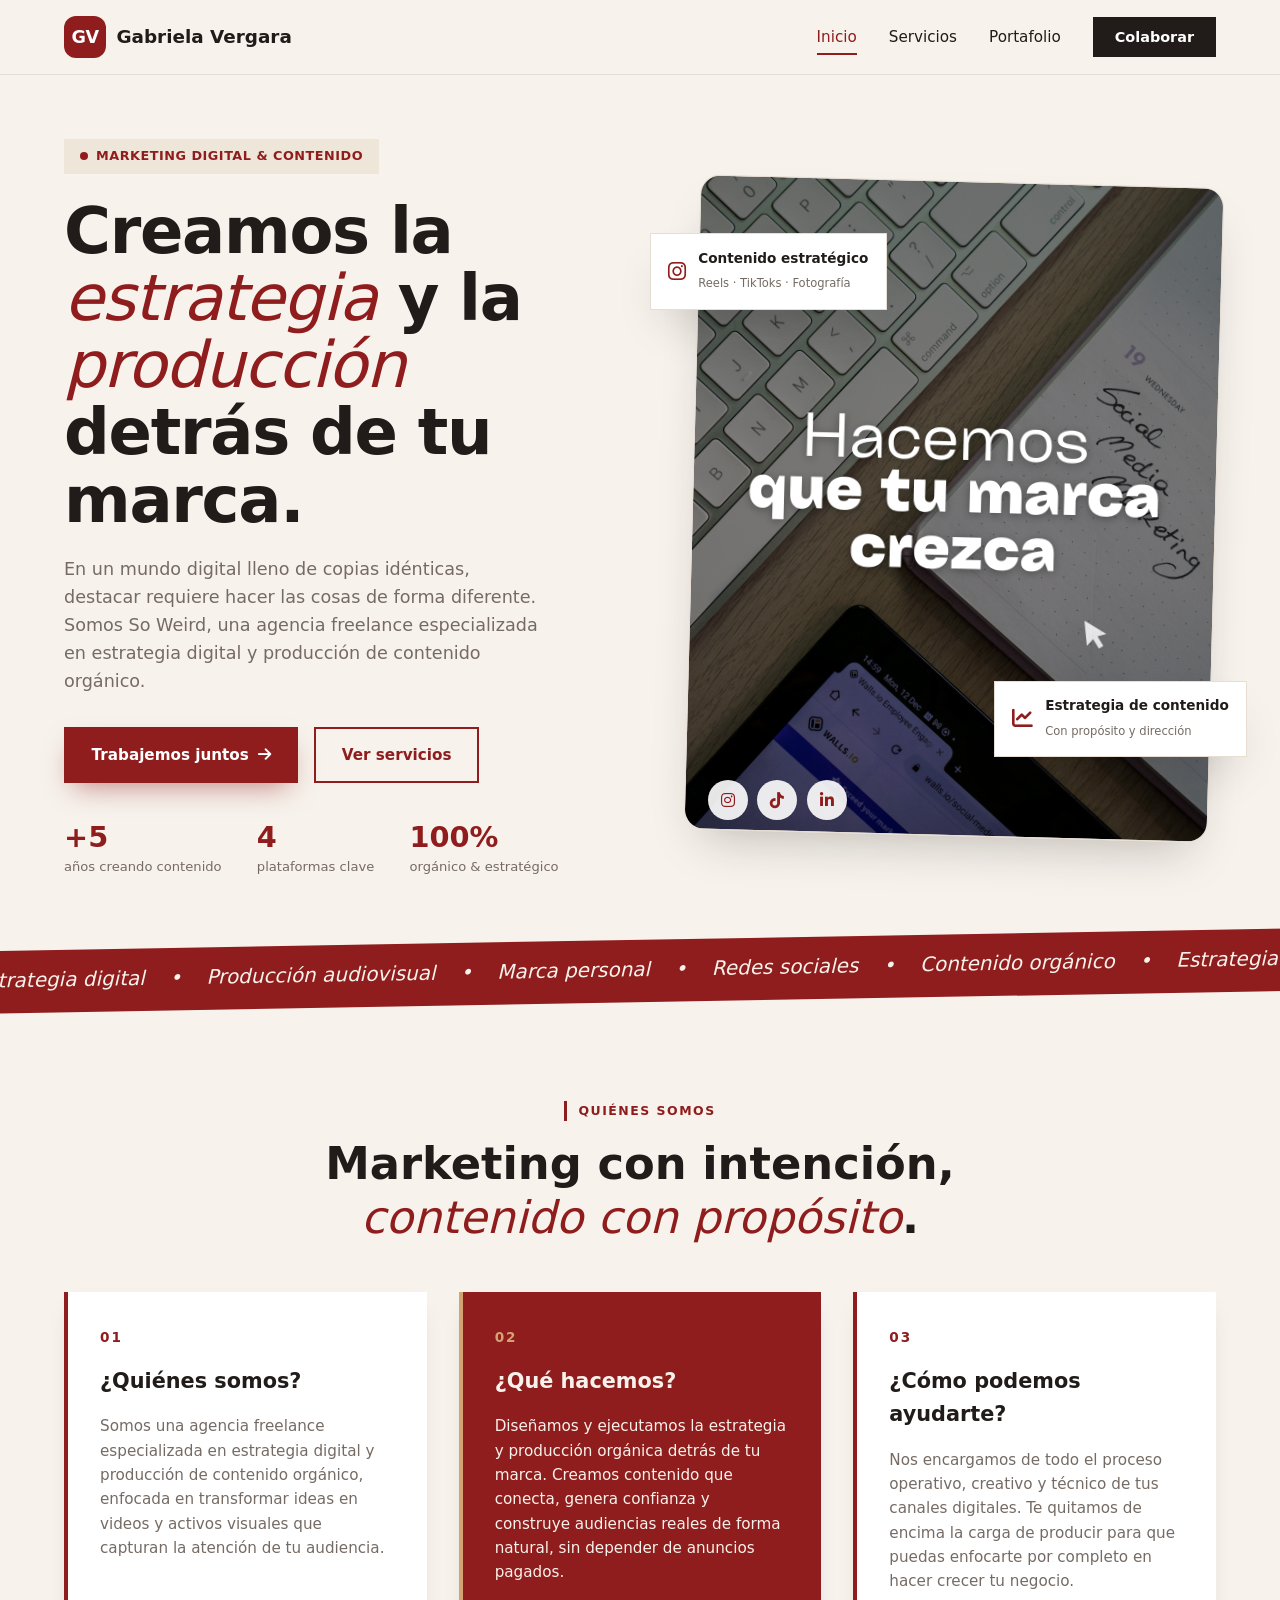
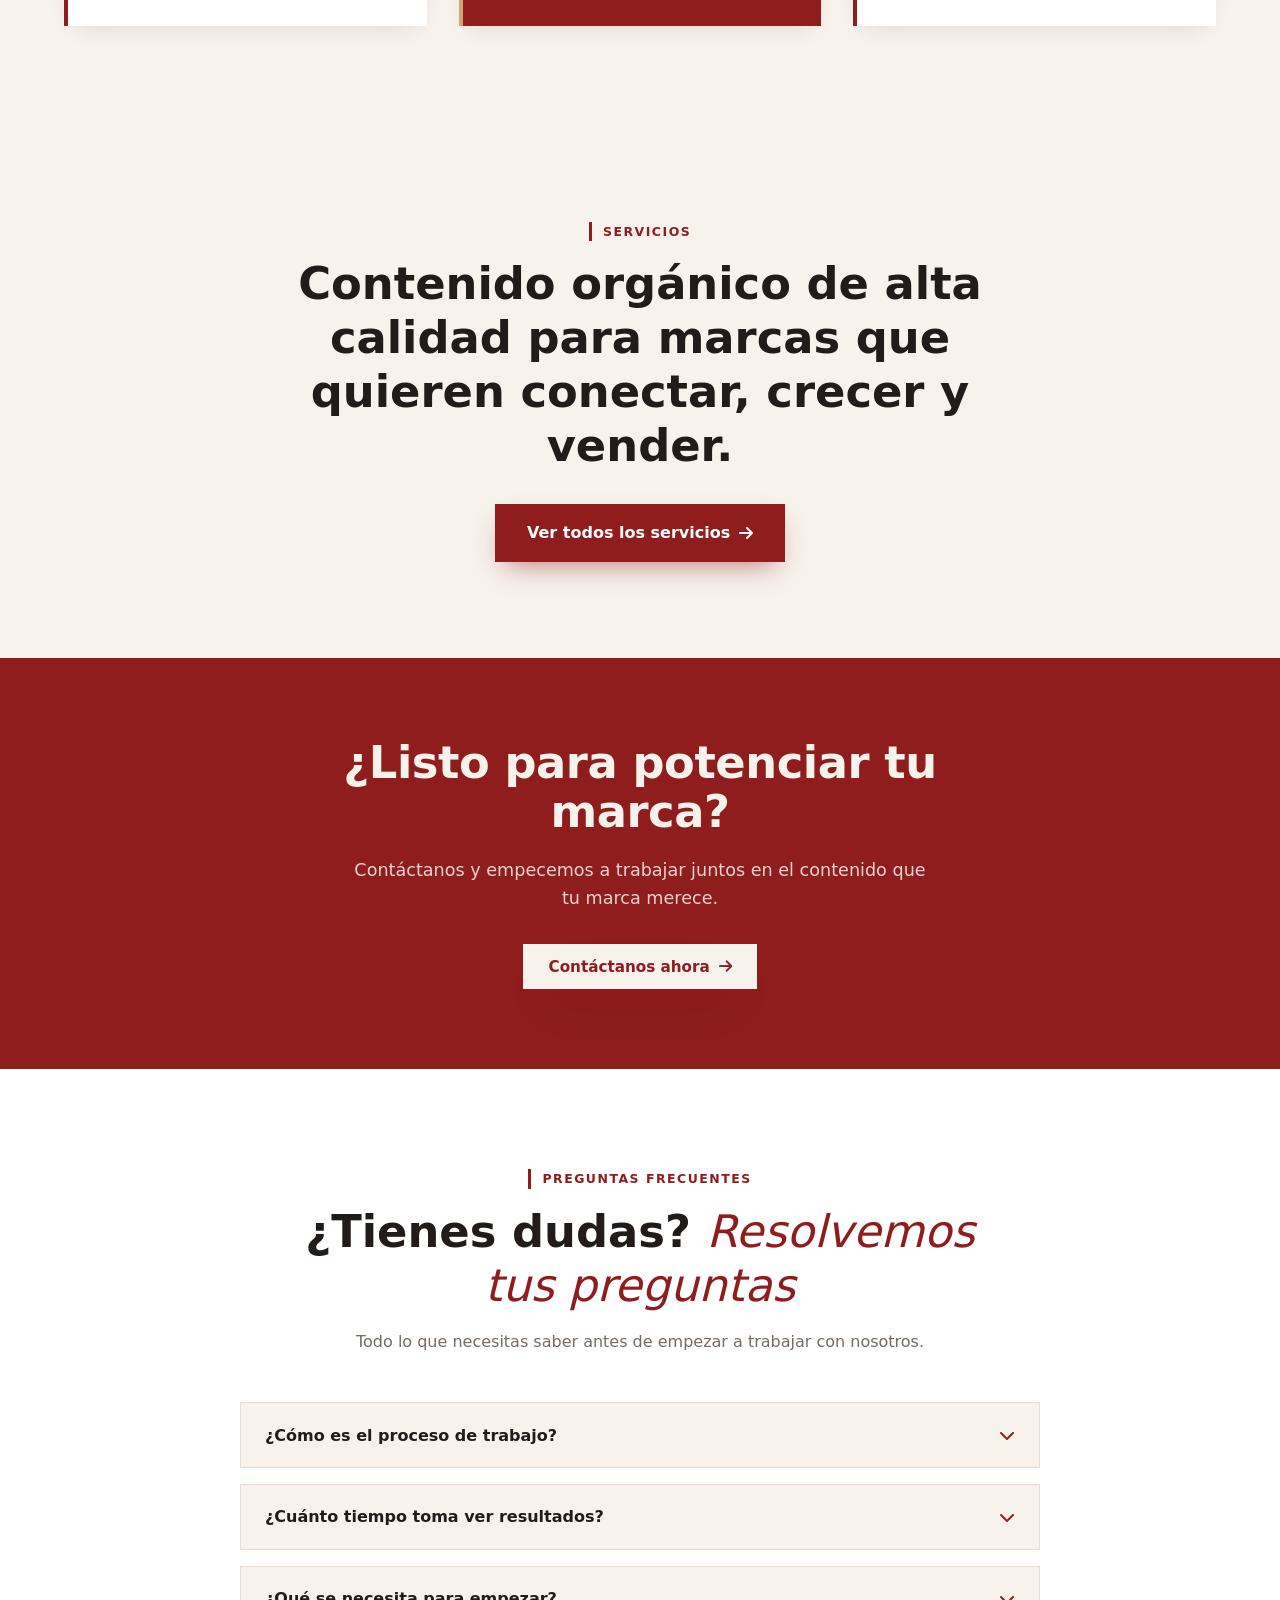
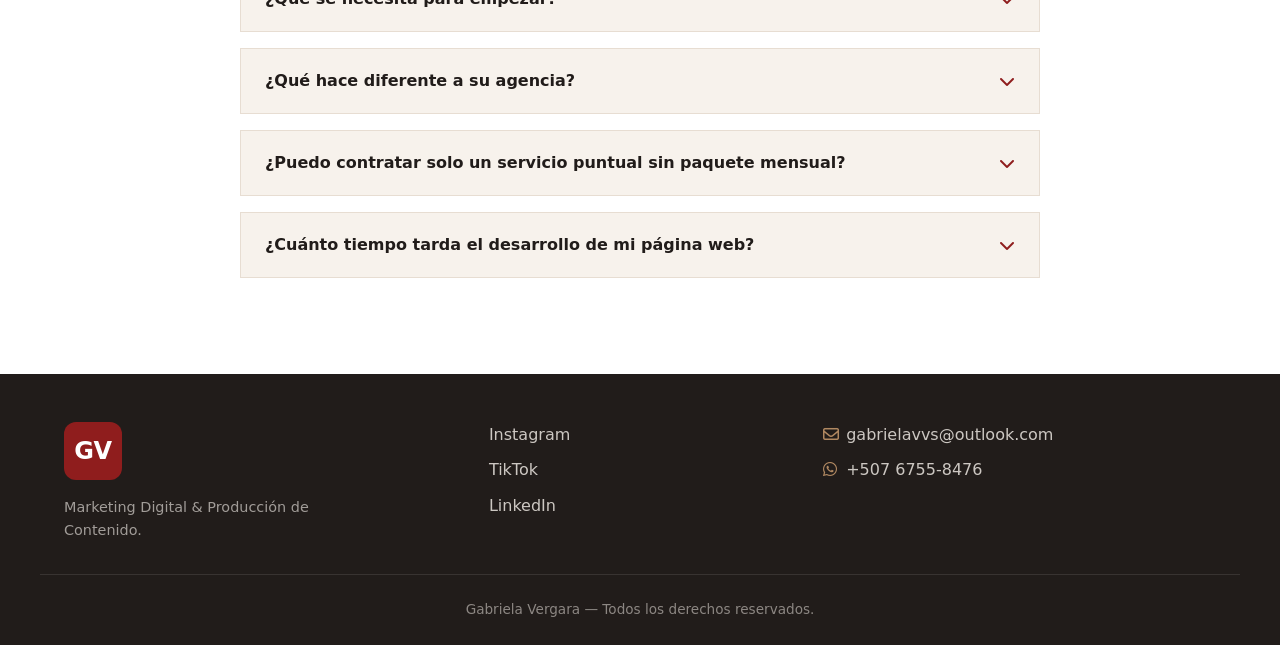
==== commit 19decd33: "un faq nuevo" ====
--- a/index.html
+++ b/index.html
@@ -192,11 +192,12 @@
             </div>
             <div class="faq-item reveal">
                 <div class="faq-question">
-                    <h3>¿Cuál es la inversión para empezar?</h3>
-                    <i class="fas fa-chevron-down"></i>
-                </div>
-                <div class="faq-answer">
-                    <p>La inversión varía según el plan y las necesidades de tu marca. Contáctanos y te enviaremos una propuesta personalizada sin compromiso, adaptada a tus objetivos y presupuesto.</p>
+                    <h3>¿Cuánto tiempo tarda el desarrollo de mi página web?</h3>
+                    <i class="fas fa-chevron-down"></i>
+                </div>
+                <div class="faq-answer">
+                    <p>El tiempo de entrega depende del paquete contratado. 
+                        Una Landing Page puede estar lista en pocos días, mientras que proyectos más complejos pueden requerir varias semanas.</p>
                 </div>
             </div>
         </div>
--- a/styles.css
+++ b/styles.css
@@ -1,6 +1,4 @@
-/* ============================================
-   GABRIELA VERGARA — DISEÑO CREATIVO EDITORIAL
-   ============================================ */
+
 
 /* 1. RESET */
 *, *::before, *::after { margin: 0; padding: 0; box-sizing: border-box; }
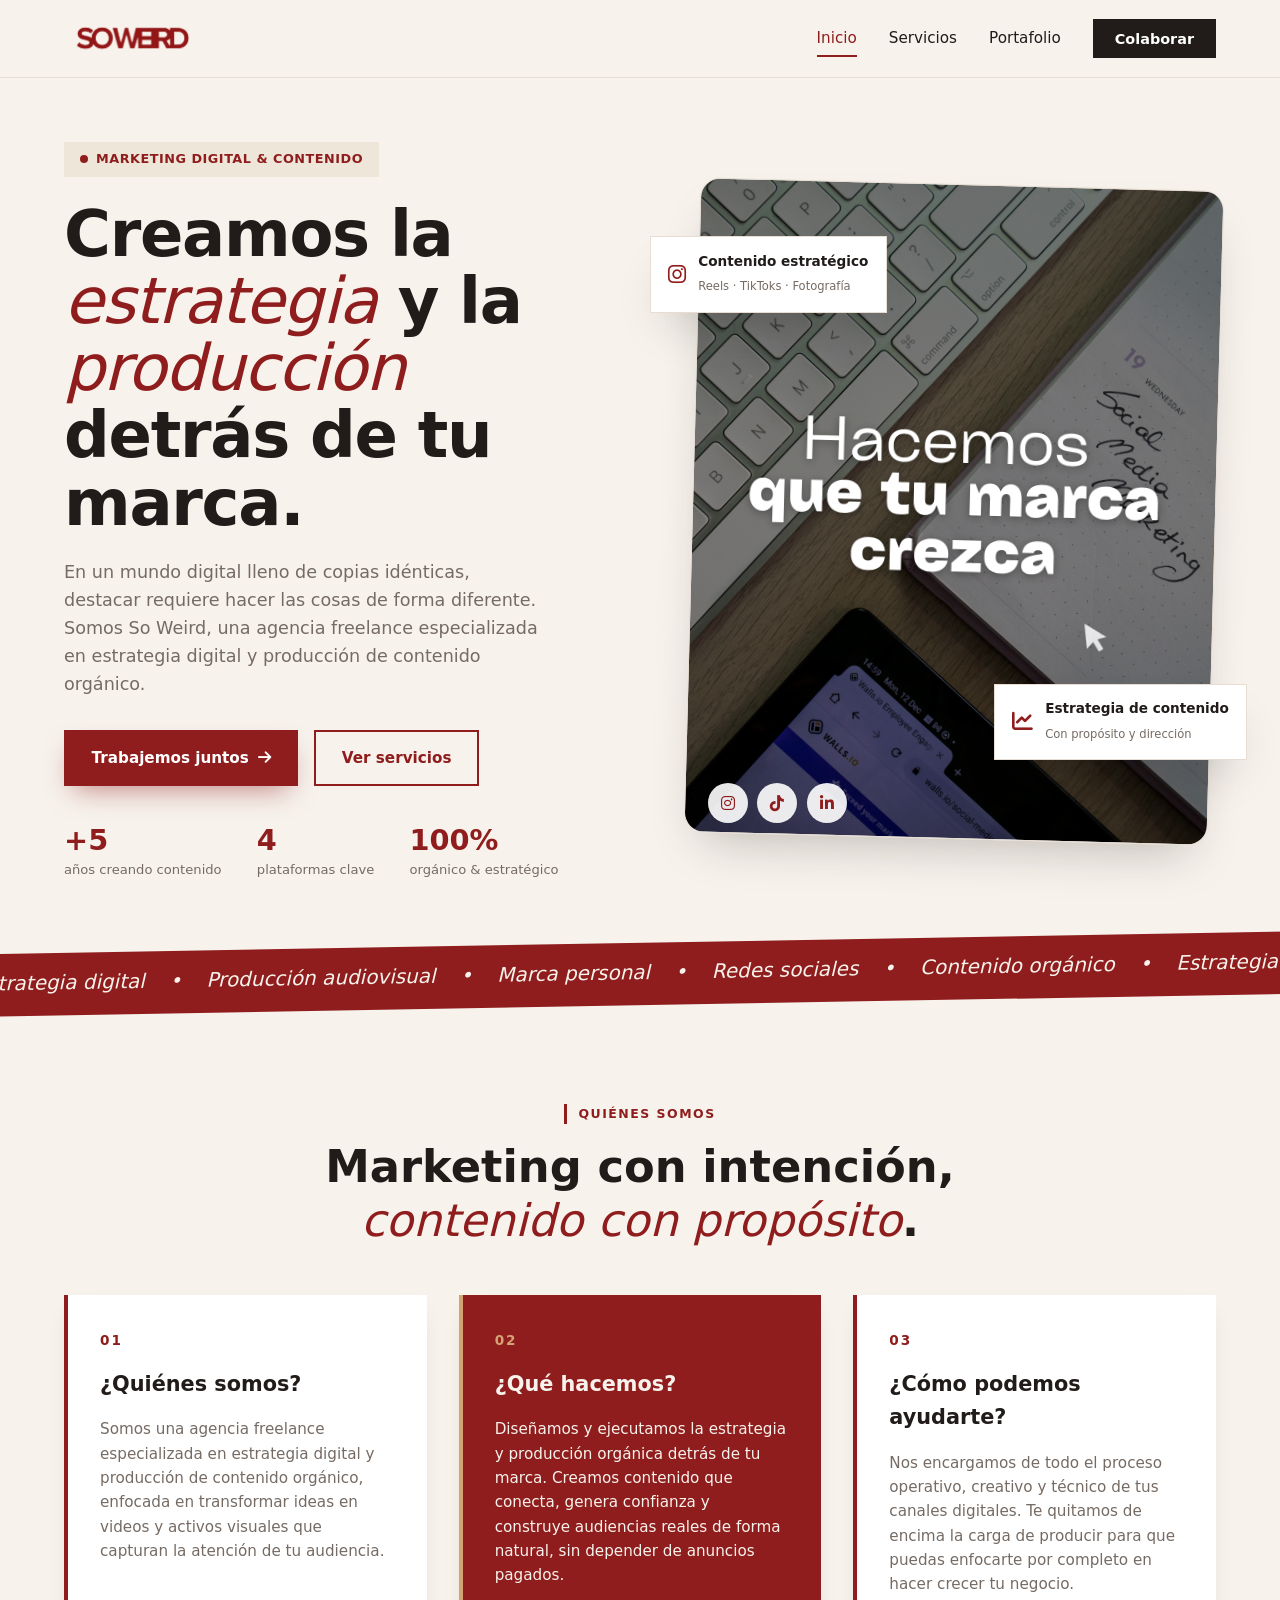
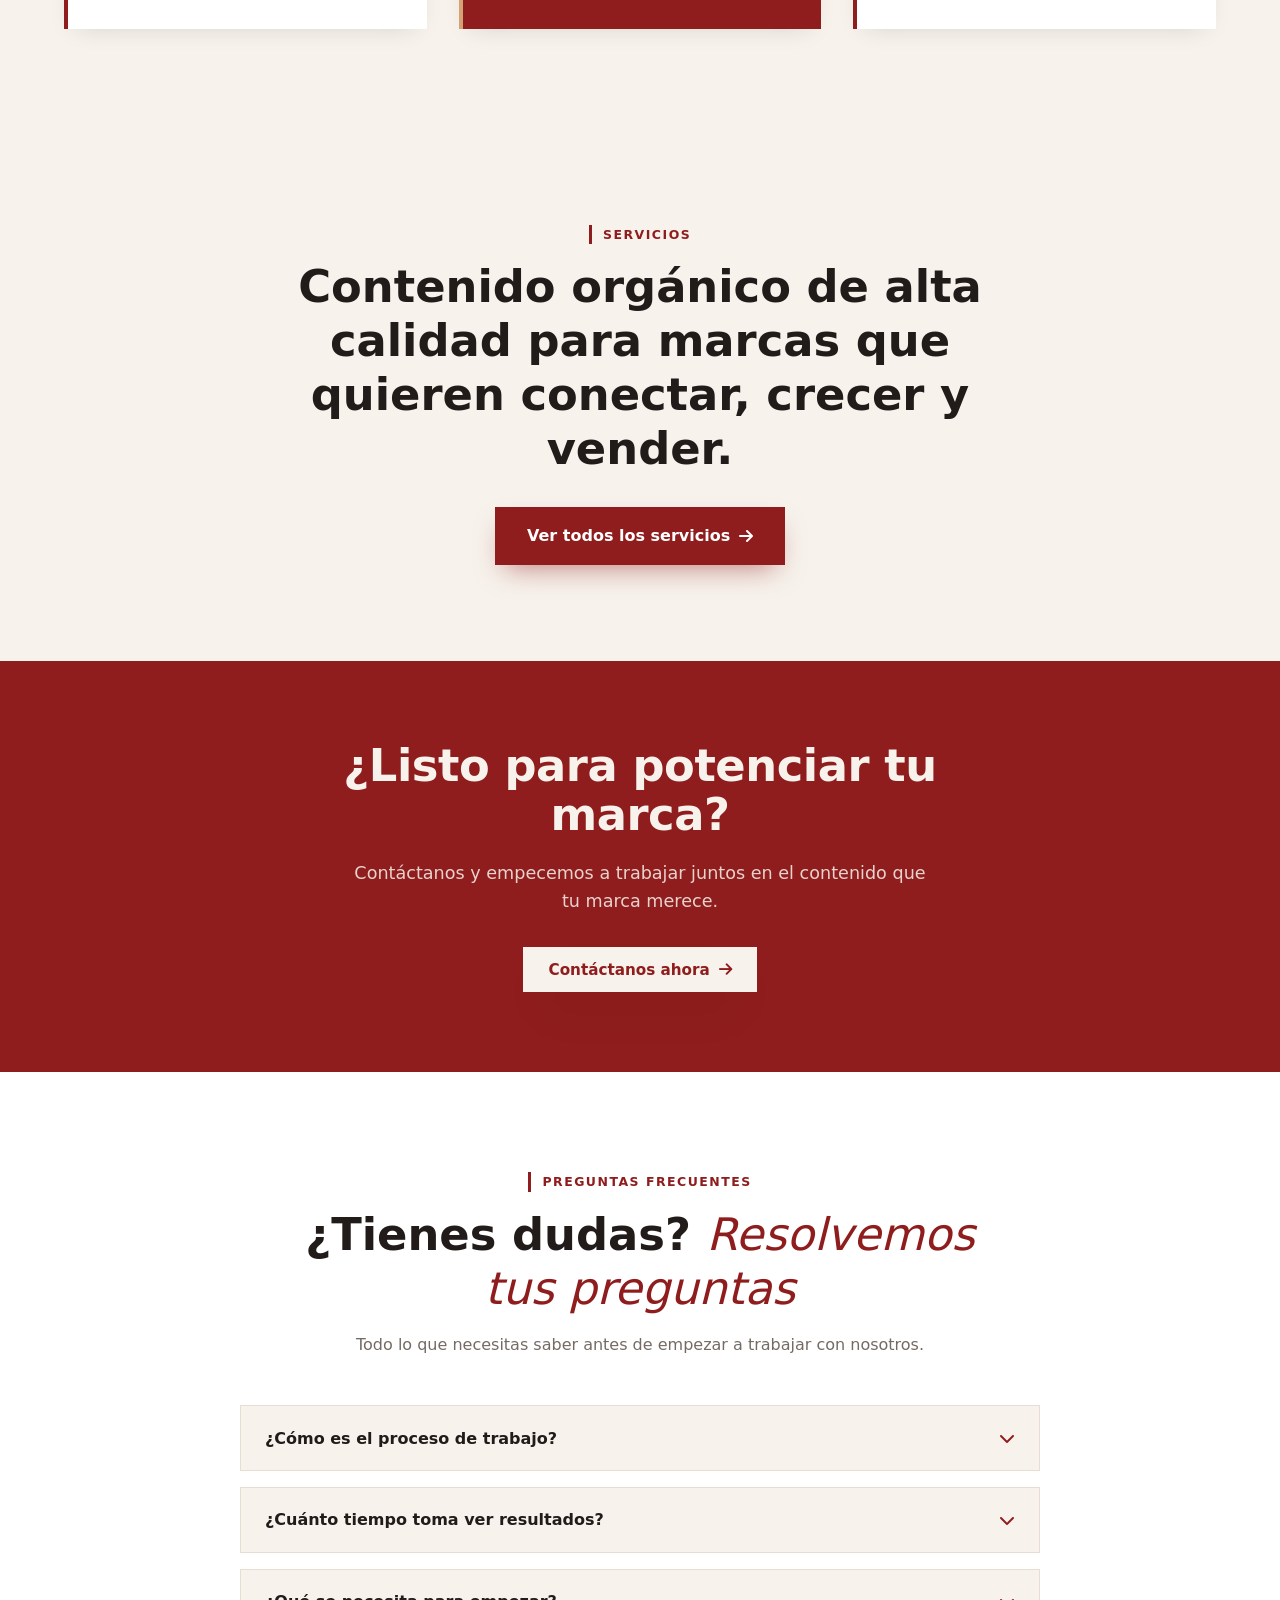
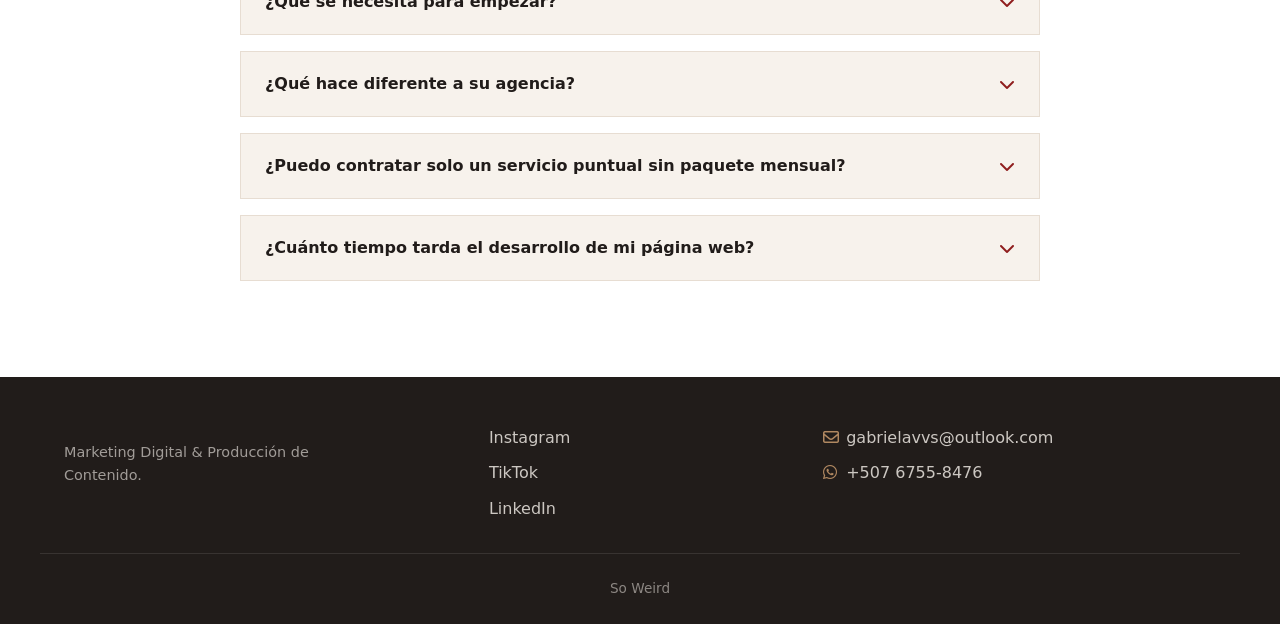
==== commit 602f7e0a: "mejoras" ====
--- a/index.html
+++ b/index.html
@@ -3,12 +3,12 @@
 <head>
     <meta charset="UTF-8">
     <meta name="viewport" content="width=device-width, initial-scale=1.0">
-    <title>Gabriela Vergara | Marketing Digital y Producción de Contenido</title>
+    <title>So Weird | Marketing Digital y Producción de Contenido</title>
     <meta name="description" content="Agencia de marketing y producción de contenido para marcas. Estrategia digital, creación de contenido y producción audiovisual para potenciar tu negocio.">
     <meta name="keywords" content="agencia de marketing, producción de contenido, estrategia digital, redes sociales, Panamá">
-    <meta name="author" content="Gabriela Vergara">
-
-    <meta property="og:title" content="Gabriela Vergara | Agencia de Marketing y Producción de Contenido">
+    <meta name="author" content="So Weird">
+
+    <meta property="og:title" content="So Weird | Agencia de Marketing y Producción de Contenido">
     <meta property="og:description" content="Agencia de marketing y producción de contenido para marcas. Estrategia digital y creación de contenido.">
     <meta property="og:type" content="website">
 
@@ -23,9 +23,8 @@
 <!-- ============== HEADER ============== -->
 <header id="header">
     <div class="container nav-wrap">
-        <a href="#inicio" class="logo">
-            <span class="logo-mark">GV</span>
-            <span class="logo-text">Gabriela Vergara</span>
+        <a href="index.html" class="logo" aria-label="So Weird - Inicio">
+            <img src="logo.png" alt="SoWeird - logo" class="logo-img">
         </a>
         <nav class="nav-links" id="navLinks">
             <a href="index.html" class="active">Inicio</a>
@@ -221,7 +220,7 @@
             <a href="https://wa.me/50767558476" target="_blank" rel="noopener"><i class="fab fa-whatsapp"></i> +507 6755-8476</a>
         </div>
     </div>
-    <div class="footer-bottom">Gabriela Vergara — Todos los derechos reservados.</div>
+    <div class="footer-bottom">So Weird</div>
 </footer>
 
 <!-- ============== MODAL ============== -->
--- a/styles.css
+++ b/styles.css
@@ -21,7 +21,97 @@
     --font-body: 'Poppins', system-ui, -apple-system, 'Segoe UI', Roboto, 'Helvetica Neue', sans-serif;
     --font-display: 'Poppins', system-ui, -apple-system, 'Segoe UI', Roboto, 'Helvetica Neue', sans-serif;
 }
-
+/* ============================================
+   LOGO CON IMAGEN
+   ============================================ */
+
+/* Opción 1: Logo solo imagen */
+.logo-img {
+    height: 45px;
+    width: auto;
+    display: block;
+    transition: all 0.3s ease;
+}
+
+.logo:hover .logo-img {
+    transform: scale(1.05);
+}
+
+/* Opción 2: Logo imagen con texto */
+.logo {
+    display: flex;
+    align-items: center;
+    gap: 12px;
+    text-decoration: none;
+}
+
+.logo-img {
+    height: 45px;
+    width: auto;
+    display: block;
+}
+
+.logo-text {
+    font-family: var(--font-display);
+    font-weight: 600;
+    font-size: 1.15rem;
+    color: var(--ink);
+}
+
+/* Opción 3: Logo imagen con texto y subtítulo */
+.logo {
+    display: flex;
+    align-items: center;
+    gap: 12px;
+    text-decoration: none;
+}
+
+.logo-img {
+    height: 45px;
+    width: auto;
+    display: block;
+}
+
+.logo-text-wrapper {
+    display: flex;
+    flex-direction: column;
+    line-height: 1.2;
+}
+
+.logo-text {
+    font-family: var(--font-display);
+    font-weight: 600;
+    font-size: 1.15rem;
+    color: var(--ink);
+}
+
+.logo-sub {
+    font-size: 0.65rem;
+    font-weight: 400;
+    color: var(--muted);
+    letter-spacing: 0.05em;
+    text-transform: uppercase;
+}
+
+/* Logo en el footer (si también quieres cambiarlo) */
+.logo-mark.big {
+    display: none; /* Oculta el texto GV */
+}
+
+/* Versión móvil - ajustar tamaño */
+@media (max-width: 768px) {
+    .logo-img {
+        height: 35px;
+    }
+    
+    .logo-text {
+        font-size: 1rem;
+    }
+    
+    .logo-sub {
+        font-size: 0.55rem;
+    }
+}
 html { scroll-behavior: smooth; }
 
 body {
